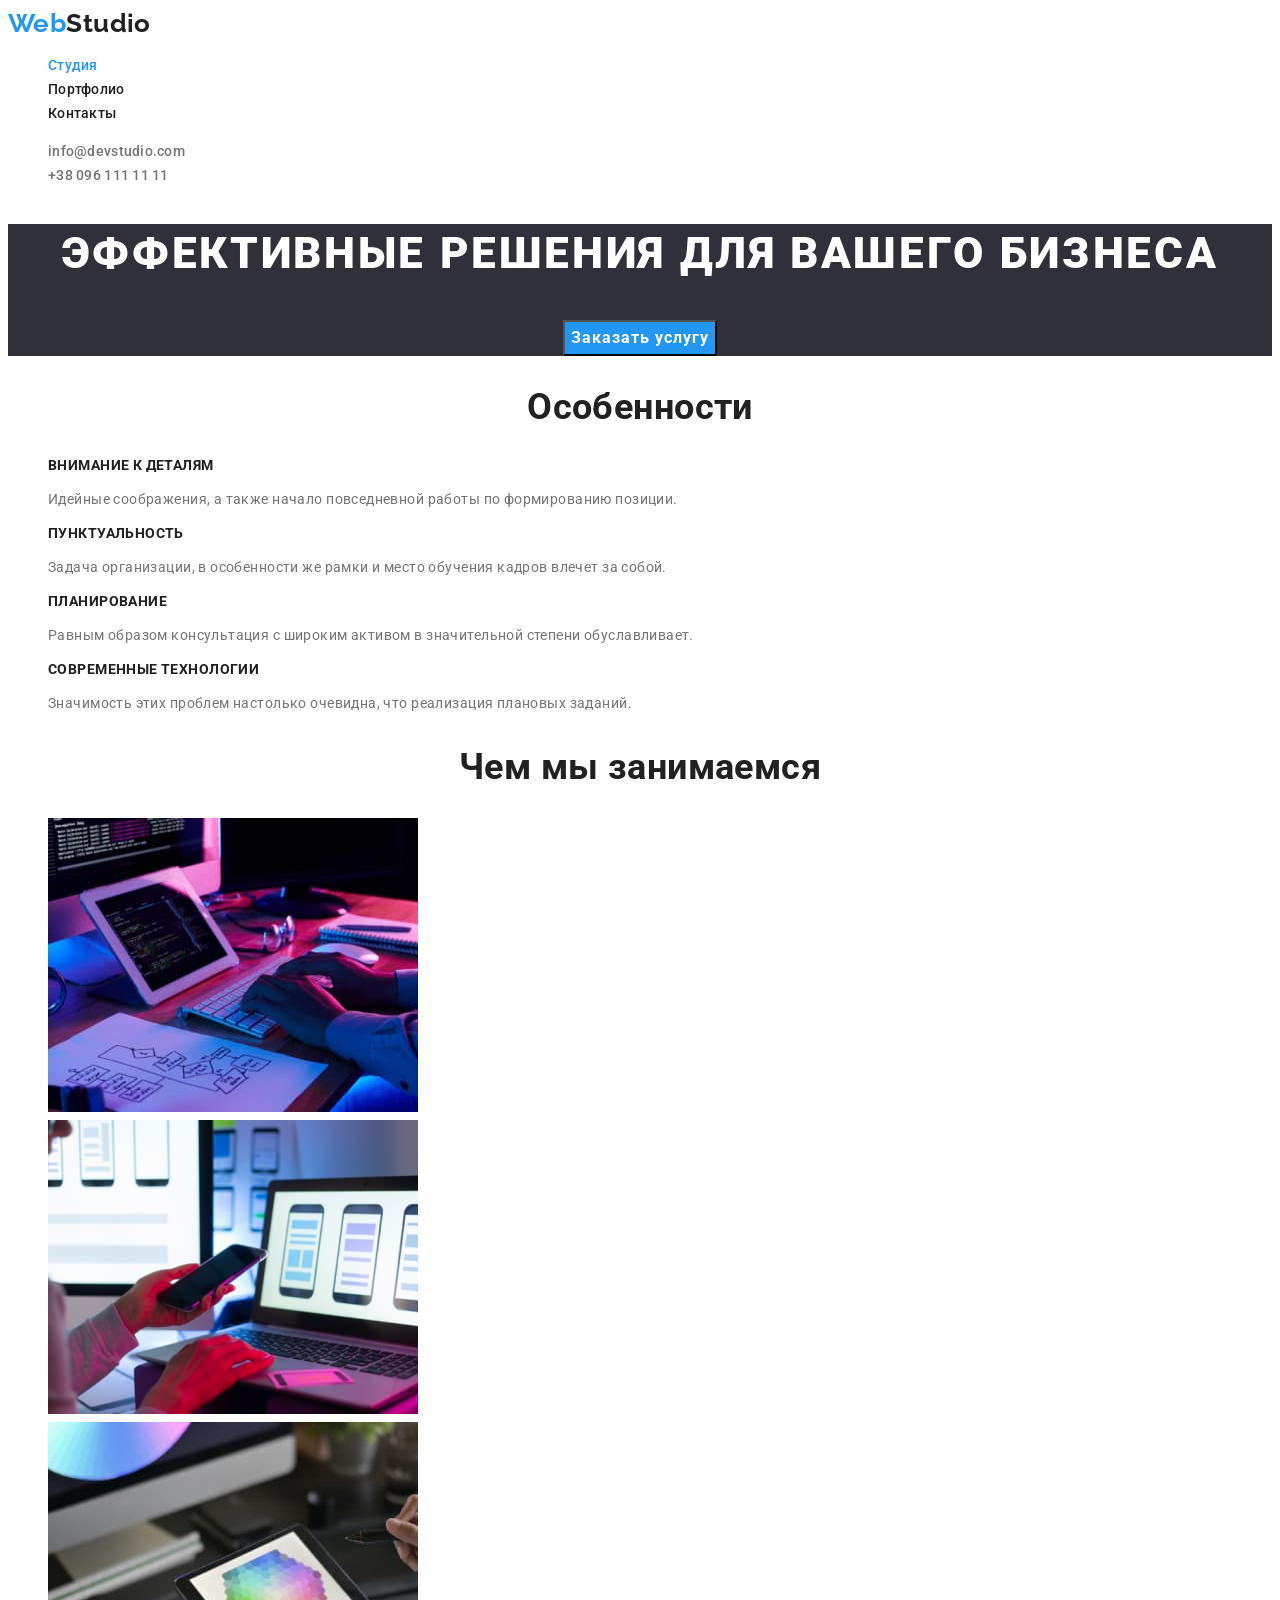
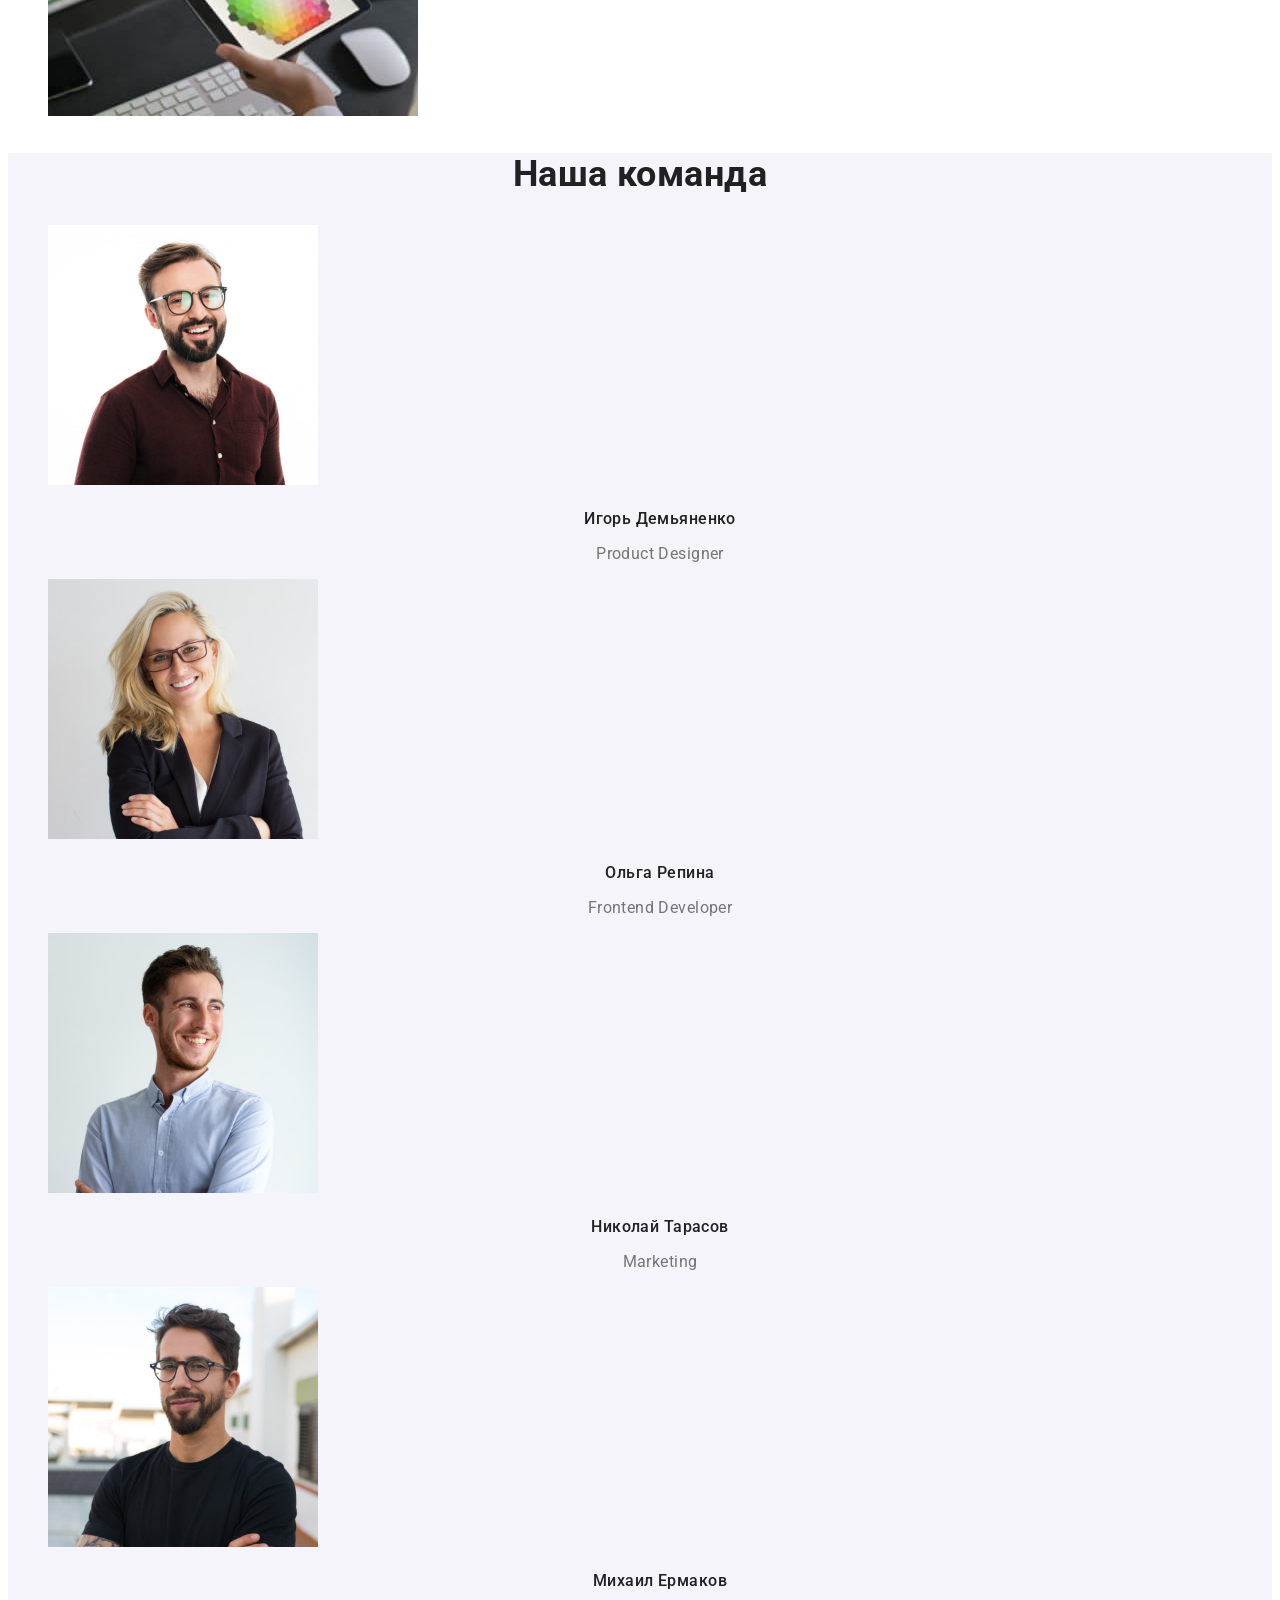
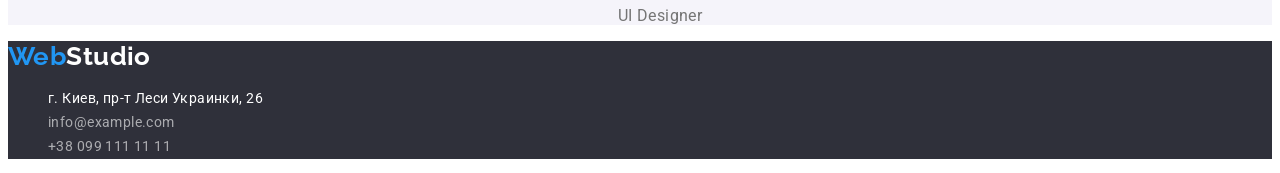
==== index.html @ 2ddfe3ec "Добавляет файлы из ДЗ2" ====
<!DOCTYPE html>
<html lang="ru">
  <head>
    <meta charset="UTF-8" />
    <meta http-equiv="X-UA-Compatible" content="IE=edge" />
    <meta name="viewport" content="width=device-width, initial-scale=1.0" />
    <title lang="en">WebStudio</title>
    <link rel="preconnect" href="https://fonts.googleapis.com" />
    <link rel="preconnect" href="https://fonts.gstatic.com" crossorigin />
    <link
      href="https://fonts.googleapis.com/css2?family=Raleway:wght@700&family=Roboto:wght@400;500;700;900&display=swap"
      rel="stylesheet"
    />
    <link rel="stylesheet" href="./css/styles.css" />
  </head>

  <body>
    <header>
      <nav class="nav">
        <a href="./index.html" lang="en" class="nav-logo link"
          ><span class="accent">Web</span>Studio</a
        >
        <ul class="list">
          <li><a href="./index.html" class="nav-link current link">Студия</a></li>
          <li><a href="./portfolio.html" class="nav-link link">Портфолио</a></li>
          <li><a href="" class="nav-link link">Контакты</a></li>
        </ul>
      </nav>
      <ul class="list">
        <li>
          <a href="mailto:info@devstudio.com" class="contact-link link">info@devstudio.com</a>
        </li>
        <li>
          <a href="tel:+380961111111" class="contact-link link">+38 096 111 11 11</a>
        </li>
      </ul>
    </header>

    <main>
      <!--Герой-->
      <section class="hero">
        <!--Здесь будет герой-->
        <h1 class="hero-title">Эффективные решения для вашего бизнеса</h1>
        <button type="button" class="hero-button">Заказать услугу</button>
      </section>

      <!--Особенности. Скрыть заголовок!!!-->
      <section>
        <h2 class="features-title" aria-label="Особенности">Особенности</h2>
        <ul class="list">
          <li>
            <h3 class="features-subtitle">Внимание к деталям</h3>
            <p class="features-text">
              Идейные соображения, а также начало повседневной работы по формированию позиции.
            </p>
          </li>
          <li>
            <h3 class="features-subtitle">Пунктуальность</h3>
            <p class="features-text">
              Задача организации, в особенности же рамки и место обучения кадров влечет за собой.
            </p>
          </li>
          <li>
            <h3 class="features-subtitle">Планирование</h3>
            <p class="features-text">
              Равным образом консультация с широким активом в значительной степени обуславливает.
            </p>
          </li>
          <li>
            <h3 class="features-subtitle">Современные технологии</h3>
            <p class="features-text">
              Значимость этих проблем настолько очевидна, что реализация плановых заданий.
            </p>
          </li>
        </ul>
      </section>

      <!--Чем мы занимаемся-->
      <section>
        <h2 class="profile-title">Чем мы занимаемся</h2>
        <ul class="list">
          <li>
            <a href="" class="link">
              <img
                src="./images/main-1.jpg"
                alt="человек программирует на компьютере десктопные приложения"
                width="370"
                height="294"
            /></a>
          </li>
          <li>
            <a href="" class="link">
              <img
                src="./images/main-2.jpg"
                alt="человек с мобильным телефоном в руках разрабатывает мобильное приложение на ноутбуке"
                width="370"
                height="294"
            /></a>
          </li>
          <li>
            <a href="" class="link">
              <img
                src="./images/main-3.jpg"
                alt="человек держит планшет в котором открыта палитра цветов для дизайна"
                width="370"
                height="294"
            /></a>
          </li>
        </ul>
      </section>

      <!--Наша команда-->
      <section class="team">
        <h2 class="team-title">Наша команда</h2>
        <ul class="list">
          <li class="team-item">
            <img src="./images/team-1.jpg" alt="портрет мужчины" width="270" height="260" />
            <h3 class="team-subtitle">Игорь Демьяненко</h3>
            <p class="team-text" lang="en">Product Designer</p>
          </li>
          <li>
            <img src="./images/team-2.jpg" alt="портрет женщины" width="270" height="260" />
            <h3 class="team-subtitle">Ольга Репина</h3>
            <p class="team-text" lang="en">Frontend Developer</p>
          </li>
          <li>
            <img src="./images/team-3.jpg" alt="портрет мужчины" width="270" height="260" />
            <h3 class="team-subtitle">Николай Тарасов</h3>
            <p class="team-text" lang="en">Marketing</p>
          </li>
          <li>
            <img src="./images/team-4.jpg" alt="портрет мужчины" width="270" height="260" />
            <h3 class="team-subtitle">Михаил Ермаков</h3>
            <p class="team-text" lang="en">UI Designer</p>
          </li>
        </ul>
      </section>
    </main>

    <footer class="footer">
      <a class="footer-logo link" href="./index.html" lang="en">
        <span class="accent">Web</span>Studio</a
      >
      <address class="link">
        <ul class="list">
          <li>
            <a
              class="footer-link link"
              href="https://goo.gl/maps/JsHpxsJ47qESHzWFA"
              target="_blank"
              rel="noopener noreferrer"
            >
              г. Киев, пр-т Леси Украинки, 26</a
            >
          </li>
          <li>
            <a class="footer-link alfa link" href="mailto:info@example.com">info@example.com</a>
          </li>
          <li>
            <a class="footer-link alfa link" href="tel:+380991111111">+38 099 111 11 11</a>
          </li>
        </ul>
      </address>
    </footer>
  </body>
</html>
---- css/styles.css ----
:root {
  /* Палитра цветов текста и фона */
  --primary-text-color: #757575;
  --title-text-color: #212121;
  --primary-white-color: #ffffff;
  --secondary-white-color: rgba(255, 255, 255, 0.6);
  --accent-color: #2196f3;
  --section-bg-color: #f5f4fa;
  --footer-bg-color: #2f303a;
}

/* Базовые установки стилей в body */

body {
  background-color: var(--primary-white-color);
  color: var(--primary-text-color);
  font-family: 'Roboto', sans-serif;
  font-weight: 400;
  font-size: 14px;
  line-height: 1.71;
  letter-spacing: 0.03em;
}

.list {
  list-style: none;
}

.link {
  text-decoration: none;
  font-style: normal;
}

/* Logo */
.nav-logo {
  color: var(--title-text-color);
  font-family: Raleway, sans-serif;
  font-weight: 700;
  font-size: 26px;
  line-height: 1.19;
}

/* Акцент, текущая страница */

.accent {
  color: var(--accent-color);
}

.nav-link.current {
  color: var(--accent-color);
}

/* Header */

.nav-link {
  color: var(--title-text-color);
  font-weight: 500;
  line-height: 1.14;
  letter-spacing: 0.02em;
}

.contact-link {
  color: var(--primary-text-color);
  font-weight: 500;
  line-height: 1.14;
  letter-spacing: 0.02em;
}

.nav-link:hover,
.nav-link:focus,
.contact-link:hover,
.contact-link:focus {
  color: var(--accent-color);
}

/* Секция Hero
  Временный цвет фона для удобства просмотра 
  белого заголовка: */

.hero {
  background-color: var(--footer-bg-color);
  text-align: center;
}

.hero-title {
  color: var(--primary-white-color);
  font-weight: 900;
  font-size: 44px;
  line-height: 1.36;
  letter-spacing: 0.06em;
  text-transform: uppercase;
}

.hero-button {
  color: var(--primary-white-color);
  background-color: var(--accent-color);
  font-family: inherit;
  font-weight: 700;
  font-size: 16px;
  line-height: 1.87;
  letter-spacing: 0.06em;
  cursor: pointer;
}

.hero-button:hover,
.hero-button:focus {
  background-color: #2981c7;
}

/* Заголовки секций main
  Заголовок особенностей и портфолио скрыть! */
.features-title,
.profile-title,
.team-title,
.portfolio-title {
  color: var(--title-text-color);
  font-weight: 700;
  font-size: 36px;
  line-height: 1.17;
  text-align: center;
}

/* Секция Особенности */
.features-subtitle {
  color: var(--title-text-color);
  font-weight: 700;
  font-size: 14px;
  line-height: 1.14;
  text-transform: uppercase;
}

/* Секция Команда */

.team {
  background-color: var(--section-bg-color);
}

.team-subtitle {
  color: var(--title-text-color);
  font-weight: 500;
  font-size: 16px;
  line-height: 1.19;
  text-align: center;
}

.team-text {
  font-size: 16px;
  line-height: 1.19;
  text-align: center;
}

/* Футер */

.footer {
  background-color: var(--footer-bg-color);
}

.footer-logo {
  color: var(--primary-white-color);
  font-family: Raleway, sans-serif;
  font-weight: 700;
  font-size: 26px;
  line-height: 1.19;
}

.footer-link {
  color: var(--primary-white-color);
}

.footer-link:hover,
.footer-link:focus {
  color: var(--secondary-white-color);
}

.footer-link.alfa {
  color: var(--secondary-white-color);
}

.footer-link.alfa:hover,
.footer-link.alfa:focus {
  color: var(--primary-white-color);
}

/* Портфолио. Скрыть заголовок!!! */

.filter-button {
  color: var(--title-text-color);
  font-family: inherit;
  font-weight: 500;
  font-size: 16px;
  line-height: 1.62;
  text-align: center;
  cursor: pointer;
}

.filter-button:hover,
.filter-button:focus {
  color: var(--primary-white-color);
  background-color: var(--accent-color);
}

.filter-button.filter-active {
  color: var(--primary-white-color);
  background-color: var(--accent-color);
}

.portfolio-subtitle {
  color: var(--title-text-color);
  font-weight: 700;
  font-size: 18px;
  line-height: 2;
  letter-spacing: 0.06em;
}

.filter-name {
  color: var(--primary-text-color);
  font-size: 16px;
  line-height: 1.87;
}
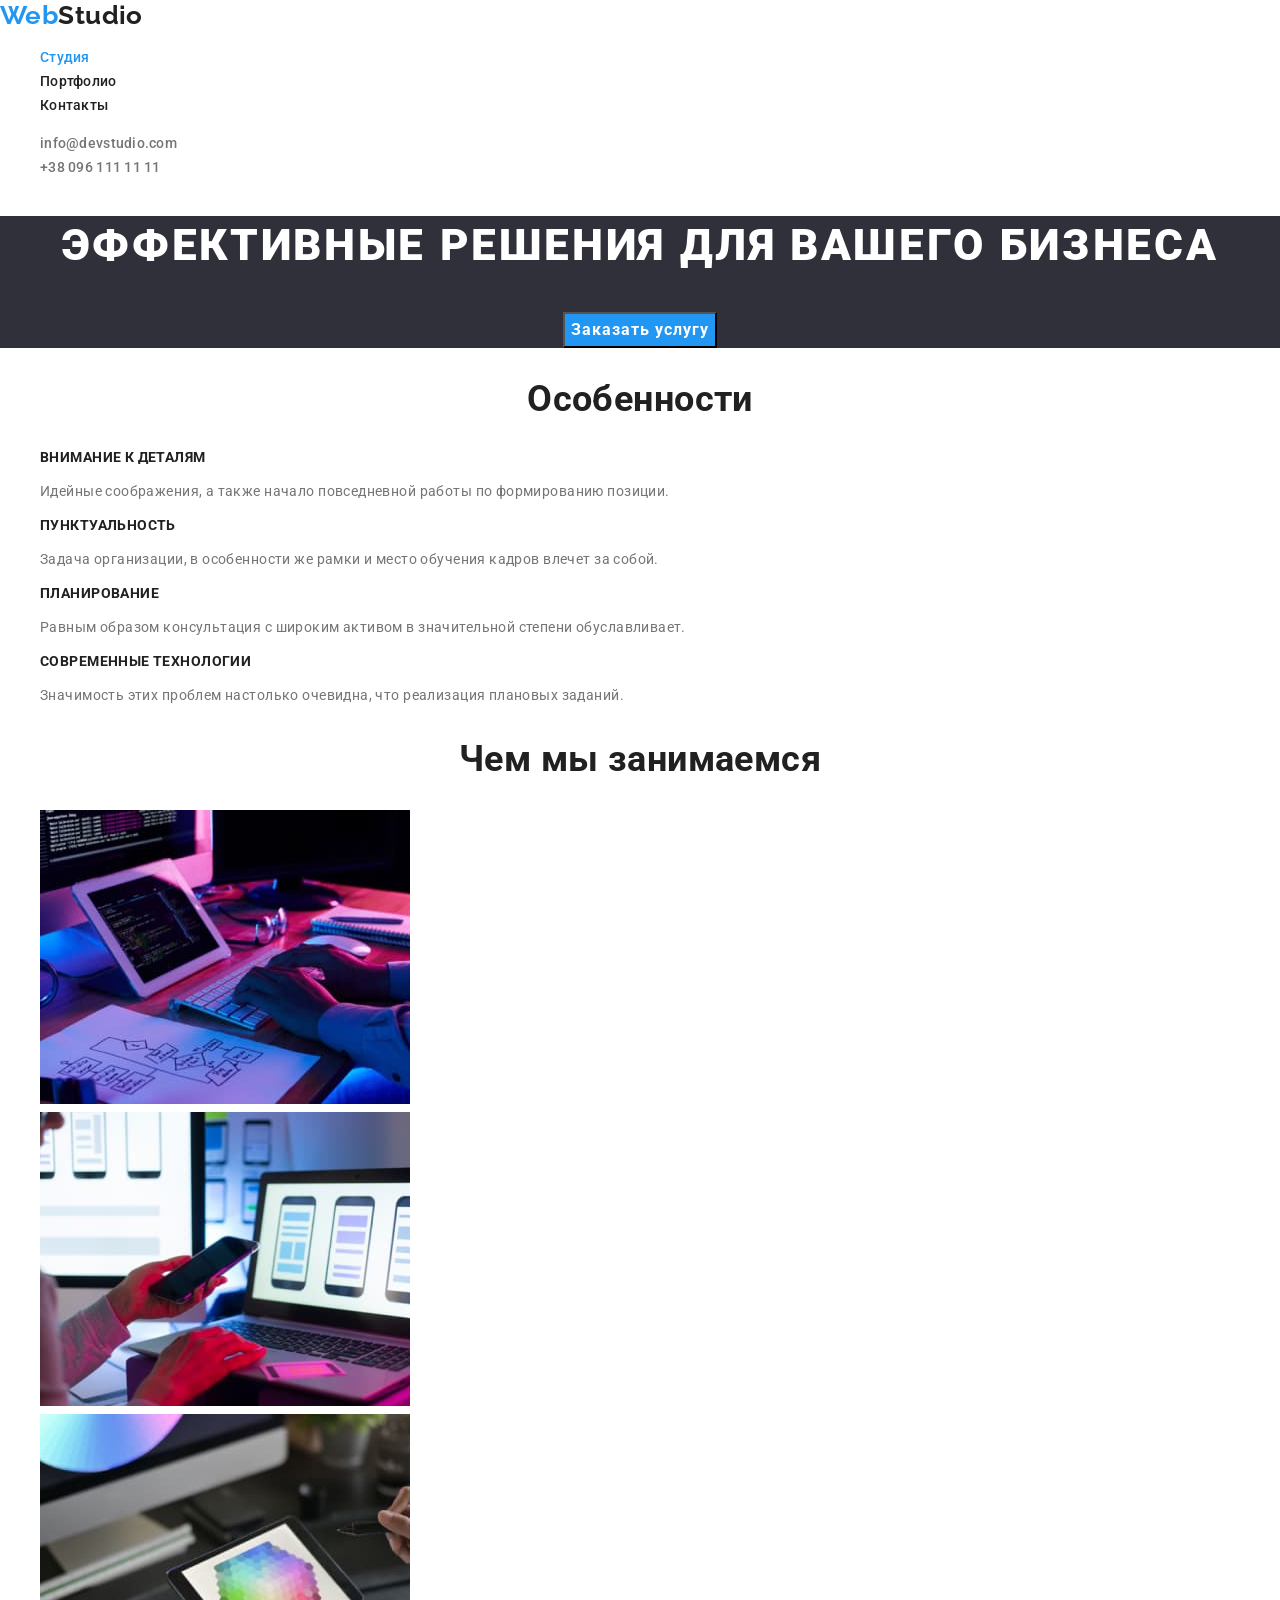
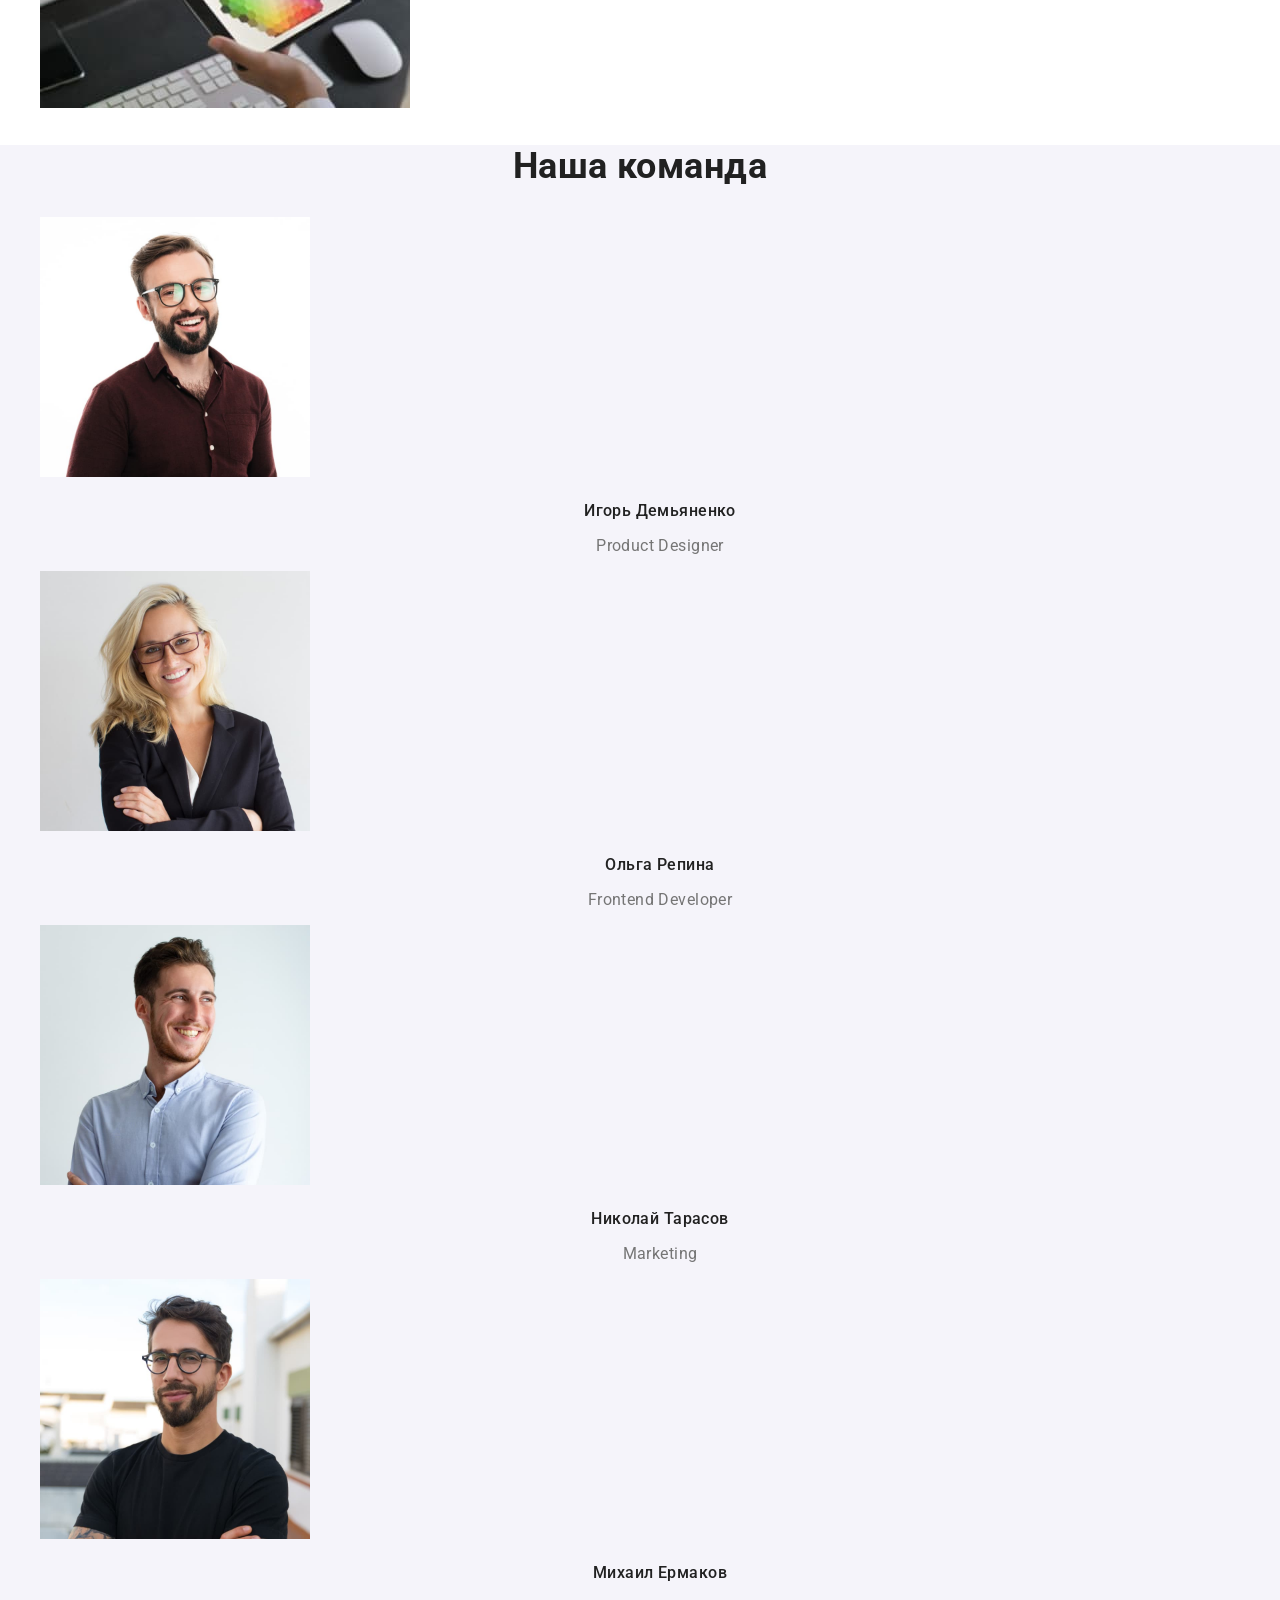
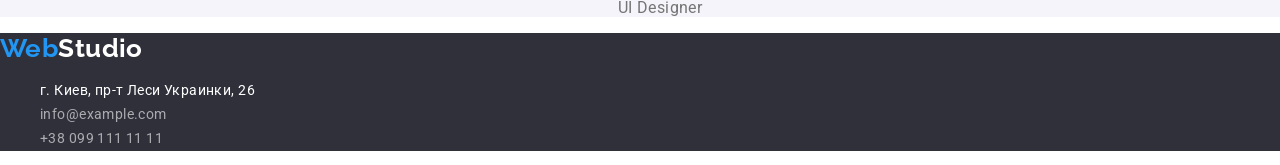
==== commit 7b95b429: "Подключает modern-normalize" ====
--- a/index.html
+++ b/index.html
@@ -5,12 +5,19 @@
     <meta http-equiv="X-UA-Compatible" content="IE=edge" />
     <meta name="viewport" content="width=device-width, initial-scale=1.0" />
     <title lang="en">WebStudio</title>
+    <!-- Google Fonts -->
     <link rel="preconnect" href="https://fonts.googleapis.com" />
     <link rel="preconnect" href="https://fonts.gstatic.com" crossorigin />
     <link
       href="https://fonts.googleapis.com/css2?family=Raleway:wght@700&family=Roboto:wght@400;500;700;900&display=swap"
       rel="stylesheet"
     />
+    <!-- modern-normalize -->
+    <link
+      rel="stylesheet"
+      href="https://cdnjs.cloudflare.com/ajax/libs/modern-normalize/1.0.0/modern-normalize.min.css"
+    />
+    <!-- Мои стили -->
     <link rel="stylesheet" href="./css/styles.css" />
   </head>
 
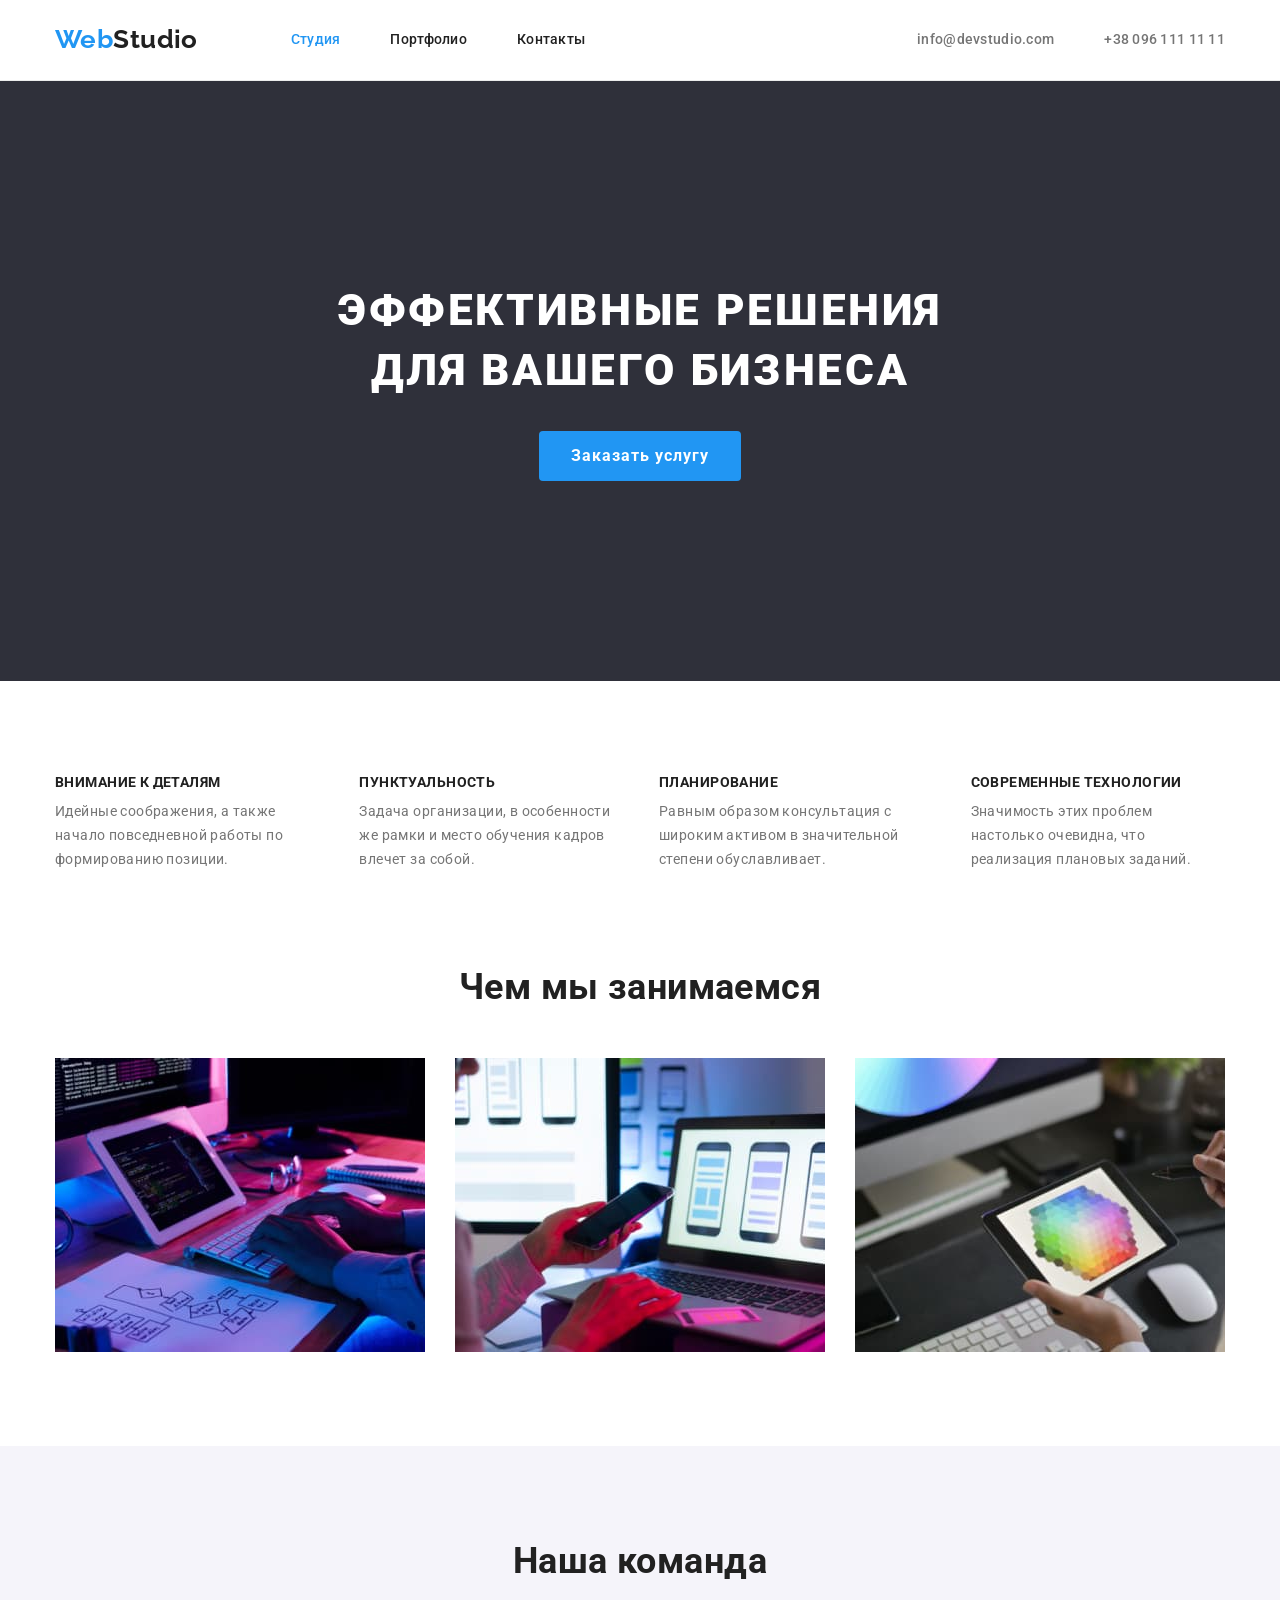
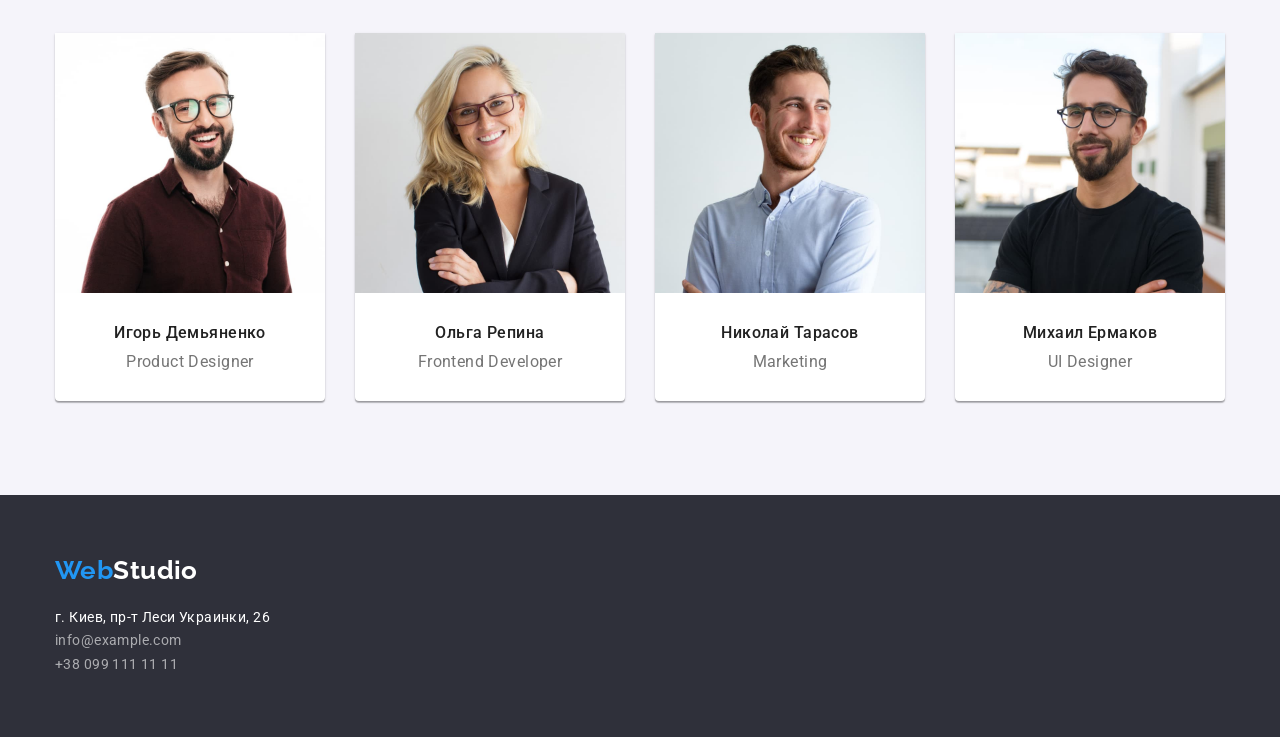
==== commit 6951634a: "Добавляет позиционирование Reset, флексы, позиционирование" ====
--- a/index.html
+++ b/index.html
@@ -22,152 +22,186 @@
   </head>
 
   <body>
-    <header>
-      <nav class="nav">
-        <a href="./index.html" lang="en" class="nav-logo link"
-          ><span class="accent">Web</span>Studio</a
-        >
-        <ul class="list">
-          <li><a href="./index.html" class="nav-link current link">Студия</a></li>
-          <li><a href="./portfolio.html" class="nav-link link">Портфолио</a></li>
-          <li><a href="" class="nav-link link">Контакты</a></li>
+    <header class="header">
+      <div class="container">
+        <nav class="nav page-nav">
+          <a href="./index.html" lang="en" class="nav-logo link"
+            ><span class="accent">Web</span>Studio</a
+          >
+          <ul class="list nav-list">
+            <li class="nav-item">
+              <a href="./index.html" class="nav-link current link">Студия</a>
+            </li>
+            <li class="nav-item"><a href="./portfolio.html" class="nav-link link">Портфолио</a></li>
+            <li class="nav-item"><a href="" class="nav-link link">Контакты</a></li>
+          </ul>
+        </nav>
+        <ul class="list contact-list">
+          <li class="contact-item">
+            <a href="mailto:info@devstudio.com" class="contact-link link">info@devstudio.com</a>
+          </li>
+          <li class="contact-item">
+            <a href="tel:+380961111111" class="contact-link link">+38 096 111 11 11</a>
+          </li>
         </ul>
-      </nav>
-      <ul class="list">
-        <li>
-          <a href="mailto:info@devstudio.com" class="contact-link link">info@devstudio.com</a>
-        </li>
-        <li>
-          <a href="tel:+380961111111" class="contact-link link">+38 096 111 11 11</a>
-        </li>
-      </ul>
+      </div>
     </header>
 
     <main>
       <!--Герой-->
-      <section class="hero">
+      <section class="section hero">
         <!--Здесь будет герой-->
-        <h1 class="hero-title">Эффективные решения для вашего бизнеса</h1>
-        <button type="button" class="hero-button">Заказать услугу</button>
-      </section>
-
-      <!--Особенности. Скрыть заголовок!!!-->
-      <section>
-        <h2 class="features-title" aria-label="Особенности">Особенности</h2>
-        <ul class="list">
-          <li>
-            <h3 class="features-subtitle">Внимание к деталям</h3>
-            <p class="features-text">
-              Идейные соображения, а также начало повседневной работы по формированию позиции.
-            </p>
-          </li>
-          <li>
-            <h3 class="features-subtitle">Пунктуальность</h3>
-            <p class="features-text">
-              Задача организации, в особенности же рамки и место обучения кадров влечет за собой.
-            </p>
-          </li>
-          <li>
-            <h3 class="features-subtitle">Планирование</h3>
-            <p class="features-text">
-              Равным образом консультация с широким активом в значительной степени обуславливает.
-            </p>
-          </li>
-          <li>
-            <h3 class="features-subtitle">Современные технологии</h3>
-            <p class="features-text">
-              Значимость этих проблем настолько очевидна, что реализация плановых заданий.
-            </p>
-          </li>
-        </ul>
+        <div class="container">
+          <h1 class="hero-title">Эффективные решения для вашего бизнеса</h1>
+          <button type="button" class="hero-button">Заказать услугу</button>
+        </div>
+      </section>
+
+      <!--Особенности-->
+      <section class="section">
+        <div class="container">
+          <h2 class="features-title visually-hidden" aria-label="Особенности">Особенности</h2>
+          <ul class="list features-list">
+            <li class="features-item">
+              <h3 class="features-subtitle">Внимание к деталям</h3>
+              <p class="features-text">
+                Идейные соображения, а также начало повседневной работы по формированию позиции.
+              </p>
+            </li>
+            <li class="features-item">
+              <h3 class="features-subtitle">Пунктуальность</h3>
+              <p class="features-text">
+                Задача организации, в особенности же рамки и место обучения кадров влечет за собой.
+              </p>
+            </li>
+            <li class="features-item">
+              <h3 class="features-subtitle">Планирование</h3>
+              <p class="features-text">
+                Равным образом консультация с широким активом в значительной степени обуславливает.
+              </p>
+            </li>
+            <li class="features-item">
+              <h3 class="features-subtitle">Современные технологии</h3>
+              <p class="features-text">
+                Значимость этих проблем настолько очевидна, что реализация плановых заданий.
+              </p>
+            </li>
+          </ul>
+        </div>
       </section>
 
       <!--Чем мы занимаемся-->
-      <section>
-        <h2 class="profile-title">Чем мы занимаемся</h2>
-        <ul class="list">
-          <li>
-            <a href="" class="link">
-              <img
-                src="./images/main-1.jpg"
-                alt="человек программирует на компьютере десктопные приложения"
-                width="370"
-                height="294"
-            /></a>
-          </li>
-          <li>
-            <a href="" class="link">
-              <img
-                src="./images/main-2.jpg"
-                alt="человек с мобильным телефоном в руках разрабатывает мобильное приложение на ноутбуке"
-                width="370"
-                height="294"
-            /></a>
-          </li>
-          <li>
-            <a href="" class="link">
-              <img
-                src="./images/main-3.jpg"
-                alt="человек держит планшет в котором открыта палитра цветов для дизайна"
-                width="370"
-                height="294"
-            /></a>
-          </li>
-        </ul>
+      <section class="section profile">
+        <div class="container">
+          <h2 class="profile-title">Чем мы занимаемся</h2>
+          <ul class="list profile-list">
+            <li class="profile-item">
+              <a href="" class="link">
+                <img
+                  src="./images/main-1.jpg"
+                  alt="человек программирует на компьютере десктопные приложения"
+                  width="370"
+                  height="294"
+              /></a>
+            </li>
+            <li class="profile-item">
+              <a href="" class="link">
+                <img
+                  src="./images/main-2.jpg"
+                  alt="человек с мобильным телефоном в руках разрабатывает мобильное приложение на ноутбуке"
+                  width="370"
+                  height="294"
+              /></a>
+            </li>
+            <li class="profile-item">
+              <a href="" class="link">
+                <img
+                  src="./images/main-3.jpg"
+                  alt="человек держит планшет в котором открыта палитра цветов для дизайна"
+                  width="370"
+                  height="294"
+              /></a>
+            </li>
+          </ul>
+        </div>
       </section>
 
       <!--Наша команда-->
-      <section class="team">
-        <h2 class="team-title">Наша команда</h2>
-        <ul class="list">
-          <li class="team-item">
-            <img src="./images/team-1.jpg" alt="портрет мужчины" width="270" height="260" />
-            <h3 class="team-subtitle">Игорь Демьяненко</h3>
-            <p class="team-text" lang="en">Product Designer</p>
-          </li>
-          <li>
-            <img src="./images/team-2.jpg" alt="портрет женщины" width="270" height="260" />
-            <h3 class="team-subtitle">Ольга Репина</h3>
-            <p class="team-text" lang="en">Frontend Developer</p>
-          </li>
-          <li>
-            <img src="./images/team-3.jpg" alt="портрет мужчины" width="270" height="260" />
-            <h3 class="team-subtitle">Николай Тарасов</h3>
-            <p class="team-text" lang="en">Marketing</p>
-          </li>
-          <li>
-            <img src="./images/team-4.jpg" alt="портрет мужчины" width="270" height="260" />
-            <h3 class="team-subtitle">Михаил Ермаков</h3>
-            <p class="team-text" lang="en">UI Designer</p>
-          </li>
-        </ul>
+      <section class="section team">
+        <div class="container">
+          <h2 class="team-title">Наша команда</h2>
+
+          <ul class="list team-list">
+            <li class="team-item">
+              <div class="team-thumb">
+                <img src="./images/team-1.jpg" alt="портрет мужчины" width="270" class="team-img" />
+              </div>
+              <div class="team-card">
+                <h3 class="team-subtitle">Игорь Демьяненко</h3>
+                <p class="team-text" lang="en">Product Designer</p>
+              </div>
+            </li>
+
+            <li class="team-item">
+              <div class="team-thumb">
+                <img src="./images/team-2.jpg" alt="портрет женщины" width="270" class="team-img" />
+              </div>
+              <div class="team-card">
+                <h3 class="team-subtitle">Ольга Репина</h3>
+                <p class="team-text" lang="en">Frontend Developer</p>
+              </div>
+            </li>
+
+            <li class="team-item">
+              <div class="team-thumb">
+                <img src="./images/team-3.jpg" alt="портрет мужчины" width="270" class="team-img" />
+              </div>
+              <div class="team-card">
+                <h3 class="team-subtitle">Николай Тарасов</h3>
+                <p class="team-text" lang="en">Marketing</p>
+              </div>
+            </li>
+
+            <li class="team-item">
+              <div class="team-thumb">
+                <img src="./images/team-4.jpg" alt="портрет мужчины" width="270" class="team-img" />
+              </div>
+              <div class="team-card">
+                <h3 class="team-subtitle">Михаил Ермаков</h3>
+                <p class="team-text" lang="en">UI Designer</p>
+              </div>
+            </li>
+          </ul>
+        </div>
       </section>
     </main>
 
     <footer class="footer">
-      <a class="footer-logo link" href="./index.html" lang="en">
-        <span class="accent">Web</span>Studio</a
-      >
-      <address class="link">
-        <ul class="list">
-          <li>
-            <a
-              class="footer-link link"
-              href="https://goo.gl/maps/JsHpxsJ47qESHzWFA"
-              target="_blank"
-              rel="noopener noreferrer"
-            >
-              г. Киев, пр-т Леси Украинки, 26</a
-            >
-          </li>
-          <li>
-            <a class="footer-link alfa link" href="mailto:info@example.com">info@example.com</a>
-          </li>
-          <li>
-            <a class="footer-link alfa link" href="tel:+380991111111">+38 099 111 11 11</a>
-          </li>
-        </ul>
-      </address>
+      <div class="container">
+        <a class="footer-logo link" href="./index.html" lang="en">
+          <span class="accent">Web</span>Studio</a
+        >
+        <address class="link">
+          <ul class="list footer-list">
+            <li>
+              <a
+                class="footer-link link"
+                href="https://goo.gl/maps/JsHpxsJ47qESHzWFA"
+                target="_blank"
+                rel="noopener noreferrer"
+              >
+                г. Киев, пр-т Леси Украинки, 26</a
+              >
+            </li>
+            <li>
+              <a class="footer-link alfa link" href="mailto:info@example.com">info@example.com</a>
+            </li>
+            <li>
+              <a class="footer-link alfa link" href="tel:+380991111111">+38 099 111 11 11</a>
+            </li>
+          </ul>
+        </address>
+      </div>
     </footer>
   </body>
 </html>
--- a/css/styles.css
+++ b/css/styles.css
@@ -7,9 +7,50 @@
   --accent-color: #2196f3;
   --section-bg-color: #f5f4fa;
   --footer-bg-color: #2f303a;
-}
-
-/* Базовые установки стилей в body */
+  --header-border-color: #ececec;
+  --hero-button-hover-color: #188ce8;
+  --card-list-gap: 15px;
+  --card-border: 1px solid #eeeeee;
+}
+
+/* ---------------- Style Reset ---------------- */
+
+p,
+h1,
+h2,
+h3,
+h4,
+h5,
+h6 {
+  margin: 0;
+}
+
+ul,
+ol {
+  margin: 0;
+  padding: 0;
+}
+
+button {
+  cursor: pointer;
+}
+
+img {
+  display: block;
+  max-width: 100%;
+  height: auto;
+}
+
+.list {
+  list-style: none;
+}
+
+.link {
+  text-decoration: none;
+  font-style: normal;
+}
+
+/* ------------------ Утилиты ------------------ */
 
 body {
   background-color: var(--primary-white-color);
@@ -21,17 +62,74 @@
   letter-spacing: 0.03em;
 }
 
-.list {
-  list-style: none;
-}
-
-.link {
-  text-decoration: none;
-  font-style: normal;
-}
-
-/* Logo */
+.visually-hidden {
+  position: absolute;
+  white-space: nowrap;
+  width: 1px;
+  height: 1px;
+  overflow: hidden;
+  border: 0;
+  padding: 0;
+  clip: rect(0 0 0 0);
+  clip-path: inset(50%);
+  margin: -1px;
+}
+
+/* Лучше задавать мин или макс ширину контейнеру? */
+
+.container {
+  width: 1200px;
+  padding-left: 15px;
+  padding-right: 15px;
+  margin-left: auto;
+  margin-right: auto;
+  /* outline: 1px solid tomato; */
+}
+
+.section {
+  padding: 94px 0;
+}
+
+/* --------- Акцент, текущая страница --------- */
+
+.accent {
+  color: var(--accent-color);
+}
+
+.nav-link.current {
+  color: var(--accent-color);
+}
+
+/* ------------------ Header ------------------ */
+
+.header {
+  border-bottom: 1px solid var(--header-border-color);
+}
+
+.header > .container,
+.page-nav {
+  display: flex;
+  align-items: center;
+}
+
+.nav-list {
+  display: flex;
+}
+
+.contact-list {
+  display: flex;
+  margin-left: auto;
+}
+
+.nav-item:not(:last-child),
+.contact-item:not(:last-child) {
+  margin-right: 50px;
+}
+
 .nav-logo {
+  padding-top: 24px;
+  padding-bottom: 25px;
+  margin-right: 93px;
   color: var(--title-text-color);
   font-family: Raleway, sans-serif;
   font-weight: 700;
@@ -39,19 +137,10 @@
   line-height: 1.19;
 }
 
-/* Акцент, текущая страница */
-
-.accent {
-  color: var(--accent-color);
-}
-
-.nav-link.current {
-  color: var(--accent-color);
-}
-
-/* Header */
-
 .nav-link {
+  display: block;
+  padding-top: 32px;
+  padding-bottom: 32px;
   color: var(--title-text-color);
   font-weight: 500;
   line-height: 1.14;
@@ -59,6 +148,8 @@
 }
 
 .contact-link {
+  padding-top: 32px;
+  padding-bottom: 32px;
   color: var(--primary-text-color);
   font-weight: 500;
   line-height: 1.14;
@@ -72,16 +163,21 @@
   color: var(--accent-color);
 }
 
-/* Секция Hero
-  Временный цвет фона для удобства просмотра 
-  белого заголовка: */
-
-.hero {
+/* ------------------ Секция Hero ------------------ */
+/* Временный цвет фона для удобства просмотра 
+   белого заголовка: */
+
+.section.hero {
   background-color: var(--footer-bg-color);
   text-align: center;
+  padding: 200px 0;
 }
 
 .hero-title {
+  width: 630px;
+  margin-left: auto;
+  margin-right: auto;
+  margin-bottom: 30px;
   color: var(--primary-white-color);
   font-weight: 900;
   font-size: 44px;
@@ -91,6 +187,7 @@
 }
 
 .hero-button {
+  padding: 10px 32px;
   color: var(--primary-white-color);
   background-color: var(--accent-color);
   font-family: inherit;
@@ -98,16 +195,17 @@
   font-size: 16px;
   line-height: 1.87;
   letter-spacing: 0.06em;
-  cursor: pointer;
+  border: none;
+  border-radius: 4px;
 }
 
 .hero-button:hover,
 .hero-button:focus {
-  background-color: #2981c7;
-}
-
-/* Заголовки секций main
-  Заголовок особенностей и портфолио скрыть! */
+  background-color: var(--hero-button-hover-color);
+  box-shadow: 0px 4px 4px 0px rgba(0, 0, 0, 0, 15);
+}
+
+/* --------------- Заголовки main ---------------- */
 .features-title,
 .profile-title,
 .team-title,
@@ -119,8 +217,37 @@
   text-align: center;
 }
 
-/* Секция Особенности */
+/* ---------------- Секция Features ---------------- */
+
+/* ----------- Первый вариант ------- */
+
+.features-list {
+  display: flex;
+  margin: -15px;
+}
+
+.features-item {
+  margin: 15px;
+}
+
+/* ----------- Второй вариант ------- */
+
+/* .features-list {
+  display: flex;
+} */
+
+/* если больше 4х эл-тов в списке: */
+/* .features-item:not(:nth-child(4n)) {
+  margin-right: 30px;
+} */
+
+/* если только 4 эл-та в списке: */
+/* .features-item:not(:last-child) {
+  margin-right: 30px;
+} */
+
 .features-subtitle {
+  margin-bottom: 10px;
   color: var(--title-text-color);
   font-weight: 700;
   font-size: 14px;
@@ -128,13 +255,54 @@
   text-transform: uppercase;
 }
 
-/* Секция Команда */
+/* ------------------ Секция Profile ------------------ */
+
+.profile {
+  padding-top: 0;
+}
+
+.profile-title {
+  margin-bottom: 50px;
+}
+
+.profile-list {
+  display: flex;
+}
+
+.profile-item:not(:last-child) {
+  margin-right: 30px;
+}
+
+/* ------------------ Секция Team ------------------ */
 
 .team {
   background-color: var(--section-bg-color);
 }
 
+.team-title {
+  margin-bottom: 50px;
+}
+
+.team-list {
+  display: flex;
+  margin: -15px;
+}
+
+.team-card {
+  padding: 30px 0;
+}
+
+.team-item {
+  margin: var(--card-list-gap);
+  flex-basis: calc(100% / 4 - 2 * var(--card-list-gap));
+  background-color: var(--primary-white-color);
+  box-shadow: 0px 1px 3px rgba(0, 0, 0, 0.12), 0px 1px 1px rgba(0, 0, 0, 0.14),
+    0px 2px 1px rgba(0, 0, 0, 0.2);
+  border-radius: 0px 0px 4px 4px;
+}
+
 .team-subtitle {
+  margin-bottom: 10px;
   color: var(--title-text-color);
   font-weight: 500;
   font-size: 16px;
@@ -148,13 +316,16 @@
   text-align: center;
 }
 
-/* Футер */
+/* ------------------ Footer ------------------ */
 
 .footer {
+  padding: 60px 0;
   background-color: var(--footer-bg-color);
 }
 
 .footer-logo {
+  display: inline-block;
+  padding-bottom: 20px;
   color: var(--primary-white-color);
   font-family: Raleway, sans-serif;
   font-weight: 700;
@@ -180,27 +351,60 @@
   color: var(--primary-white-color);
 }
 
-/* Портфолио. Скрыть заголовок!!! */
+/* ------------------ Страница Portfolio ------------------ */
+
+/* ------------------ Фильтра ------------------ */
+
+.filter-list {
+  display: flex;
+  margin-bottom: 50px;
+  /* Почему не получается установить автоматические margin-left u margin-right? */
+  margin-left: auto;
+  margin-right: auto;
+  justify-content: center;
+}
+
+.filter-item:not(:last-child) {
+  margin-right: 8px;
+}
 
 .filter-button {
+  padding: 6px 22px;
+  background-color: var(--section-bg-color);
   color: var(--title-text-color);
   font-family: inherit;
   font-weight: 500;
   font-size: 16px;
   line-height: 1.62;
   text-align: center;
-  cursor: pointer;
+  border: none;
+  border-radius: 4px;
 }
 
 .filter-button:hover,
 .filter-button:focus {
+  box-shadow: 0px 4px 4px rgba(0, 0, 0, 0.25);
   color: var(--primary-white-color);
   background-color: var(--accent-color);
 }
 
 .filter-button.filter-active {
+  box-shadow: 0px 4px 4px rgba(0, 0, 0, 0.25);
   color: var(--primary-white-color);
   background-color: var(--accent-color);
+}
+
+/* ------------------ Портфолио ------------------ */
+
+.portfolio-list {
+  display: flex;
+  flex-wrap: wrap;
+  margin: calc (-1 * var(--card-list-gap));
+}
+
+.portfolio-item {
+  margin: var(--card-list-gap);
+  flex-basis: calc(100% / 3 - 2 * var(--card-list-gap));
 }
 
 .portfolio-subtitle {
@@ -209,6 +413,12 @@
   font-size: 18px;
   line-height: 2;
   letter-spacing: 0.06em;
+}
+
+.portfolio-card {
+  padding: 20px 24px;
+  border: var(--card-border);
+  border-top: 0;
 }
 
 .filter-name {
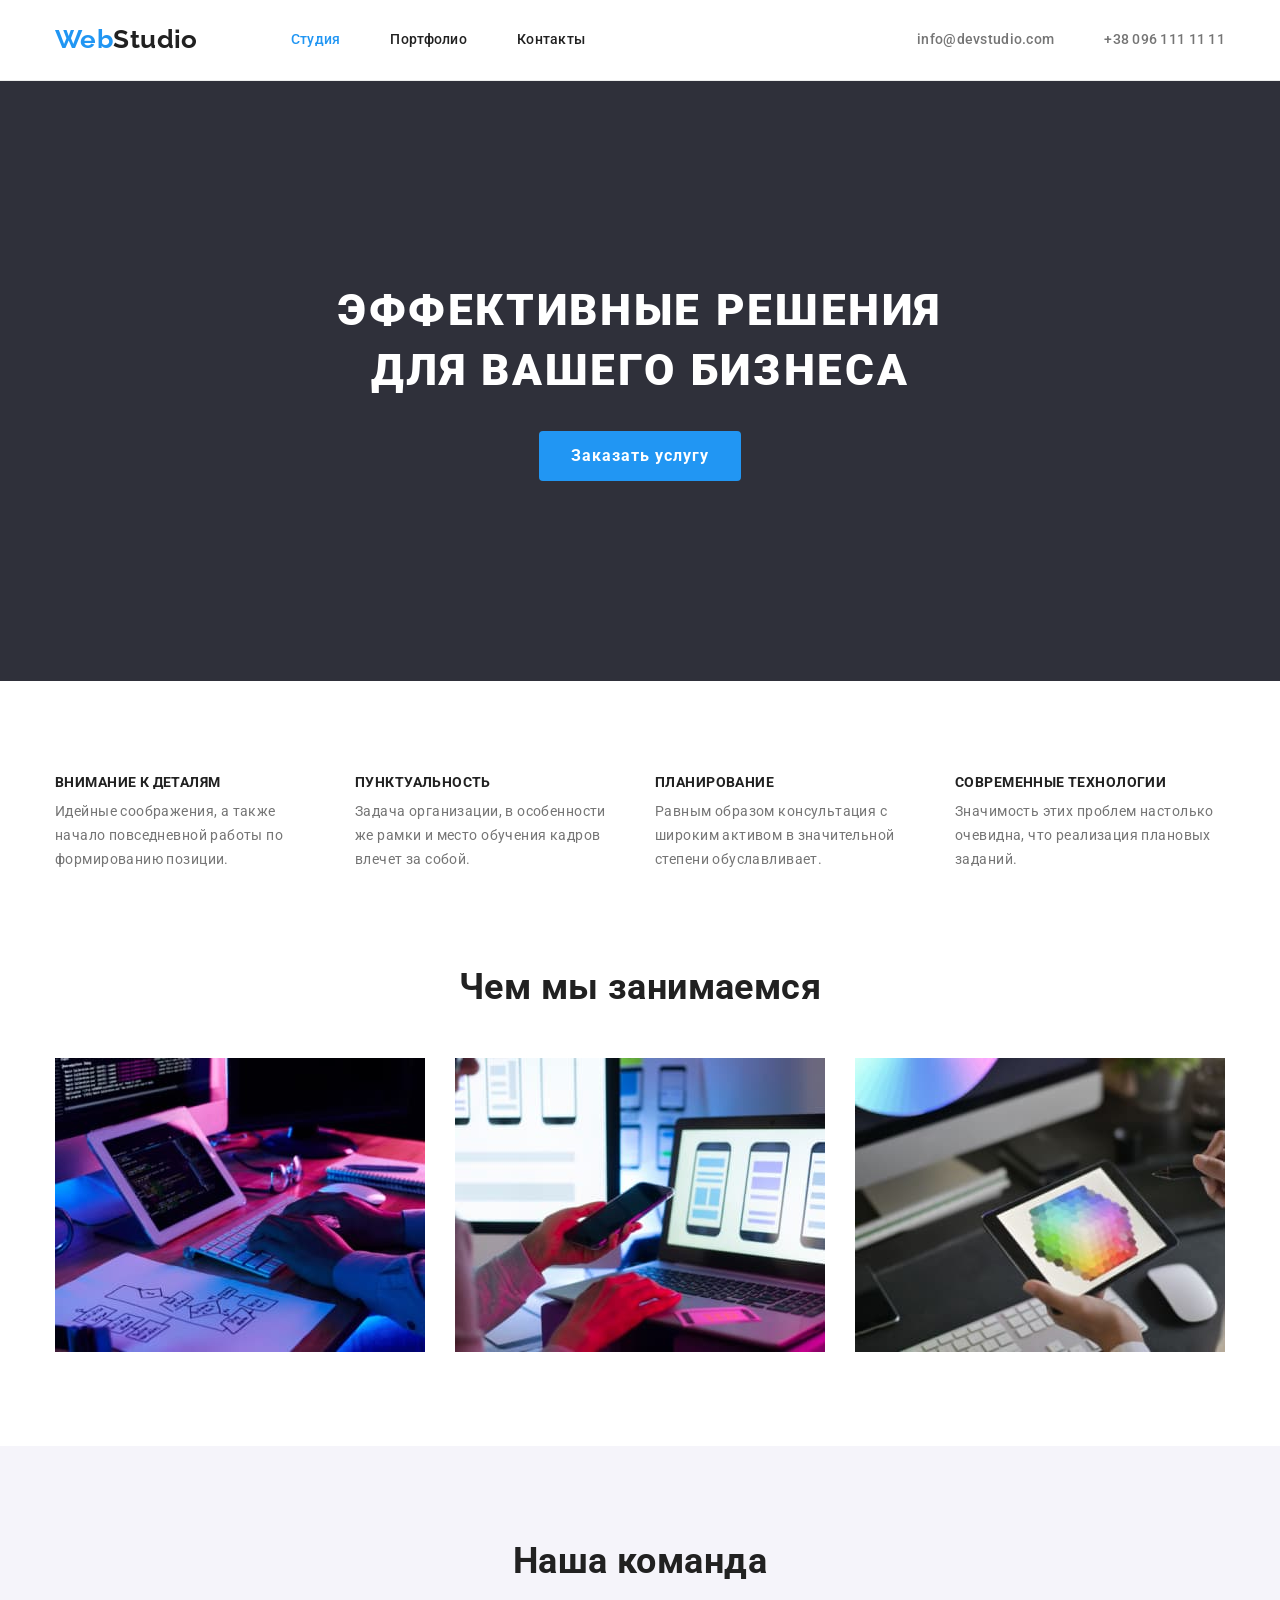
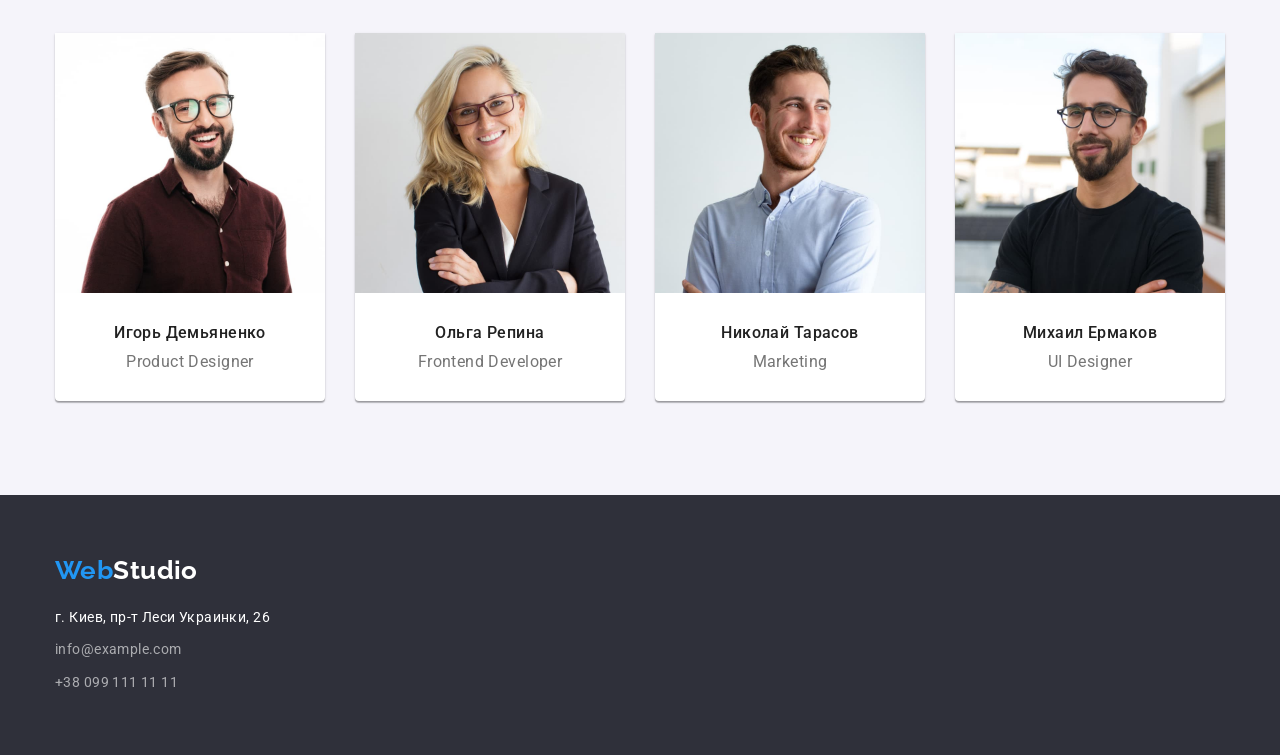
==== commit f55dad63: "Добавляет правки ментора" ====
--- a/index.html
+++ b/index.html
@@ -183,7 +183,7 @@
         >
         <address class="link">
           <ul class="list footer-list">
-            <li>
+            <li class="footer-item">
               <a
                 class="footer-link link"
                 href="https://goo.gl/maps/JsHpxsJ47qESHzWFA"
@@ -193,10 +193,10 @@
                 г. Киев, пр-т Леси Украинки, 26</a
               >
             </li>
-            <li>
+            <li class="footer-item">
               <a class="footer-link alfa link" href="mailto:info@example.com">info@example.com</a>
             </li>
-            <li>
+            <li class="footer-item">
               <a class="footer-link alfa link" href="tel:+380991111111">+38 099 111 11 11</a>
             </li>
           </ul>
--- a/css/styles.css
+++ b/css/styles.css
@@ -202,7 +202,7 @@
 .hero-button:hover,
 .hero-button:focus {
   background-color: var(--hero-button-hover-color);
-  box-shadow: 0px 4px 4px 0px rgba(0, 0, 0, 0, 15);
+  box-shadow: 0px 4px 4px 0px rgba(0, 0, 0, 0.15);
 }
 
 /* --------------- Заголовки main ---------------- */
@@ -228,6 +228,7 @@
 
 .features-item {
   margin: 15px;
+  width: calc((100% - 90px) / 4);
 }
 
 /* ----------- Второй вариант ------- */
@@ -285,16 +286,16 @@
 
 .team-list {
   display: flex;
-  margin: -15px;
+  margin: calc(-1 * var(--card-list-gap));
 }
 
 .team-card {
-  padding: 30px 0;
+  padding: calc(2 * var(--card-list-gap)) 0;
 }
 
 .team-item {
   margin: var(--card-list-gap);
-  flex-basis: calc(100% / 4 - 2 * var(--card-list-gap));
+  width: calc(100% - (6 * var(--card-list-gap) / 4));
   background-color: var(--primary-white-color);
   box-shadow: 0px 1px 3px rgba(0, 0, 0, 0.12), 0px 1px 1px rgba(0, 0, 0, 0.14),
     0px 2px 1px rgba(0, 0, 0, 0.2);
@@ -333,6 +334,10 @@
   line-height: 1.19;
 }
 
+.footer-item:not(:last-child) {
+  margin-bottom: 9px;
+}
+
 .footer-link {
   color: var(--primary-white-color);
 }
@@ -358,11 +363,13 @@
 .filter-list {
   display: flex;
   margin-bottom: 50px;
-  /* Почему не получается установить автоматические margin-left u margin-right? */
+  justify-content: center;
+}
+
+/* Почему здесь вместо justify-content не получается 
+установить автоматические margin-left u margin-right?
   margin-left: auto;
-  margin-right: auto;
-  justify-content: center;
-}
+  margin-right: auto; */
 
 .filter-item:not(:last-child) {
   margin-right: 8px;
@@ -376,6 +383,7 @@
   font-weight: 500;
   font-size: 16px;
   line-height: 1.62;
+  letter-spacing: 0.03em;
   text-align: center;
   border: none;
   border-radius: 4px;
@@ -399,12 +407,13 @@
 .portfolio-list {
   display: flex;
   flex-wrap: wrap;
-  margin: calc (-1 * var(--card-list-gap));
+  margin: calc(-1 * var(--card-list-gap));
 }
 
 .portfolio-item {
   margin: var(--card-list-gap);
   flex-basis: calc(100% / 3 - 2 * var(--card-list-gap));
+  /* или: flex-basis: calc((100% - 90px) / 3); */
 }
 
 .portfolio-subtitle {
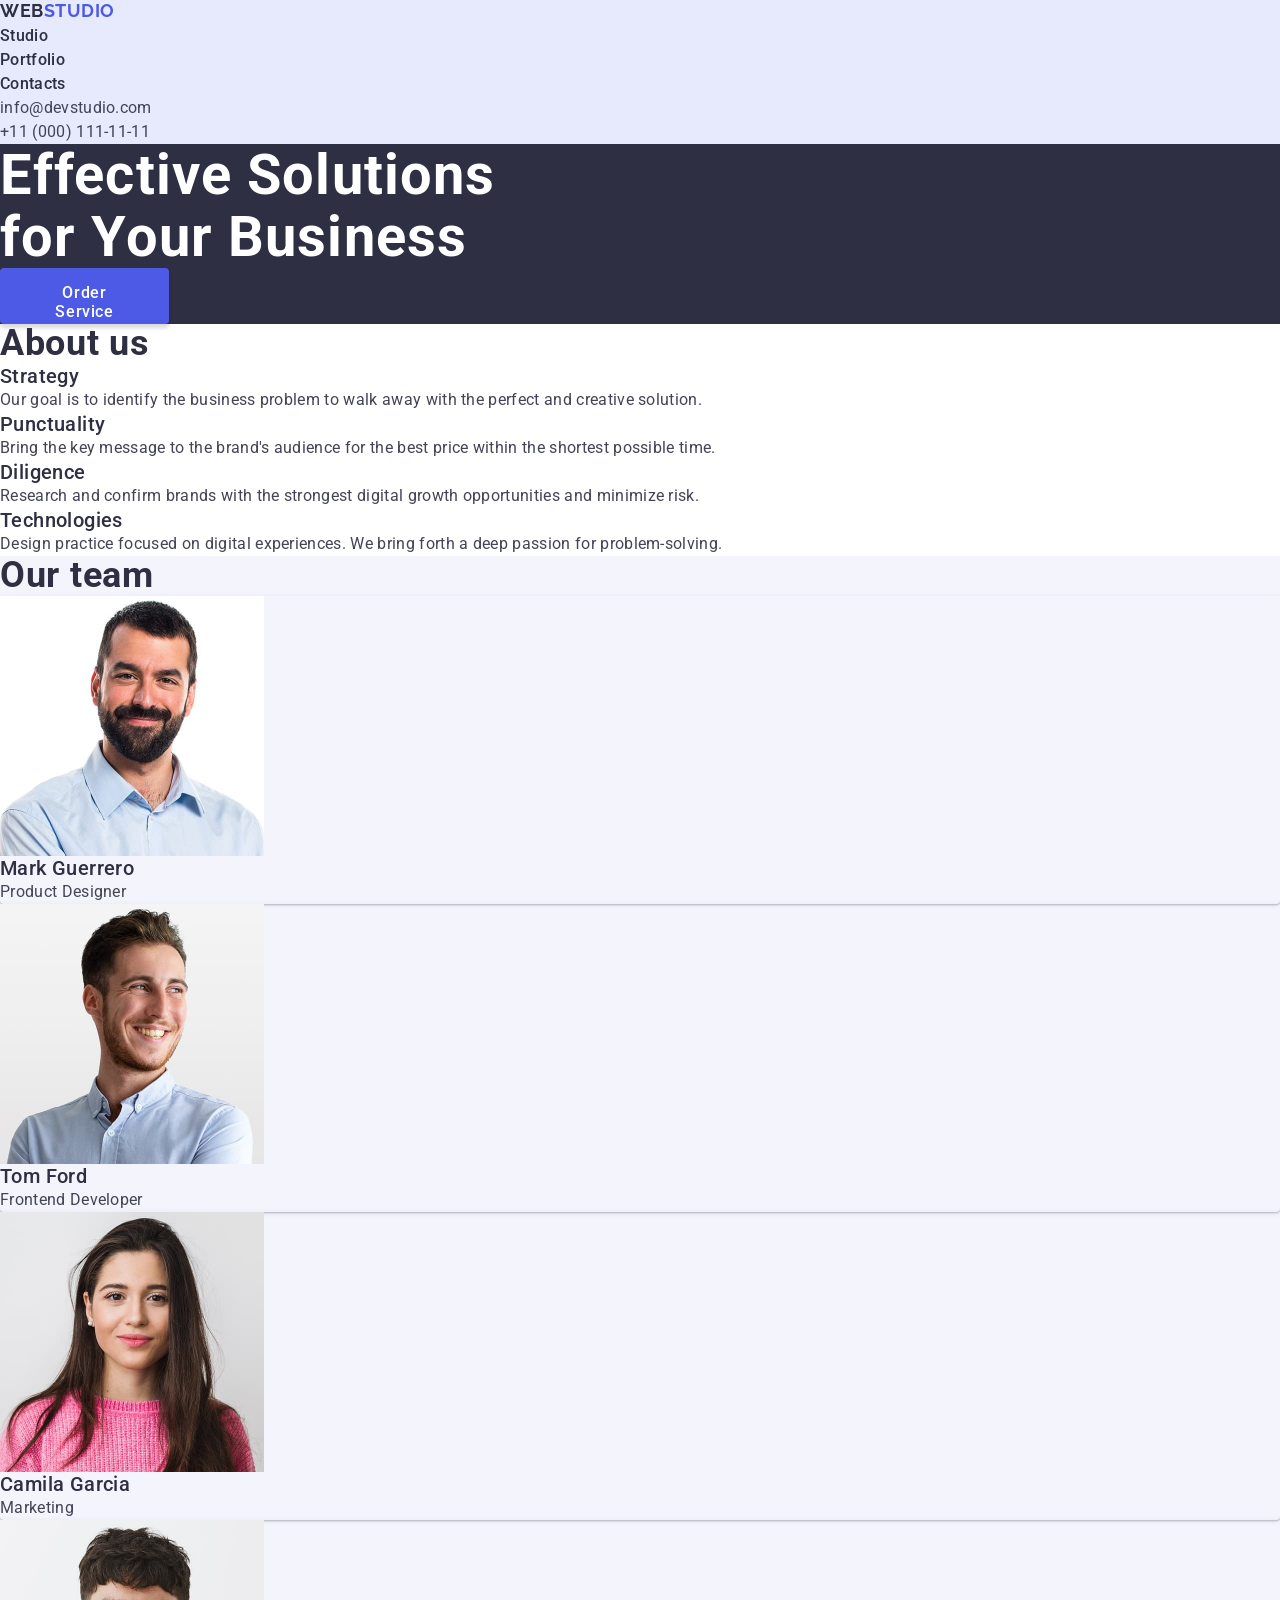
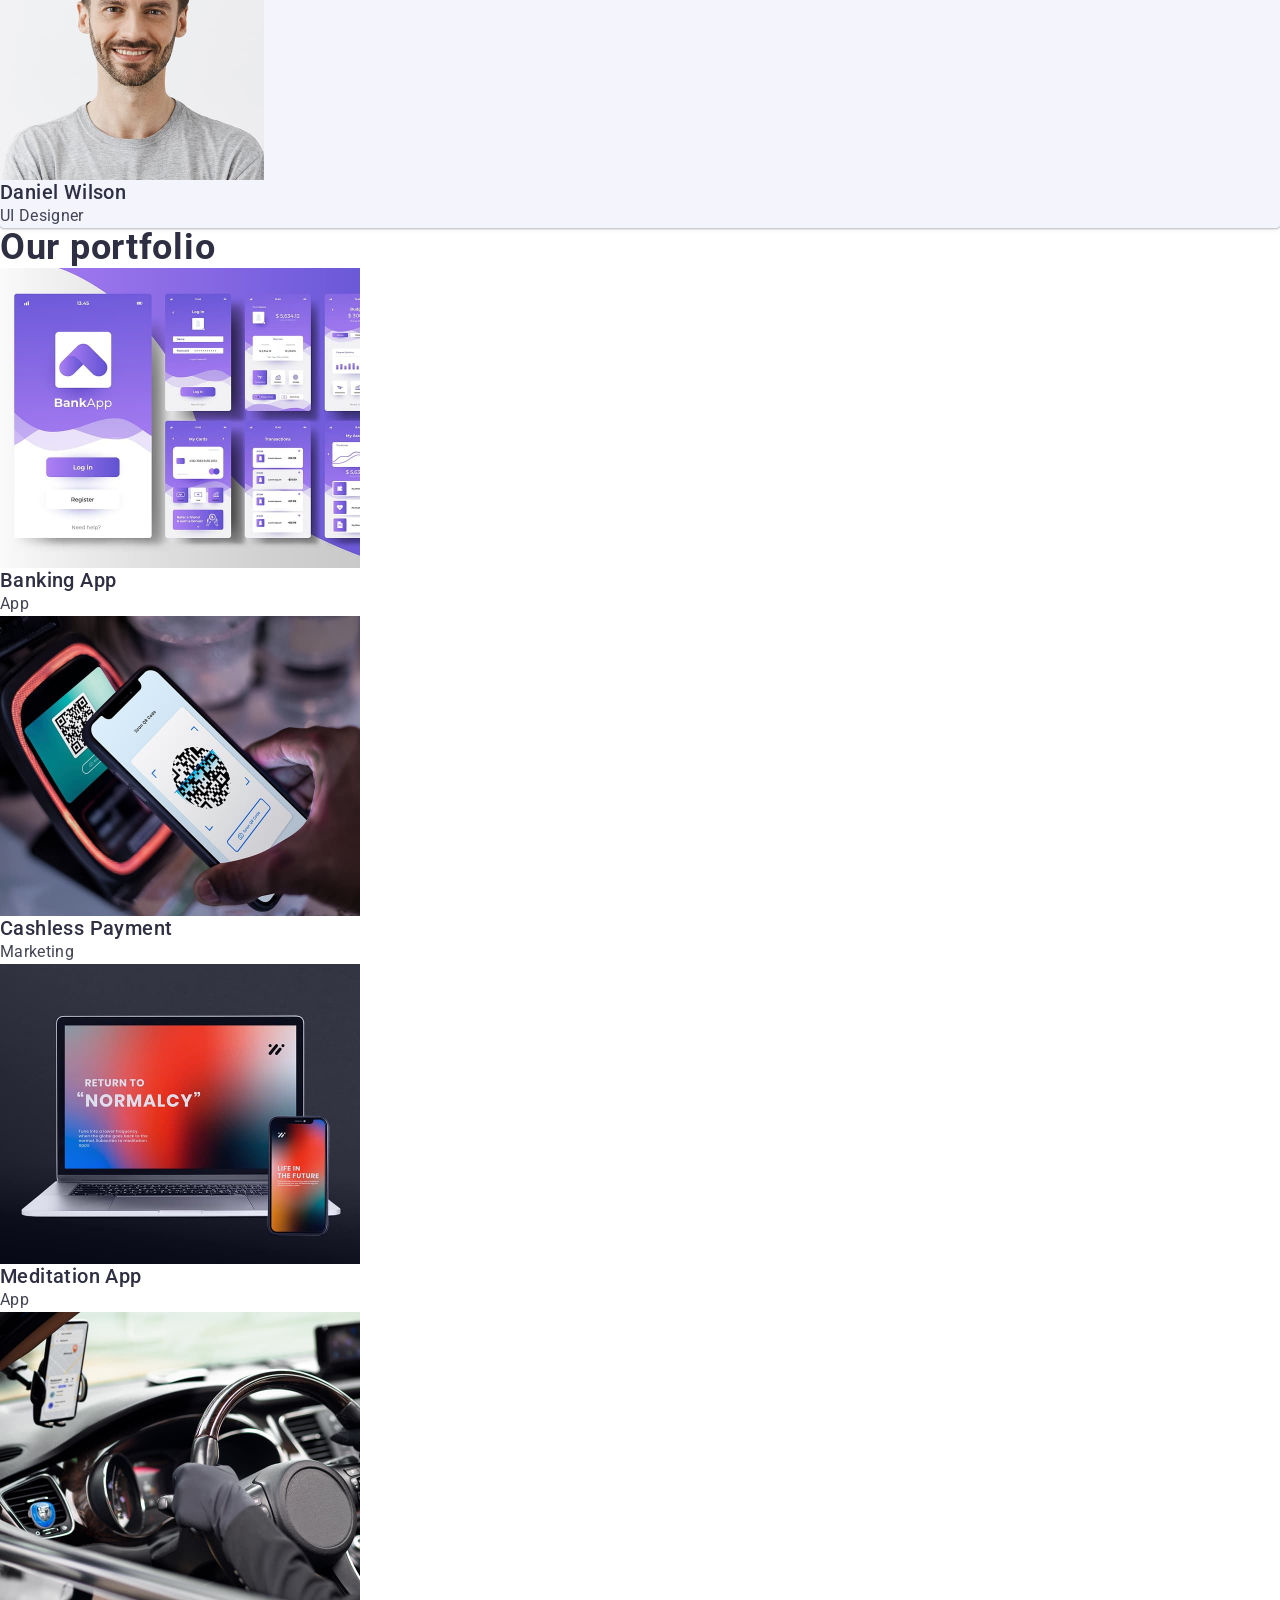
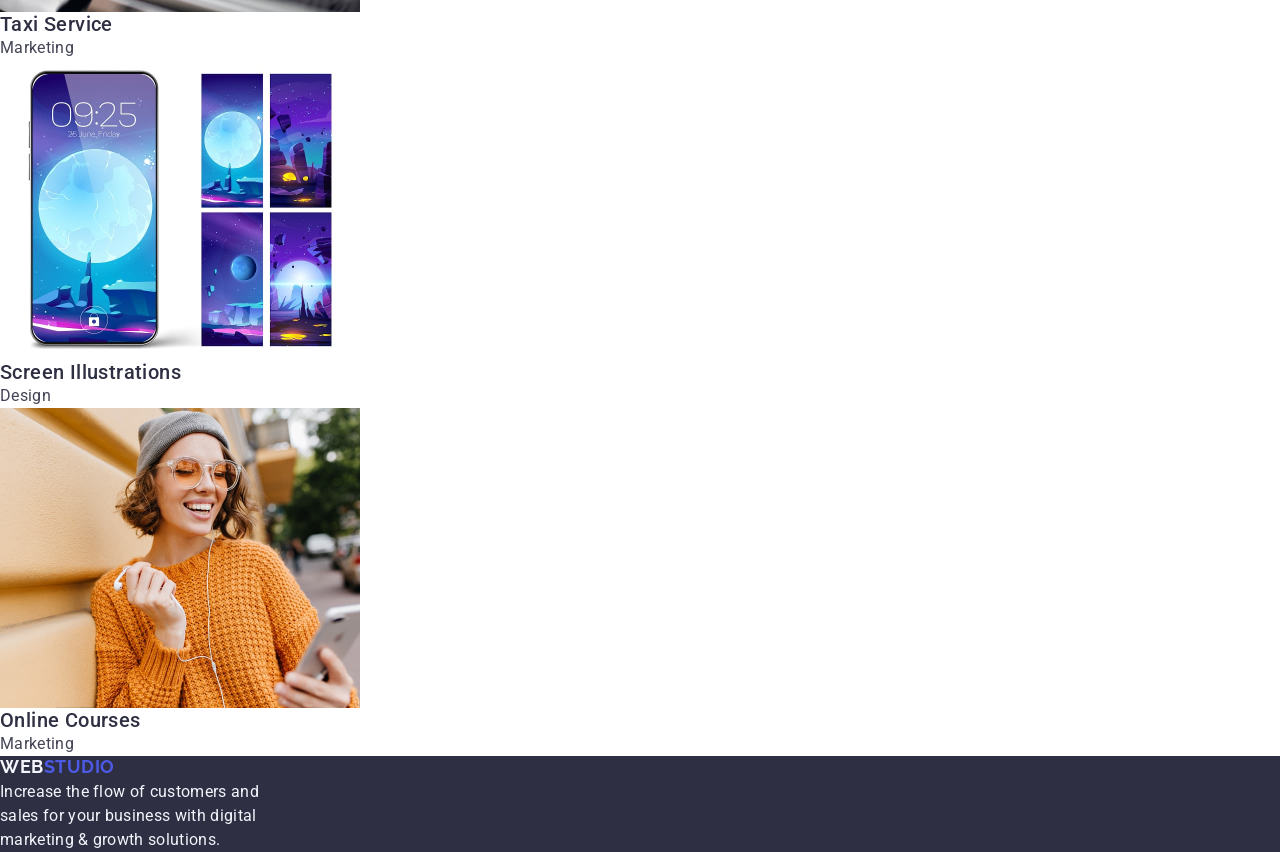
==== commit 62602b47: "add initial files from hw-02" ====
--- a/index.html
+++ b/index.html
@@ -1,207 +1,251 @@
-<!DOCTYPE html>
-<html lang="ru">
-  <head>
-    <meta charset="UTF-8" />
-    <meta http-equiv="X-UA-Compatible" content="IE=edge" />
-    <meta name="viewport" content="width=device-width, initial-scale=1.0" />
-    <title lang="en">WebStudio</title>
-    <!-- Google Fonts -->
-    <link rel="preconnect" href="https://fonts.googleapis.com" />
-    <link rel="preconnect" href="https://fonts.gstatic.com" crossorigin />
-    <link
-      href="https://fonts.googleapis.com/css2?family=Raleway:wght@700&family=Roboto:wght@400;500;700;900&display=swap"
-      rel="stylesheet"
-    />
-    <!-- modern-normalize -->
-    <link
-      rel="stylesheet"
-      href="https://cdnjs.cloudflare.com/ajax/libs/modern-normalize/1.0.0/modern-normalize.min.css"
-    />
-    <!-- Мои стили -->
-    <link rel="stylesheet" href="./css/styles.css" />
-  </head>
-
-  <body>
-    <header class="header">
-      <div class="container">
-        <nav class="nav page-nav">
-          <a href="./index.html" lang="en" class="nav-logo link"
-            ><span class="accent">Web</span>Studio</a
-          >
-          <ul class="list nav-list">
-            <li class="nav-item">
-              <a href="./index.html" class="nav-link current link">Студия</a>
-            </li>
-            <li class="nav-item"><a href="./portfolio.html" class="nav-link link">Портфолио</a></li>
-            <li class="nav-item"><a href="" class="nav-link link">Контакты</a></li>
-          </ul>
-        </nav>
-        <ul class="list contact-list">
-          <li class="contact-item">
-            <a href="mailto:info@devstudio.com" class="contact-link link">info@devstudio.com</a>
-          </li>
-          <li class="contact-item">
-            <a href="tel:+380961111111" class="contact-link link">+38 096 111 11 11</a>
-          </li>
-        </ul>
-      </div>
-    </header>
-
-    <main>
-      <!--Герой-->
-      <section class="section hero">
-        <!--Здесь будет герой-->
-        <div class="container">
-          <h1 class="hero-title">Эффективные решения для вашего бизнеса</h1>
-          <button type="button" class="hero-button">Заказать услугу</button>
-        </div>
-      </section>
-
-      <!--Особенности-->
-      <section class="section">
-        <div class="container">
-          <h2 class="features-title visually-hidden" aria-label="Особенности">Особенности</h2>
-          <ul class="list features-list">
-            <li class="features-item">
-              <h3 class="features-subtitle">Внимание к деталям</h3>
-              <p class="features-text">
-                Идейные соображения, а также начало повседневной работы по формированию позиции.
-              </p>
-            </li>
-            <li class="features-item">
-              <h3 class="features-subtitle">Пунктуальность</h3>
-              <p class="features-text">
-                Задача организации, в особенности же рамки и место обучения кадров влечет за собой.
-              </p>
-            </li>
-            <li class="features-item">
-              <h3 class="features-subtitle">Планирование</h3>
-              <p class="features-text">
-                Равным образом консультация с широким активом в значительной степени обуславливает.
-              </p>
-            </li>
-            <li class="features-item">
-              <h3 class="features-subtitle">Современные технологии</h3>
-              <p class="features-text">
-                Значимость этих проблем настолько очевидна, что реализация плановых заданий.
-              </p>
-            </li>
-          </ul>
-        </div>
-      </section>
-
-      <!--Чем мы занимаемся-->
-      <section class="section profile">
-        <div class="container">
-          <h2 class="profile-title">Чем мы занимаемся</h2>
-          <ul class="list profile-list">
-            <li class="profile-item">
-              <a href="" class="link">
-                <img
-                  src="./images/main-1.jpg"
-                  alt="человек программирует на компьютере десктопные приложения"
-                  width="370"
-                  height="294"
-              /></a>
-            </li>
-            <li class="profile-item">
-              <a href="" class="link">
-                <img
-                  src="./images/main-2.jpg"
-                  alt="человек с мобильным телефоном в руках разрабатывает мобильное приложение на ноутбуке"
-                  width="370"
-                  height="294"
-              /></a>
-            </li>
-            <li class="profile-item">
-              <a href="" class="link">
-                <img
-                  src="./images/main-3.jpg"
-                  alt="человек держит планшет в котором открыта палитра цветов для дизайна"
-                  width="370"
-                  height="294"
-              /></a>
-            </li>
-          </ul>
-        </div>
-      </section>
-
-      <!--Наша команда-->
-      <section class="section team">
-        <div class="container">
-          <h2 class="team-title">Наша команда</h2>
-
-          <ul class="list team-list">
-            <li class="team-item">
-              <div class="team-thumb">
-                <img src="./images/team-1.jpg" alt="портрет мужчины" width="270" class="team-img" />
-              </div>
-              <div class="team-card">
-                <h3 class="team-subtitle">Игорь Демьяненко</h3>
-                <p class="team-text" lang="en">Product Designer</p>
-              </div>
-            </li>
-
-            <li class="team-item">
-              <div class="team-thumb">
-                <img src="./images/team-2.jpg" alt="портрет женщины" width="270" class="team-img" />
-              </div>
-              <div class="team-card">
-                <h3 class="team-subtitle">Ольга Репина</h3>
-                <p class="team-text" lang="en">Frontend Developer</p>
-              </div>
-            </li>
-
-            <li class="team-item">
-              <div class="team-thumb">
-                <img src="./images/team-3.jpg" alt="портрет мужчины" width="270" class="team-img" />
-              </div>
-              <div class="team-card">
-                <h3 class="team-subtitle">Николай Тарасов</h3>
-                <p class="team-text" lang="en">Marketing</p>
-              </div>
-            </li>
-
-            <li class="team-item">
-              <div class="team-thumb">
-                <img src="./images/team-4.jpg" alt="портрет мужчины" width="270" class="team-img" />
-              </div>
-              <div class="team-card">
-                <h3 class="team-subtitle">Михаил Ермаков</h3>
-                <p class="team-text" lang="en">UI Designer</p>
-              </div>
-            </li>
-          </ul>
-        </div>
-      </section>
-    </main>
-
-    <footer class="footer">
-      <div class="container">
-        <a class="footer-logo link" href="./index.html" lang="en">
-          <span class="accent">Web</span>Studio</a
-        >
-        <address class="link">
-          <ul class="list footer-list">
-            <li class="footer-item">
-              <a
-                class="footer-link link"
-                href="https://goo.gl/maps/JsHpxsJ47qESHzWFA"
-                target="_blank"
-                rel="noopener noreferrer"
-              >
-                г. Киев, пр-т Леси Украинки, 26</a
-              >
-            </li>
-            <li class="footer-item">
-              <a class="footer-link alfa link" href="mailto:info@example.com">info@example.com</a>
-            </li>
-            <li class="footer-item">
-              <a class="footer-link alfa link" href="tel:+380991111111">+38 099 111 11 11</a>
-            </li>
-          </ul>
-        </address>
-      </div>
-    </footer>
-  </body>
+<!doctype html>
+<html lang="en">
+    <head>
+        <meta charset="UTF-8" />
+        <meta name="viewport" content="width=device-width, initial-scale=1.0" />
+        <meta
+            name="description"
+            content="Design and developement of web-sites and apps"
+        />
+        <meta name="keywords" content="design developement web-site app" />
+        <title>WebStudio</title>
+        <link rel="preconnect" href="https://fonts.googleapis.com" />
+        <link rel="preconnect" href="https://fonts.gstatic.com" crossorigin />
+        <link
+            href="https://fonts.googleapis.com/css2?family=Raleway:wght@700&family=Roboto:wght@400;500;700&display=swap"
+            rel="stylesheet"
+        />
+        <link
+            rel="stylesheet"
+            href="https://cdnjs.cloudflare.com/ajax/libs/modern-normalize/3.0.1/modern-normalize.min.css"
+        />
+        <link rel="stylesheet" href="./css/reset.css" />
+        <link rel="stylesheet" href="./css/variables.css" />
+        <link rel="stylesheet" href="./css/styles.css" />
+    </head>
+    <body>
+        <header class="header">
+            <!-- Navigation -->
+            <nav class="nav">
+                <!-- Logo -->
+                <a class="link logo" href="./index.html"
+                    >Web<span class="highlight">Studio</span></a
+                >
+                <!-- Navigation -->
+                <ul class="list">
+                    <li class="nav-list-item">
+                        <a class="link" href="./index.html">Studio</a>
+                    </li>
+                    <li class="nav-list-item">
+                        <a class="link" href="">Portfolio</a>
+                    </li>
+                    <li class="nav-list-item">
+                        <a class="link" href="">Contacts</a>
+                    </li>
+                </ul>
+            </nav>
+
+            <!-- Contacts -->
+            <address class="address">
+                <ul class="list">
+                    <li>
+                        <a
+                            class="link address-link"
+                            href="mailto:info@devstudio.com"
+                            >info@devstudio.com</a
+                        >
+                    </li>
+                    <li>
+                        <a class="link address-link" href="tel:+110001111111"
+                            >+11 (000) 111-11-11</a
+                        >
+                    </li>
+                </ul>
+            </address>
+        </header>
+
+        <main>
+            <!-- Hero Section -->
+            <section class="hero">
+                <h1 class="hero-title">
+                    Effective Solutions <br />
+                    for Your Business
+                </h1>
+                <button class="button" type="button">Order Service</button>
+            </section>
+
+            <!-- About Us Section -->
+            <section class="about">
+                <!-- No header2 - add visually-hidden and aria-label="about us" -->
+                <h2 class="title">About us</h2>
+                <ul class="list">
+                    <li class="list-item">
+                        <h3 class="subtitle">Strategy</h3>
+                        <p class="text">
+                            Our goal is to identify the business problem to walk
+                            away with the perfect and creative solution.
+                        </p>
+                    </li>
+                    <li class="list-item">
+                        <h3 class="subtitle">Punctuality</h3>
+                        <p class="text">
+                            Bring the key message to the brand's audience for
+                            the best price within the shortest possible time.
+                        </p>
+                    </li>
+                    <li class="list-item">
+                        <h3 class="subtitle">Diligence</h3>
+                        <p class="text">
+                            Research and confirm brands with the strongest
+                            digital growth opportunities and minimize risk.
+                        </p>
+                    </li>
+                    <li class="list-item">
+                        <h3 class="subtitle">Technologies</h3>
+                        <p class="text">
+                            Design practice focused on digital experiences. We
+                            bring forth a deep passion for problem-solving.
+                        </p>
+                    </li>
+                </ul>
+            </section>
+
+            <!-- Our Team Section -->
+            <section class="team">
+                <h2 class="title">Our team</h2>
+                <ul class="list">
+                    <li class="list-item">
+                        <img
+                            src="./images/image-1.jpg"
+                            alt="Mark Guerrero Product Designer WebStudio"
+                            aria-hidden="true"
+                            width="264"
+                            height="260"
+                        />
+                        <h3 class="subtitle">Mark Guerrero</h3>
+                        <p class="text">Product Designer</p>
+                    </li>
+                    <li class="list-item">
+                        <img
+                            src="./images/image-2.jpg"
+                            alt="Tom Ford Frontend Developer WebStudio"
+                            aria-hidden="true"
+                            width="264"
+                            height="260"
+                        />
+                        <h3 class="subtitle">Tom Ford</h3>
+                        <p class="text">Frontend Developer</p>
+                    </li>
+                    <li class="list-item">
+                        <img
+                            src="./images/image-3.jpg"
+                            alt="Camila Garcia Marketing WebStudio"
+                            aria-hidden="true"
+                            width="264"
+                            height="260"
+                        />
+                        <h3 class="subtitle">Camila Garcia</h3>
+                        <p class="text">Marketing</p>
+                    </li>
+                    <li class="list-item">
+                        <img
+                            src="./images/image-4.jpg"
+                            alt="Daniel Wilson UI Designer WebStudio"
+                            aria-hidden="true"
+                            width="264"
+                            height="260"
+                        />
+
+                        <h3 class="subtitle">Daniel Wilson</h3>
+                        <p class="text">UI Designer</p>
+                    </li>
+                </ul>
+            </section>
+
+            <!-- Portfolio -->
+            <section class="portfolio">
+                <h2 class="title">Our portfolio</h2>
+                <ul class="list">
+                    <li class="list-item">
+                        <img
+                            src="./images/image-5.jpg"
+                            alt="Banking app interface design with dashboard and transaction screens"
+                            width="360"
+                            height="300"
+                        />
+
+                        <h3 class="subtitle">Banking App</h3>
+                        <p class="text">App</p>
+                    </li>
+                    <li class="list-item">
+                        <img
+                            src="./images/image-6.jpg"
+                            alt="Paying via QR code scan at a contactless payment terminal"
+                            width="360"
+                            height="300"
+                        />
+
+                        <h3 class="subtitle">Cashless Payment</h3>
+                        <p class="text">Marketing</p>
+                    </li>
+                    <li class="list-item">
+                        <img
+                            src="./images/image-7.jpg"
+                            alt="Responsive web design mockup on laptop and smartphone"
+                            width="360"
+                            height="300"
+                        />
+
+                        <h3 class="subtitle">Meditation App</h3>
+                        <p class="text">App</p>
+                    </li>
+                    <li class="list-item">
+                        <img
+                            src="./images/image-8.jpg"
+                            alt="Smartphone with car navigation app mounted on a dashboard"
+                            width="360"
+                            height="300"
+                        />
+                        <h3 class="subtitle">Taxi Service</h3>
+                        <p class="text">Marketing</p>
+                    </li>
+                    <li class="list-item">
+                        <img
+                            src="./images/image-9.jpg"
+                            alt="Mobile app UI kit with celestial animated wallpapers"
+                            width="360"
+                            height="300"
+                        />
+
+                        <h3 class="subtitle">Screen Illustrations</h3>
+                        <p class="text">Design</p>
+                    </li>
+                    <li class="list-item">
+                        <img
+                            src="./images/image-10.jpg"
+                            alt="Smiling woman in casual wear listening to music on her smartphone"
+                            width="360"
+                            height="300"
+                        />
+
+                        <h3 class="subtitle">Online Courses</h3>
+                        <p class="text">Marketing</p>
+                    </li>
+                </ul>
+            </section>
+        </main>
+
+        <footer class="footer">
+            <!-- Logo -->
+            <a class="link logo" href="./index.html"
+                >Web<span class="highlight">Studio</span></a
+            >
+            <!-- Advantage -->
+            <p class="footer-text">
+                Increase the flow of customers and<br />
+                sales for your business with digital<br />
+                marketing & growth solutions.
+            </p>
+        </footer>
+    </body>
 </html>
--- a/css/styles.css
+++ b/css/styles.css
@@ -1,437 +1,235 @@
+/* RESET */
+
+* {
+    box-sizing: border-box;
+}
+
+/* Задаємо властивості боді */
+body {
+    font-family: var(--font-family-body);
+    font-size: 16px;
+    font-weight: var(--font-weight-regular);
+    line-height: var(--line-height-body);
+    letter-spacing: 0.02em;
+    color: var(--body-text-color);
+    background-color: var(--white-background-color);
+}
+
+/* Скидаємо відступи заголовків */
+h1, h2, h3, h4, h5, h6, p {
+    margin: 0;
+    padding: 0;
+}
+
+/* Нормалізуємо властивості для картинок */
+img {
+  display: block;    /* Прибираємо нижній відступ */
+  max-width: 100%;   /* Щоб великі картинки не вилазили за межі екрана */
+  height: auto;      /* Зберігаємо пропорції */
+}
+
+/* Прибираємо підкреслення та наслідуємо колір у всіх посилань */
+.link {
+    text-decoration: none;
+    color: inherit;
+}
+
+/* Прибираємо маркери та відступи у списків */
+.list {
+    list-style: none;
+    margin: 0;
+    padding: 0;
+}
+
+/* Нормалізуємо кнопки */
+.button {
+  cursor: pointer;          /* Змінюємо курсор при наведенні */
+  border: none;             /* Прибираємо рамку */
+  background-color: transparent; /* Робимо фон прозорим */
+  padding: 0;               /* Прибираємо внутрішні відступи */
+}
+
+/* Прибираємо дефолтний курсив у address */
+.address {
+    font-style: normal;
+}
+
+/* Variables */
+
 :root {
-  /* Палитра цветов текста и фона */
-  --primary-text-color: #757575;
-  --title-text-color: #212121;
-  --primary-white-color: #ffffff;
-  --secondary-white-color: rgba(255, 255, 255, 0.6);
-  --accent-color: #2196f3;
-  --section-bg-color: #f5f4fa;
-  --footer-bg-color: #2f303a;
-  --header-border-color: #ececec;
-  --hero-button-hover-color: #188ce8;
-  --card-list-gap: 15px;
-  --card-border: 1px solid #eeeeee;
-}
-
-/* ---------------- Style Reset ---------------- */
-
-p,
-h1,
-h2,
-h3,
-h4,
-h5,
-h6 {
-  margin: 0;
-}
-
-ul,
-ol {
-  margin: 0;
-  padding: 0;
-}
-
-button {
-  cursor: pointer;
-}
-
-img {
-  display: block;
-  max-width: 100%;
-  height: auto;
-}
-
-.list {
-  list-style: none;
-}
-
-.link {
-  text-decoration: none;
-  font-style: normal;
-}
-
-/* ------------------ Утилиты ------------------ */
-
-body {
-  background-color: var(--primary-white-color);
-  color: var(--primary-text-color);
-  font-family: 'Roboto', sans-serif;
-  font-weight: 400;
-  font-size: 14px;
-  line-height: 1.71;
-  letter-spacing: 0.03em;
-}
+    --primary-brand-color: #4D5AE5;   /* IRIS */
+    --pressed-state-color: #404BBF;   /* OCEAN */
+    --dark-color: #2E2F42;    /* NAVY BLUE */
+    --success-color: #31D0AA;   /* GREEN */
+    --body-text-color: #434455;   /* SLATE */
+    --helper-text-color: #8E8F99;   /* LIGHT SLATE */
+    --accent-color: #E7E9FC;    /* CORNFLOWER */
+    --light-mode-color: #F4F4FD;    /* CLOUD */
+    --modal-overlay-color: #2E2F42;   /* NAVY BLUE MODAL */
+    --hero-background-color: #2E2F42;   /* GREY */
+    --white-background-color: #FFFFFF;    /* WHITE */
+    --modal-background-color: #FCFCFC;    /* DAIRY */
+
+    --font-family-body: "Roboto", sans-serif;
+    --font-family-logo: "Raleway", sans-serif;
+
+    --font-weight-regular: 400;
+    --font-weight-medium: 500; 
+    --font-weight-bold: 700;
+
+    --line-height-title: 1.07143;
+    --line-height-body: 1.5;
+    --line-height-small: 1.16667;
+    --line-height-title: 1.11;
+    --line-height-subtitle: 1.2;
+
+    --letter-spacing-basic: 0.02em;
+    --letter-spacing-second: 0.04em;
+    --letter-spacing-logo: 0.03em;
+
+    --button-shadow: 0 4px 4px 0 rgba(0, 0, 0, 0.15);
+    --card-shadow: 0 2px 1px 0 rgba(46, 47, 66, 0.08), 0 1px 1px 0 rgba(46, 47, 66, 0.16), 0 1px 6px 0 rgba(46, 47, 66, 0.08);
+
+    --border-radius: 0 0 4px 4px;
+}
+
+/* Header */
+
+.header {
+    background-color: var(--accent-color);
+}
+
+.logo {
+    font-family: var(--font-family-logo);
+    font-weight: var(--font-weight-bold);
+    font-size: 18px;
+    line-height: var(--line-height-small);
+    letter-spacing: var(--letter-spacing-logo);
+    text-transform: uppercase;
+}
+
+.header .logo {
+    color: var(--dark-color);
+}
+
+.logo .highlight {
+    color: var(--primary-brand-color);
+}
+
+.nav-list-item .link {
+    font-weight: var(--font-weight-medium);
+    color: var(--dark-color);
+}
+
+.nav-list-item .link:hover,
+.nav-list-item .link:active {
+    color: var(--pressed-state-color);
+}
+
+.address-link:hover,
+.address-link:active {
+    color: var(--pressed-state-color);
+}
+
+/* Hero */
+
+.hero {
+    background-color: var(--dark-color);
+}
+.hero-title {
+    font-weight: var(--font-weight-bold);
+    font-size: 56px;
+    line-height: var(--line-height-title);
+    letter-spacing: var(--letter-spacing-basic);
+    color: var(--white-background-color);
+}
+
+.button {
+    border-radius: 4px;
+    padding: 16px 32px;
+    width: 169px;
+    height: 56px;
+    font-weight: var(--font-weight-medium);
+    letter-spacing: var(--letter-spacing-second);
+    color: var(--white-background-color);
+    box-shadow: var(--button-shadow);
+    background-color: var(--primary-brand-color);
+}
+
+.button:hover,
+.button:active {
+    box-shadow: var(--button-shadow);
+    background: var(--pressed-state-color);
+}
+
+/* About Us */
 
 .visually-hidden {
-  position: absolute;
-  white-space: nowrap;
-  width: 1px;
-  height: 1px;
-  overflow: hidden;
-  border: 0;
-  padding: 0;
-  clip: rect(0 0 0 0);
-  clip-path: inset(50%);
-  margin: -1px;
-}
-
-/* Лучше задавать мин или макс ширину контейнеру? */
-
-.container {
-  width: 1200px;
-  padding-left: 15px;
-  padding-right: 15px;
-  margin-left: auto;
-  margin-right: auto;
-  /* outline: 1px solid tomato; */
-}
-
-.section {
-  padding: 94px 0;
-}
-
-/* --------- Акцент, текущая страница --------- */
-
-.accent {
-  color: var(--accent-color);
-}
-
-.nav-link.current {
-  color: var(--accent-color);
-}
-
-/* ------------------ Header ------------------ */
-
-.header {
-  border-bottom: 1px solid var(--header-border-color);
-}
-
-.header > .container,
-.page-nav {
-  display: flex;
-  align-items: center;
-}
-
-.nav-list {
-  display: flex;
-}
-
-.contact-list {
-  display: flex;
-  margin-left: auto;
-}
-
-.nav-item:not(:last-child),
-.contact-item:not(:last-child) {
-  margin-right: 50px;
-}
-
-.nav-logo {
-  padding-top: 24px;
-  padding-bottom: 25px;
-  margin-right: 93px;
-  color: var(--title-text-color);
-  font-family: Raleway, sans-serif;
-  font-weight: 700;
-  font-size: 26px;
-  line-height: 1.19;
-}
-
-.nav-link {
-  display: block;
-  padding-top: 32px;
-  padding-bottom: 32px;
-  color: var(--title-text-color);
-  font-weight: 500;
-  line-height: 1.14;
-  letter-spacing: 0.02em;
-}
-
-.contact-link {
-  padding-top: 32px;
-  padding-bottom: 32px;
-  color: var(--primary-text-color);
-  font-weight: 500;
-  line-height: 1.14;
-  letter-spacing: 0.02em;
-}
-
-.nav-link:hover,
-.nav-link:focus,
-.contact-link:hover,
-.contact-link:focus {
-  color: var(--accent-color);
-}
-
-/* ------------------ Секция Hero ------------------ */
-/* Временный цвет фона для удобства просмотра 
-   белого заголовка: */
-
-.section.hero {
-  background-color: var(--footer-bg-color);
-  text-align: center;
-  padding: 200px 0;
-}
-
-.hero-title {
-  width: 630px;
-  margin-left: auto;
-  margin-right: auto;
-  margin-bottom: 30px;
-  color: var(--primary-white-color);
-  font-weight: 900;
-  font-size: 44px;
-  line-height: 1.36;
-  letter-spacing: 0.06em;
-  text-transform: uppercase;
-}
-
-.hero-button {
-  padding: 10px 32px;
-  color: var(--primary-white-color);
-  background-color: var(--accent-color);
-  font-family: inherit;
-  font-weight: 700;
-  font-size: 16px;
-  line-height: 1.87;
-  letter-spacing: 0.06em;
-  border: none;
-  border-radius: 4px;
-}
-
-.hero-button:hover,
-.hero-button:focus {
-  background-color: var(--hero-button-hover-color);
-  box-shadow: 0px 4px 4px 0px rgba(0, 0, 0, 0.15);
-}
-
-/* --------------- Заголовки main ---------------- */
-.features-title,
-.profile-title,
-.team-title,
-.portfolio-title {
-  color: var(--title-text-color);
-  font-weight: 700;
-  font-size: 36px;
-  line-height: 1.17;
-  text-align: center;
-}
-
-/* ---------------- Секция Features ---------------- */
-
-/* ----------- Первый вариант ------- */
-
-.features-list {
-  display: flex;
-  margin: -15px;
-}
-
-.features-item {
-  margin: 15px;
-  width: calc((100% - 90px) / 4);
-}
-
-/* ----------- Второй вариант ------- */
-
-/* .features-list {
-  display: flex;
-} */
-
-/* если больше 4х эл-тов в списке: */
-/* .features-item:not(:nth-child(4n)) {
-  margin-right: 30px;
-} */
-
-/* если только 4 эл-та в списке: */
-/* .features-item:not(:last-child) {
-  margin-right: 30px;
-} */
-
-.features-subtitle {
-  margin-bottom: 10px;
-  color: var(--title-text-color);
-  font-weight: 700;
-  font-size: 14px;
-  line-height: 1.14;
-  text-transform: uppercase;
-}
-
-/* ------------------ Секция Profile ------------------ */
-
-.profile {
-  padding-top: 0;
-}
-
-.profile-title {
-  margin-bottom: 50px;
-}
-
-.profile-list {
-  display: flex;
-}
-
-.profile-item:not(:last-child) {
-  margin-right: 30px;
-}
-
-/* ------------------ Секция Team ------------------ */
+    position: absolute;
+    width: 1px;
+    height: 1px;
+    margin: -1px;
+    border: 0;
+    padding: 0;
+    
+    white-space: nowrap;
+    clip-path: inset(100%);
+    clip: rect(0 0 0 0);
+    overflow: hidden;
+}
+
+/* Sections */
 
 .team {
-  background-color: var(--section-bg-color);
-}
-
-.team-title {
-  margin-bottom: 50px;
-}
-
-.team-list {
-  display: flex;
-  margin: calc(-1 * var(--card-list-gap));
-}
-
-.team-card {
-  padding: calc(2 * var(--card-list-gap)) 0;
-}
-
-.team-item {
-  margin: var(--card-list-gap);
-  width: calc(100% - (6 * var(--card-list-gap) / 4));
-  background-color: var(--primary-white-color);
-  box-shadow: 0px 1px 3px rgba(0, 0, 0, 0.12), 0px 1px 1px rgba(0, 0, 0, 0.14),
-    0px 2px 1px rgba(0, 0, 0, 0.2);
-  border-radius: 0px 0px 4px 4px;
-}
-
-.team-subtitle {
-  margin-bottom: 10px;
-  color: var(--title-text-color);
-  font-weight: 500;
-  font-size: 16px;
-  line-height: 1.19;
-  text-align: center;
-}
-
-.team-text {
-  font-size: 16px;
-  line-height: 1.19;
-  text-align: center;
-}
-
-/* ------------------ Footer ------------------ */
+    background-color: var(--light-mode-color);
+}
+
+.team .list-item {
+    border-radius: 0 0 4px 4px;
+    box-shadow: var(--card-shadow);
+}
+
+.team .container{
+    background-color: var(--white-background-color);
+}
+
+.portfolio .container {
+    border-bottom: 1px solid var(--accent-color);
+    border-left: 1px solid var(--accent-color);
+    border-right: 1px solid var(--accent-color);
+}
+
+.portfolio .list-item:hover,
+.portfolio .list-item:focus {
+    box-shadow: var(--card-shadow);
+}
+
+.title {
+    font-weight: var(--font-weight-bold);
+    font-size: 36px;
+    line-height: var(--line-height-title);
+    letter-spacing: var(--letter-spacing-basic);
+    color: var(--dark-color);
+}
+
+.subtitle {
+    font-weight: var(--font-weight-medium);
+    font-size: 20px;
+    line-height: var(--line-height-subtitle);
+    letter-spacing: var(--letter-spacing-basic);
+    color: var(--dark-color);
+}
+
+/* Footer */
 
 .footer {
-  padding: 60px 0;
-  background-color: var(--footer-bg-color);
-}
-
-.footer-logo {
-  display: inline-block;
-  padding-bottom: 20px;
-  color: var(--primary-white-color);
-  font-family: Raleway, sans-serif;
-  font-weight: 700;
-  font-size: 26px;
-  line-height: 1.19;
-}
-
-.footer-item:not(:last-child) {
-  margin-bottom: 9px;
-}
-
-.footer-link {
-  color: var(--primary-white-color);
-}
-
-.footer-link:hover,
-.footer-link:focus {
-  color: var(--secondary-white-color);
-}
-
-.footer-link.alfa {
-  color: var(--secondary-white-color);
-}
-
-.footer-link.alfa:hover,
-.footer-link.alfa:focus {
-  color: var(--primary-white-color);
-}
-
-/* ------------------ Страница Portfolio ------------------ */
-
-/* ------------------ Фильтра ------------------ */
-
-.filter-list {
-  display: flex;
-  margin-bottom: 50px;
-  justify-content: center;
-}
-
-/* Почему здесь вместо justify-content не получается 
-установить автоматические margin-left u margin-right?
-  margin-left: auto;
-  margin-right: auto; */
-
-.filter-item:not(:last-child) {
-  margin-right: 8px;
-}
-
-.filter-button {
-  padding: 6px 22px;
-  background-color: var(--section-bg-color);
-  color: var(--title-text-color);
-  font-family: inherit;
-  font-weight: 500;
-  font-size: 16px;
-  line-height: 1.62;
-  letter-spacing: 0.03em;
-  text-align: center;
-  border: none;
-  border-radius: 4px;
-}
-
-.filter-button:hover,
-.filter-button:focus {
-  box-shadow: 0px 4px 4px rgba(0, 0, 0, 0.25);
-  color: var(--primary-white-color);
-  background-color: var(--accent-color);
-}
-
-.filter-button.filter-active {
-  box-shadow: 0px 4px 4px rgba(0, 0, 0, 0.25);
-  color: var(--primary-white-color);
-  background-color: var(--accent-color);
-}
-
-/* ------------------ Портфолио ------------------ */
-
-.portfolio-list {
-  display: flex;
-  flex-wrap: wrap;
-  margin: calc(-1 * var(--card-list-gap));
-}
-
-.portfolio-item {
-  margin: var(--card-list-gap);
-  flex-basis: calc(100% / 3 - 2 * var(--card-list-gap));
-  /* или: flex-basis: calc((100% - 90px) / 3); */
-}
-
-.portfolio-subtitle {
-  color: var(--title-text-color);
-  font-weight: 700;
-  font-size: 18px;
-  line-height: 2;
-  letter-spacing: 0.06em;
-}
-
-.portfolio-card {
-  padding: 20px 24px;
-  border: var(--card-border);
-  border-top: 0;
-}
-
-.filter-name {
-  color: var(--primary-text-color);
-  font-size: 16px;
-  line-height: 1.87;
-}
+    background-color: var(--dark-color);
+}
+
+.footer .logo {
+    color: var(--light-mode-color);
+}
+
+.footer-text {
+    color: var(--light-mode-color);
+}
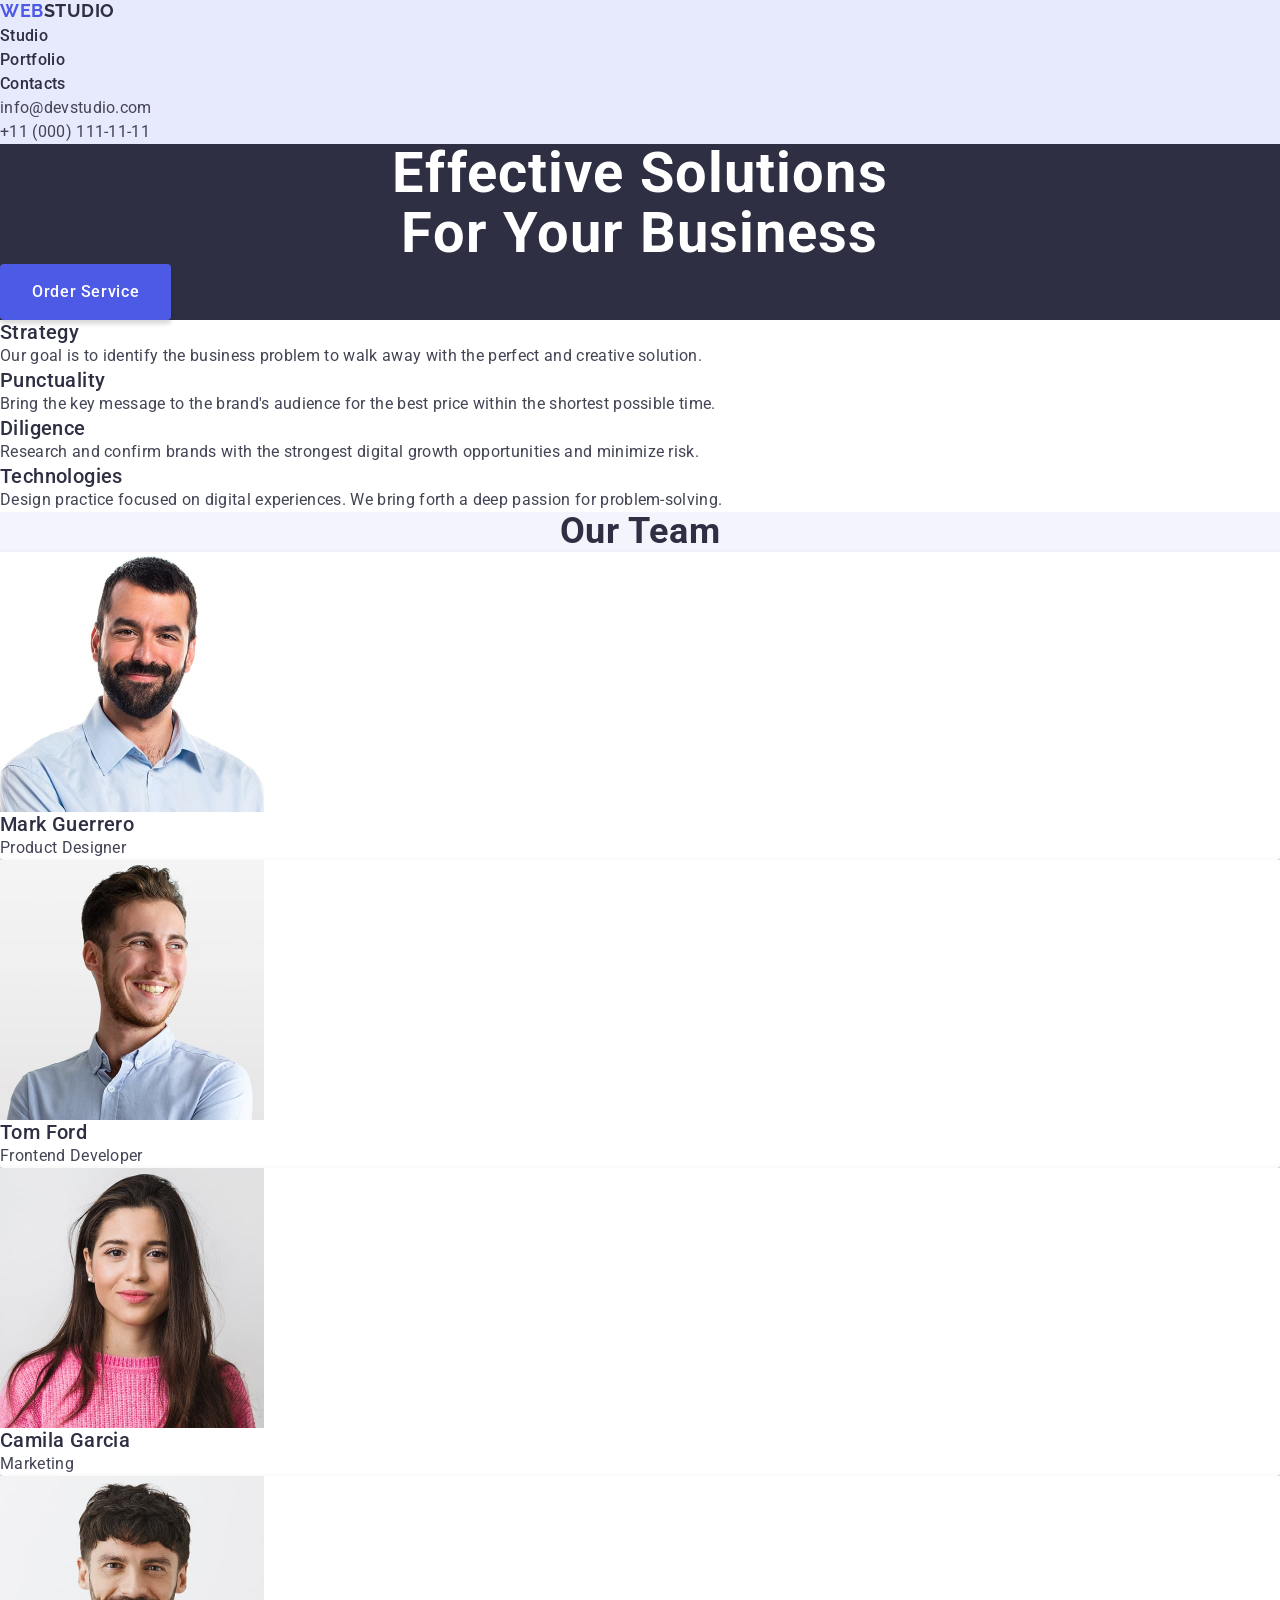
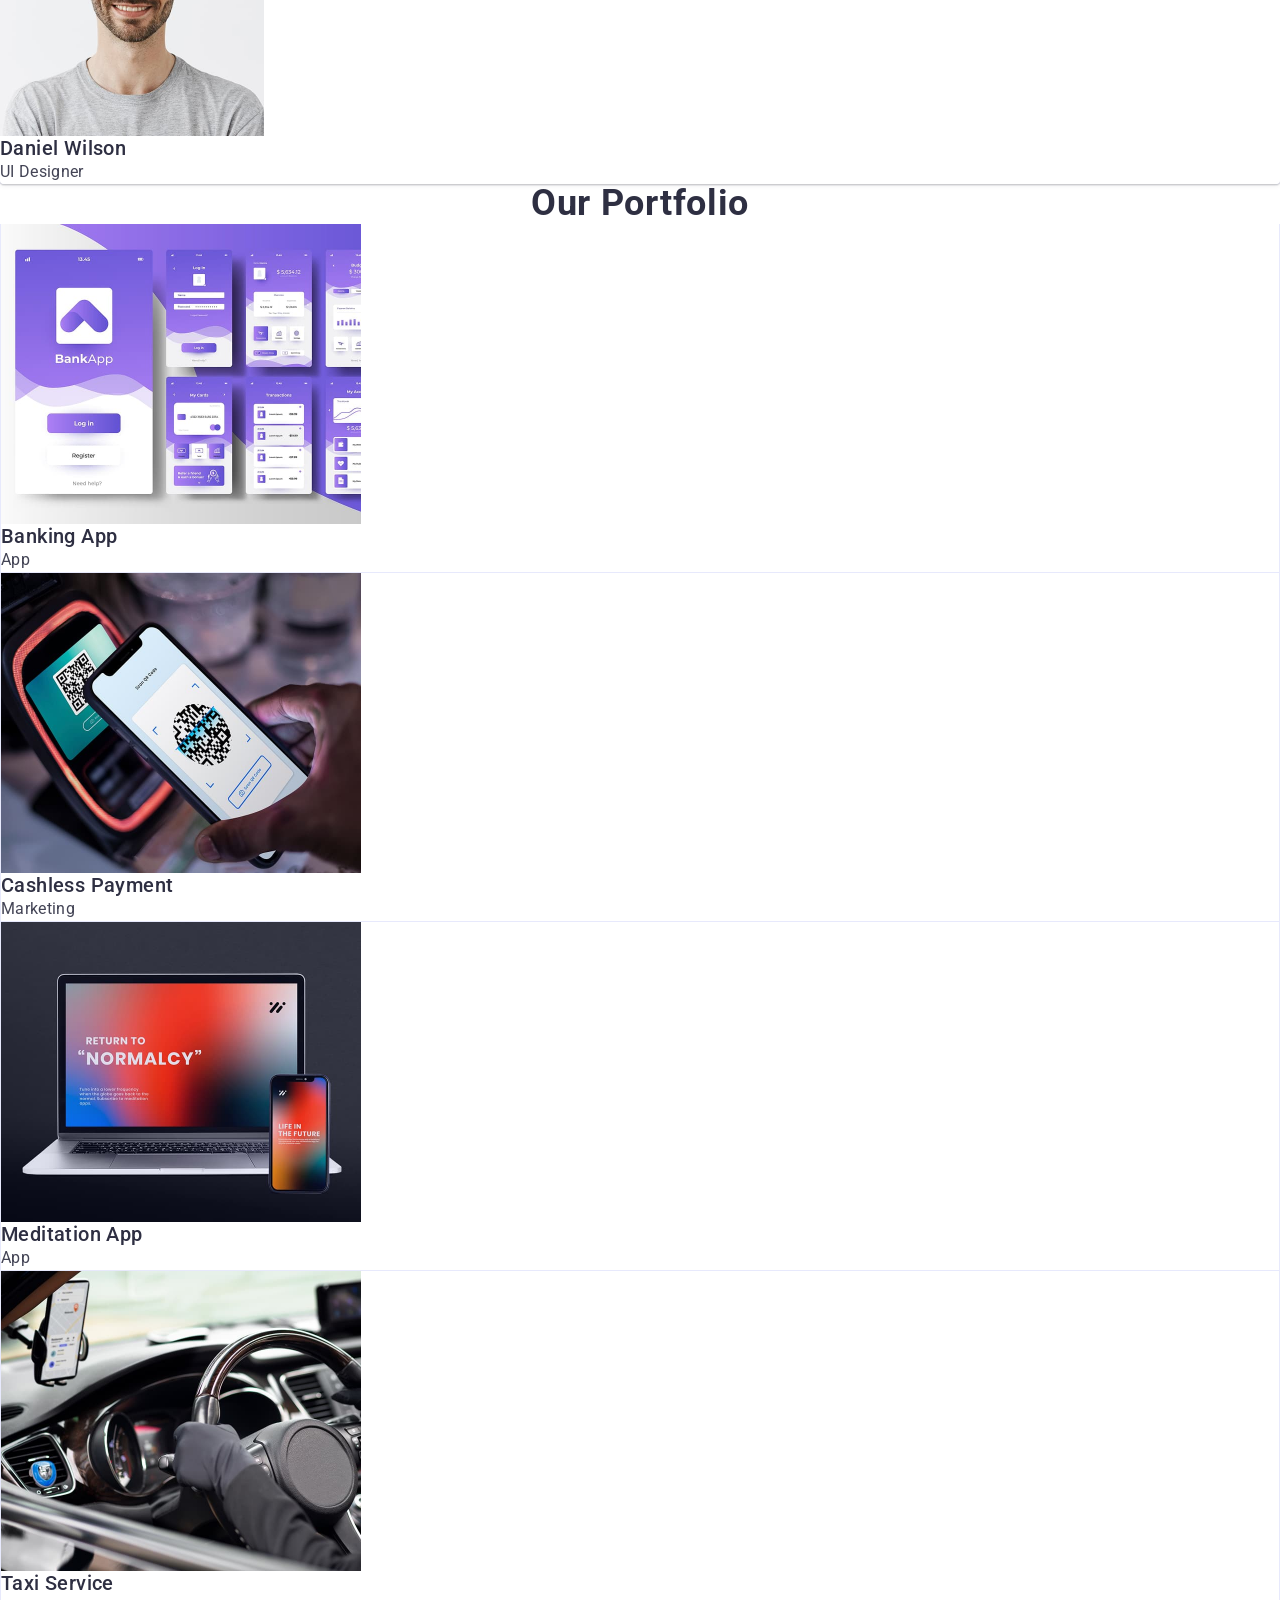
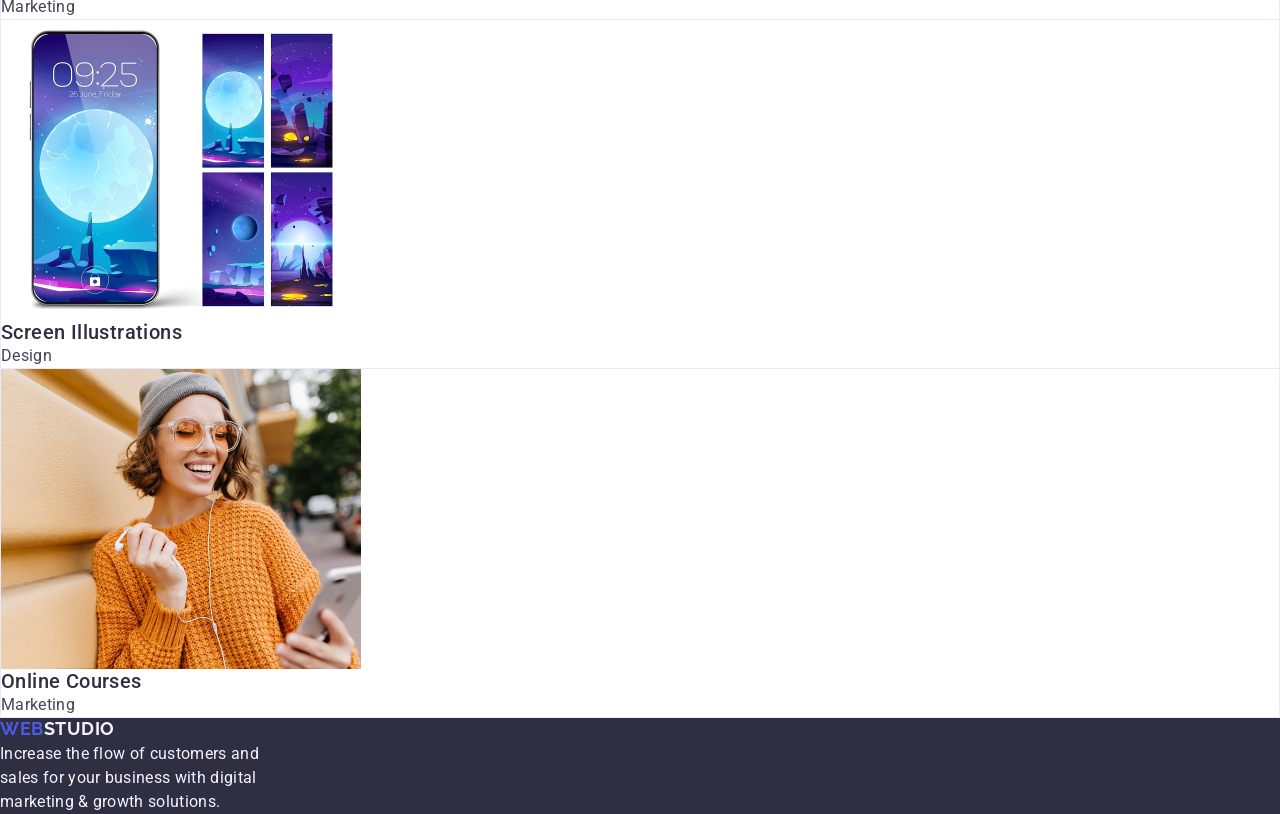
==== commit ca8714d3: "refactor classes" ====
--- a/index.html
+++ b/index.html
@@ -19,8 +19,6 @@
             rel="stylesheet"
             href="https://cdnjs.cloudflare.com/ajax/libs/modern-normalize/3.0.1/modern-normalize.min.css"
         />
-        <link rel="stylesheet" href="./css/reset.css" />
-        <link rel="stylesheet" href="./css/variables.css" />
         <link rel="stylesheet" href="./css/styles.css" />
     </head>
     <body>
@@ -28,35 +26,33 @@
             <!-- Navigation -->
             <nav class="nav">
                 <!-- Logo -->
-                <a class="link logo" href="./index.html"
-                    >Web<span class="highlight">Studio</span></a
+                <a class="logo" href="./index.html"
+                    >Web<span class="header-logo-accent">Studio</span></a
                 >
                 <!-- Navigation -->
                 <ul class="list">
                     <li class="nav-list-item">
-                        <a class="link" href="./index.html">Studio</a>
+                        <a class="nav-link" href="./index.html">Studio</a>
                     </li>
                     <li class="nav-list-item">
-                        <a class="link" href="">Portfolio</a>
+                        <a class="nav-link" href="">Portfolio</a>
                     </li>
                     <li class="nav-list-item">
-                        <a class="link" href="">Contacts</a>
+                        <a class="nav-link" href="">Contacts</a>
                     </li>
                 </ul>
             </nav>
 
             <!-- Contacts -->
             <address class="address">
-                <ul class="list">
-                    <li>
-                        <a
-                            class="link address-link"
-                            href="mailto:info@devstudio.com"
+                <ul class="address-list">
+                    <li class="address-list-item">
+                        <a class="address-link" href="mailto:info@devstudio.com"
                             >info@devstudio.com</a
                         >
                     </li>
-                    <li>
-                        <a class="link address-link" href="tel:+110001111111"
+                    <li class="address-list-item">
+                        <a class="address-link" href="tel:+110001111111"
                             >+11 (000) 111-11-11</a
                         >
                     </li>
@@ -68,39 +64,39 @@
             <!-- Hero Section -->
             <section class="hero">
                 <h1 class="hero-title">
-                    Effective Solutions <br />
-                    for Your Business
+                    Effective solutions <br />
+                    for your business
                 </h1>
-                <button class="button" type="button">Order Service</button>
-            </section>
-
-            <!-- About Us Section -->
-            <section class="about">
-                <!-- No header2 - add visually-hidden and aria-label="about us" -->
-                <h2 class="title">About us</h2>
-                <ul class="list">
-                    <li class="list-item">
+                <button class="hero-button" type="button">Order service</button>
+            </section>
+
+            <!-- Features Section -->
+            <section class="features">
+                <!-- No header2 -->
+                <h2 class="visually-hidden aria-label="features">Features</h2>
+                <ul class="features-list">
+                    <li class="features-list-item">
                         <h3 class="subtitle">Strategy</h3>
                         <p class="text">
                             Our goal is to identify the business problem to walk
                             away with the perfect and creative solution.
                         </p>
                     </li>
-                    <li class="list-item">
+                    <li class="features-list-item">
                         <h3 class="subtitle">Punctuality</h3>
                         <p class="text">
                             Bring the key message to the brand's audience for
                             the best price within the shortest possible time.
                         </p>
                     </li>
-                    <li class="list-item">
+                    <li class="features-list-item">
                         <h3 class="subtitle">Diligence</h3>
                         <p class="text">
                             Research and confirm brands with the strongest
                             digital growth opportunities and minimize risk.
                         </p>
                     </li>
-                    <li class="list-item">
+                    <li class="features-list-item">
                         <h3 class="subtitle">Technologies</h3>
                         <p class="text">
                             Design practice focused on digital experiences. We
@@ -113,51 +109,58 @@
             <!-- Our Team Section -->
             <section class="team">
                 <h2 class="title">Our team</h2>
-                <ul class="list">
-                    <li class="list-item">
-                        <img
-                            src="./images/image-1.jpg"
-                            alt="Mark Guerrero Product Designer WebStudio"
-                            aria-hidden="true"
-                            width="264"
-                            height="260"
-                        />
-                        <h3 class="subtitle">Mark Guerrero</h3>
-                        <p class="text">Product Designer</p>
-                    </li>
-                    <li class="list-item">
-                        <img
-                            src="./images/image-2.jpg"
-                            alt="Tom Ford Frontend Developer WebStudio"
-                            aria-hidden="true"
-                            width="264"
-                            height="260"
-                        />
-                        <h3 class="subtitle">Tom Ford</h3>
-                        <p class="text">Frontend Developer</p>
-                    </li>
-                    <li class="list-item">
-                        <img
-                            src="./images/image-3.jpg"
-                            alt="Camila Garcia Marketing WebStudio"
-                            aria-hidden="true"
-                            width="264"
-                            height="260"
-                        />
-                        <h3 class="subtitle">Camila Garcia</h3>
-                        <p class="text">Marketing</p>
-                    </li>
-                    <li class="list-item">
-                        <img
-                            src="./images/image-4.jpg"
-                            alt="Daniel Wilson UI Designer WebStudio"
-                            aria-hidden="true"
-                            width="264"
-                            height="260"
-                        />
-
-                        <h3 class="subtitle">Daniel Wilson</h3>
-                        <p class="text">UI Designer</p>
+                <ul class="team-list">
+                    <li class="team-list-item">
+                        <div class="team-card">
+                            <img
+                                src="./images/image-1.jpg"
+                                alt="Mark Guerrero Product Designer WebStudio"
+                                aria-hidden="true"
+                                width="264"
+                                height="260"
+                            />
+                            <h3 class="subtitle">Mark Guerrero</h3>
+                            <p class="text">Product Designer</p>
+                        </div>
+                    </li>
+                    <li class="team-list-item">
+                        <div class="team-card">
+                            <img
+                                src="./images/image-2.jpg"
+                                alt="Tom Ford Frontend Developer WebStudio"
+                                aria-hidden="true"
+                                width="264"
+                                height="260"
+                            />
+                            <h3 class="subtitle">Tom Ford</h3>
+                            <p class="text">Frontend Developer</p>
+                        </div>
+                    </li>
+                    <li class="team-list-item">
+                        <div class="team-card">
+                            <img
+                                src="./images/image-3.jpg"
+                                alt="Camila Garcia Marketing WebStudio"
+                                aria-hidden="true"
+                                width="264"
+                                height="260"
+                            />
+                            <h3 class="subtitle">Camila Garcia</h3>
+                            <p class="text">Marketing</p>
+                        </div>
+                    </li>
+                    <li class="team-list-item">
+                        <div class="team-card">
+                            <img
+                                src="./images/image-4.jpg"
+                                alt="Daniel Wilson UI Designer WebStudio"
+                                aria-hidden="true"
+                                width="264"
+                                height="260"
+                            />
+                            <h3 class="subtitle">Daniel Wilson</h3>
+                            <p class="text">UI Designer</p>
+                        </div>
                     </li>
                 </ul>
             </section>
@@ -166,70 +169,77 @@
             <section class="portfolio">
                 <h2 class="title">Our portfolio</h2>
                 <ul class="list">
-                    <li class="list-item">
-                        <img
-                            src="./images/image-5.jpg"
-                            alt="Banking app interface design with dashboard and transaction screens"
-                            width="360"
-                            height="300"
-                        />
-
-                        <h3 class="subtitle">Banking App</h3>
-                        <p class="text">App</p>
-                    </li>
-                    <li class="list-item">
-                        <img
-                            src="./images/image-6.jpg"
-                            alt="Paying via QR code scan at a contactless payment terminal"
-                            width="360"
-                            height="300"
-                        />
-
-                        <h3 class="subtitle">Cashless Payment</h3>
-                        <p class="text">Marketing</p>
-                    </li>
-                    <li class="list-item">
-                        <img
-                            src="./images/image-7.jpg"
-                            alt="Responsive web design mockup on laptop and smartphone"
-                            width="360"
-                            height="300"
-                        />
-
-                        <h3 class="subtitle">Meditation App</h3>
-                        <p class="text">App</p>
-                    </li>
-                    <li class="list-item">
-                        <img
-                            src="./images/image-8.jpg"
-                            alt="Smartphone with car navigation app mounted on a dashboard"
-                            width="360"
-                            height="300"
-                        />
-                        <h3 class="subtitle">Taxi Service</h3>
-                        <p class="text">Marketing</p>
-                    </li>
-                    <li class="list-item">
-                        <img
-                            src="./images/image-9.jpg"
-                            alt="Mobile app UI kit with celestial animated wallpapers"
-                            width="360"
-                            height="300"
-                        />
-
-                        <h3 class="subtitle">Screen Illustrations</h3>
-                        <p class="text">Design</p>
-                    </li>
-                    <li class="list-item">
-                        <img
-                            src="./images/image-10.jpg"
-                            alt="Smiling woman in casual wear listening to music on her smartphone"
-                            width="360"
-                            height="300"
-                        />
-
-                        <h3 class="subtitle">Online Courses</h3>
-                        <p class="text">Marketing</p>
+                    <li class="portfolio-list-item">
+                        <div class="portfolio-card">
+                            <img
+                                src="./images/image-5.jpg"
+                                alt="Banking app interface design with dashboard and transaction screens"
+                                width="360"
+                                height="300"
+                            />
+                            <h3 class="subtitle">Banking app</h3>
+                            <p class="text">App</p>
+                        </div>
+                    </li>
+                    <li class="portfolio-list-item">
+                        <div class="portfolio-card">
+                            <img
+                                src="./images/image-6.jpg"
+                                alt="Paying via QR code scan at a contactless payment terminal"
+                                width="360"
+                                height="300"
+                            />
+                            <h3 class="subtitle">Cashless payment</h3>
+                            <p class="text">Marketing</p>
+                        </div>
+                    </li>
+                    <li class="portfolio-list-item">
+                        <div class="portfolio-card">
+                            <img
+                                src="./images/image-7.jpg"
+                                alt="Responsive web design mockup on laptop and smartphone"
+                                width="360"
+                                height="300"
+                            />
+                            <h3 class="subtitle">Meditation app</h3>
+                            <p class="text">App</p>
+                        </div>
+                    </li>
+                    <li class="portfolio-list-item">
+                        <div class="portfolio-card">
+                            <img
+                                src="./images/image-8.jpg"
+                                alt="Smartphone with car navigation app mounted on a dashboard"
+                                width="360"
+                                height="300"
+                            />
+                            <h3 class="subtitle">Taxi service</h3>
+                            <p class="text">Marketing</p>
+                        </div>
+                    </li>
+                    <li class="portfolio-list-item">
+                        <div class="portfolio-card">
+                            <img
+                                src="./images/image-9.jpg"
+                                alt="Mobile app UI kit with celestial animated wallpapers"
+                                width="360"
+                                height="300"
+                            />
+                            <h3 class="subtitle">Screen illustrations</h3>
+                            <p class="text">Design</p>
+                        </div>
+                    </li>
+                    <li class="portfolio-list-item">
+                        <div class="portfolio-card">
+                            <img
+                                src="./images/image-10.jpg"
+                                alt="Smiling woman in casual wear listening to music on her smartphone"
+                                width="360"
+                                height="300"
+                            />
+                            <h3 class="subtitle">Online courses</h3>
+                            <p class="text">Marketing</p>
+                        </div>
                     </li>
                 </ul>
             </section>
@@ -237,8 +247,8 @@
 
         <footer class="footer">
             <!-- Logo -->
-            <a class="link logo" href="./index.html"
-                >Web<span class="highlight">Studio</span></a
+            <a class="logo" href="./index.html"
+                >Web<span class="footer-logo-accent">Studio</span></a
             >
             <!-- Advantage -->
             <p class="footer-text">
--- a/css/styles.css
+++ b/css/styles.css
@@ -1,59 +1,3 @@
-/* RESET */
-
-* {
-    box-sizing: border-box;
-}
-
-/* Задаємо властивості боді */
-body {
-    font-family: var(--font-family-body);
-    font-size: 16px;
-    font-weight: var(--font-weight-regular);
-    line-height: var(--line-height-body);
-    letter-spacing: 0.02em;
-    color: var(--body-text-color);
-    background-color: var(--white-background-color);
-}
-
-/* Скидаємо відступи заголовків */
-h1, h2, h3, h4, h5, h6, p {
-    margin: 0;
-    padding: 0;
-}
-
-/* Нормалізуємо властивості для картинок */
-img {
-  display: block;    /* Прибираємо нижній відступ */
-  max-width: 100%;   /* Щоб великі картинки не вилазили за межі екрана */
-  height: auto;      /* Зберігаємо пропорції */
-}
-
-/* Прибираємо підкреслення та наслідуємо колір у всіх посилань */
-.link {
-    text-decoration: none;
-    color: inherit;
-}
-
-/* Прибираємо маркери та відступи у списків */
-.list {
-    list-style: none;
-    margin: 0;
-    padding: 0;
-}
-
-/* Нормалізуємо кнопки */
-.button {
-  cursor: pointer;          /* Змінюємо курсор при наведенні */
-  border: none;             /* Прибираємо рамку */
-  background-color: transparent; /* Робимо фон прозорим */
-  padding: 0;               /* Прибираємо внутрішні відступи */
-}
-
-/* Прибираємо дефолтний курсив у address */
-.address {
-    font-style: normal;
-}
-
 /* Variables */
 
 :root {
@@ -77,11 +21,11 @@
     --font-weight-medium: 500; 
     --font-weight-bold: 700;
 
-    --line-height-title: 1.07143;
+    --line-height-hero-title: 1.07;
+    --line-height-title: 1.11;
+    --line-height-logo: 1.17;
+    --line-height-subtitle: 1.2;
     --line-height-body: 1.5;
-    --line-height-small: 1.16667;
-    --line-height-title: 1.11;
-    --line-height-subtitle: 1.2;
 
     --letter-spacing-basic: 0.02em;
     --letter-spacing-second: 0.04em;
@@ -91,6 +35,65 @@
     --card-shadow: 0 2px 1px 0 rgba(46, 47, 66, 0.08), 0 1px 1px 0 rgba(46, 47, 66, 0.16), 0 1px 6px 0 rgba(46, 47, 66, 0.08);
 
     --border-radius: 0 0 4px 4px;
+    --hero-button-border-radius: 4px;
+}
+
+/* RESET */
+
+*,
+*:hover,
+*:focus {
+    box-sizing: border-box;
+}
+
+/* Задаємо властивості боді */
+body {
+    font-family: var(--font-family-body);
+    font-size: 16px;
+    font-weight: var(--font-weight-regular);
+    line-height: var(--line-height-body);
+    letter-spacing: 0.02em;
+    color: var(--body-text-color);
+    background-color: var(--white-background-color);
+}
+
+/* Скидаємо відступи заголовків */
+h1, h2, h3, h4, h5, h6, p {
+    margin: 0;
+    padding: 0;
+}
+
+/* Нормалізуємо властивості для картинок */
+img {
+    display: block;    /* Прибираємо нижній відступ */
+    max-width: 100%;   /* Щоб великі картинки не вилазили за межі екрана */
+    height: auto;      /* Зберігаємо пропорції */
+}
+
+/* Прибираємо підкреслення та наслідуємо колір у всіх посилань */
+a {
+    text-decoration: none;
+    color: inherit;
+}
+
+/* Прибираємо маркери та відступи у списків */
+ul, ol {
+    list-style: none;
+    margin: 0;
+    padding: 0;
+}
+
+/* Нормалізуємо кнопки */
+button {
+    cursor: pointer;          /* Змінюємо курсор при наведенні */
+    border: none;             /* Прибираємо рамку */
+    background-color: transparent; /* Робимо фон прозорим */
+    padding: 0;               /* Прибираємо внутрішні відступи */
+}
+
+/* Прибираємо дефолтний курсив у address */
+address {
+    font-style: normal;
 }
 
 /* Header */
@@ -103,31 +106,28 @@
     font-family: var(--font-family-logo);
     font-weight: var(--font-weight-bold);
     font-size: 18px;
-    line-height: var(--line-height-small);
+    line-height: var(--line-height-logo);
     letter-spacing: var(--letter-spacing-logo);
     text-transform: uppercase;
-}
-
-.header .logo {
-    color: var(--dark-color);
-}
-
-.logo .highlight {
     color: var(--primary-brand-color);
 }
 
-.nav-list-item .link {
+.header-logo-accent {
+    color: var(--dark-color);
+}
+
+.nav-link {
     font-weight: var(--font-weight-medium);
     color: var(--dark-color);
 }
 
-.nav-list-item .link:hover,
-.nav-list-item .link:active {
+.nav-link:hover,
+.nav-link:focus {
     color: var(--pressed-state-color);
 }
 
 .address-link:hover,
-.address-link:active {
+.address-link:focus {
     color: var(--pressed-state-color);
 }
 
@@ -137,32 +137,58 @@
     background-color: var(--dark-color);
 }
 .hero-title {
+    font-size: 56px;
     font-weight: var(--font-weight-bold);
-    font-size: 56px;
-    line-height: var(--line-height-title);
+    line-height: var(--line-height-hero-title);
     letter-spacing: var(--letter-spacing-basic);
+    text-transform: capitalize;
+    text-align: center;
     color: var(--white-background-color);
 }
 
-.button {
-    border-radius: 4px;
+.hero-button {
+    display: inline-block;
     padding: 16px 32px;
-    width: 169px;
-    height: 56px;
+    align-items: center;
+    justify-content: center;
+    border-radius: var(--hero-button-border-radius);
     font-weight: var(--font-weight-medium);
+    line-height: var(--line-height-body);
     letter-spacing: var(--letter-spacing-second);
+    text-transform: capitalize;
     color: var(--white-background-color);
     box-shadow: var(--button-shadow);
     background-color: var(--primary-brand-color);
 }
 
-.button:hover,
-.button:active {
+.hero-button:hover,
+.hero-button:focus {
     box-shadow: var(--button-shadow);
     background: var(--pressed-state-color);
 }
 
-/* About Us */
+/* Sections */
+
+.title {
+    font-weight: var(--font-weight-bold);
+    font-size: 36px;
+    line-height: var(--line-height-title);
+    letter-spacing: var(--letter-spacing-basic);
+    text-align: center;
+    text-transform: capitalize;
+    color: var(--dark-color);
+}
+
+.subtitle {
+    font-weight: var(--font-weight-medium);
+    font-size: 20px;
+    line-height: var(--line-height-subtitle);
+    letter-spacing: var(--letter-spacing-basic);
+    text-transform: capitalize;
+    color: var(--dark-color);
+}
+
+/* Features */
 
 .visually-hidden {
     position: absolute;
@@ -178,46 +204,32 @@
     overflow: hidden;
 }
 
-/* Sections */
+/* Team */
 
 .team {
     background-color: var(--light-mode-color);
 }
 
-.team .list-item {
-    border-radius: 0 0 4px 4px;
+.team-list-item {
+    border-radius: var(--border-radius);
     box-shadow: var(--card-shadow);
-}
-
-.team .container{
+    overflow: hidden;
+}
+
+.team-card{
     background-color: var(--white-background-color);
 }
 
-.portfolio .container {
+.portfolio-card {
     border-bottom: 1px solid var(--accent-color);
     border-left: 1px solid var(--accent-color);
     border-right: 1px solid var(--accent-color);
 }
 
-.portfolio .list-item:hover,
-.portfolio .list-item:focus {
+.portfolio-list-item:hover,
+.portfolio-list-item:focus {
     box-shadow: var(--card-shadow);
-}
-
-.title {
-    font-weight: var(--font-weight-bold);
-    font-size: 36px;
-    line-height: var(--line-height-title);
-    letter-spacing: var(--letter-spacing-basic);
-    color: var(--dark-color);
-}
-
-.subtitle {
-    font-weight: var(--font-weight-medium);
-    font-size: 20px;
-    line-height: var(--line-height-subtitle);
-    letter-spacing: var(--letter-spacing-basic);
-    color: var(--dark-color);
+    overflow: hidden;
 }
 
 /* Footer */
@@ -226,7 +238,7 @@
     background-color: var(--dark-color);
 }
 
-.footer .logo {
+.footer-logo-accent {
     color: var(--light-mode-color);
 }
 
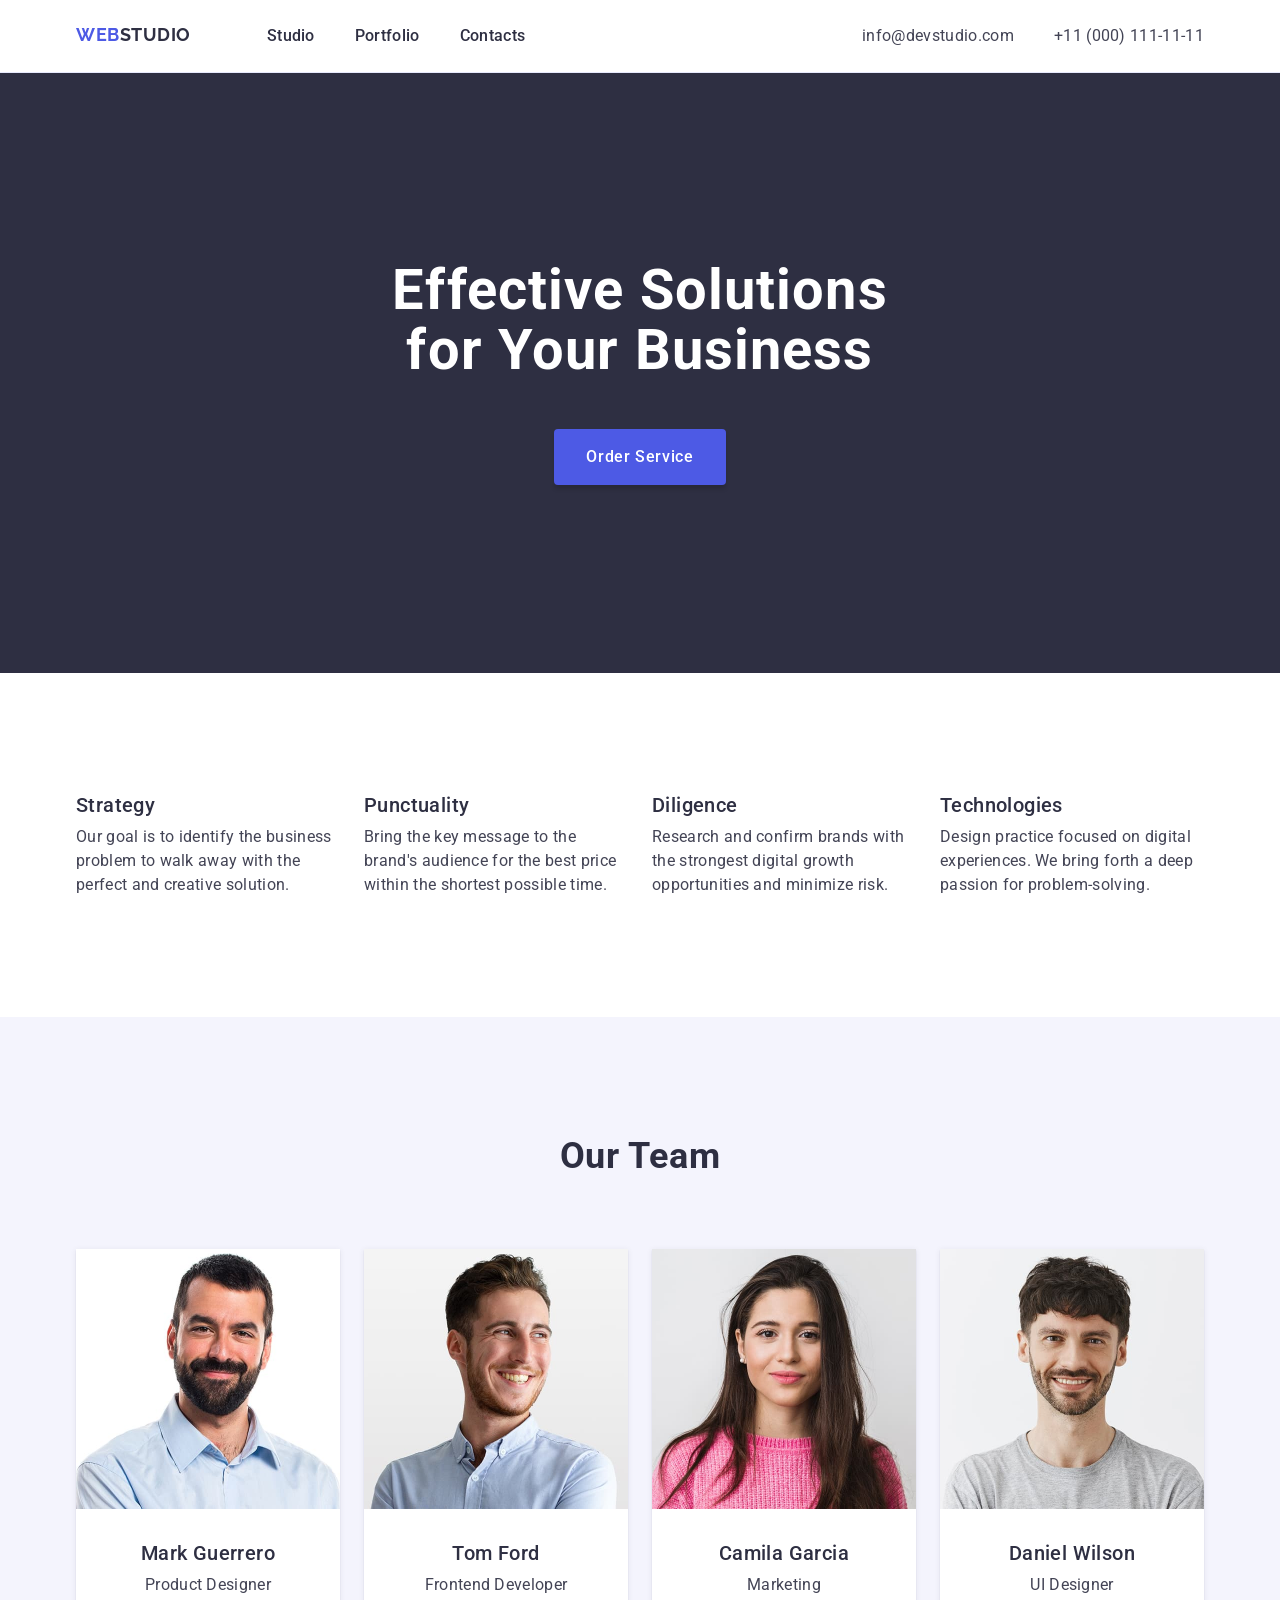
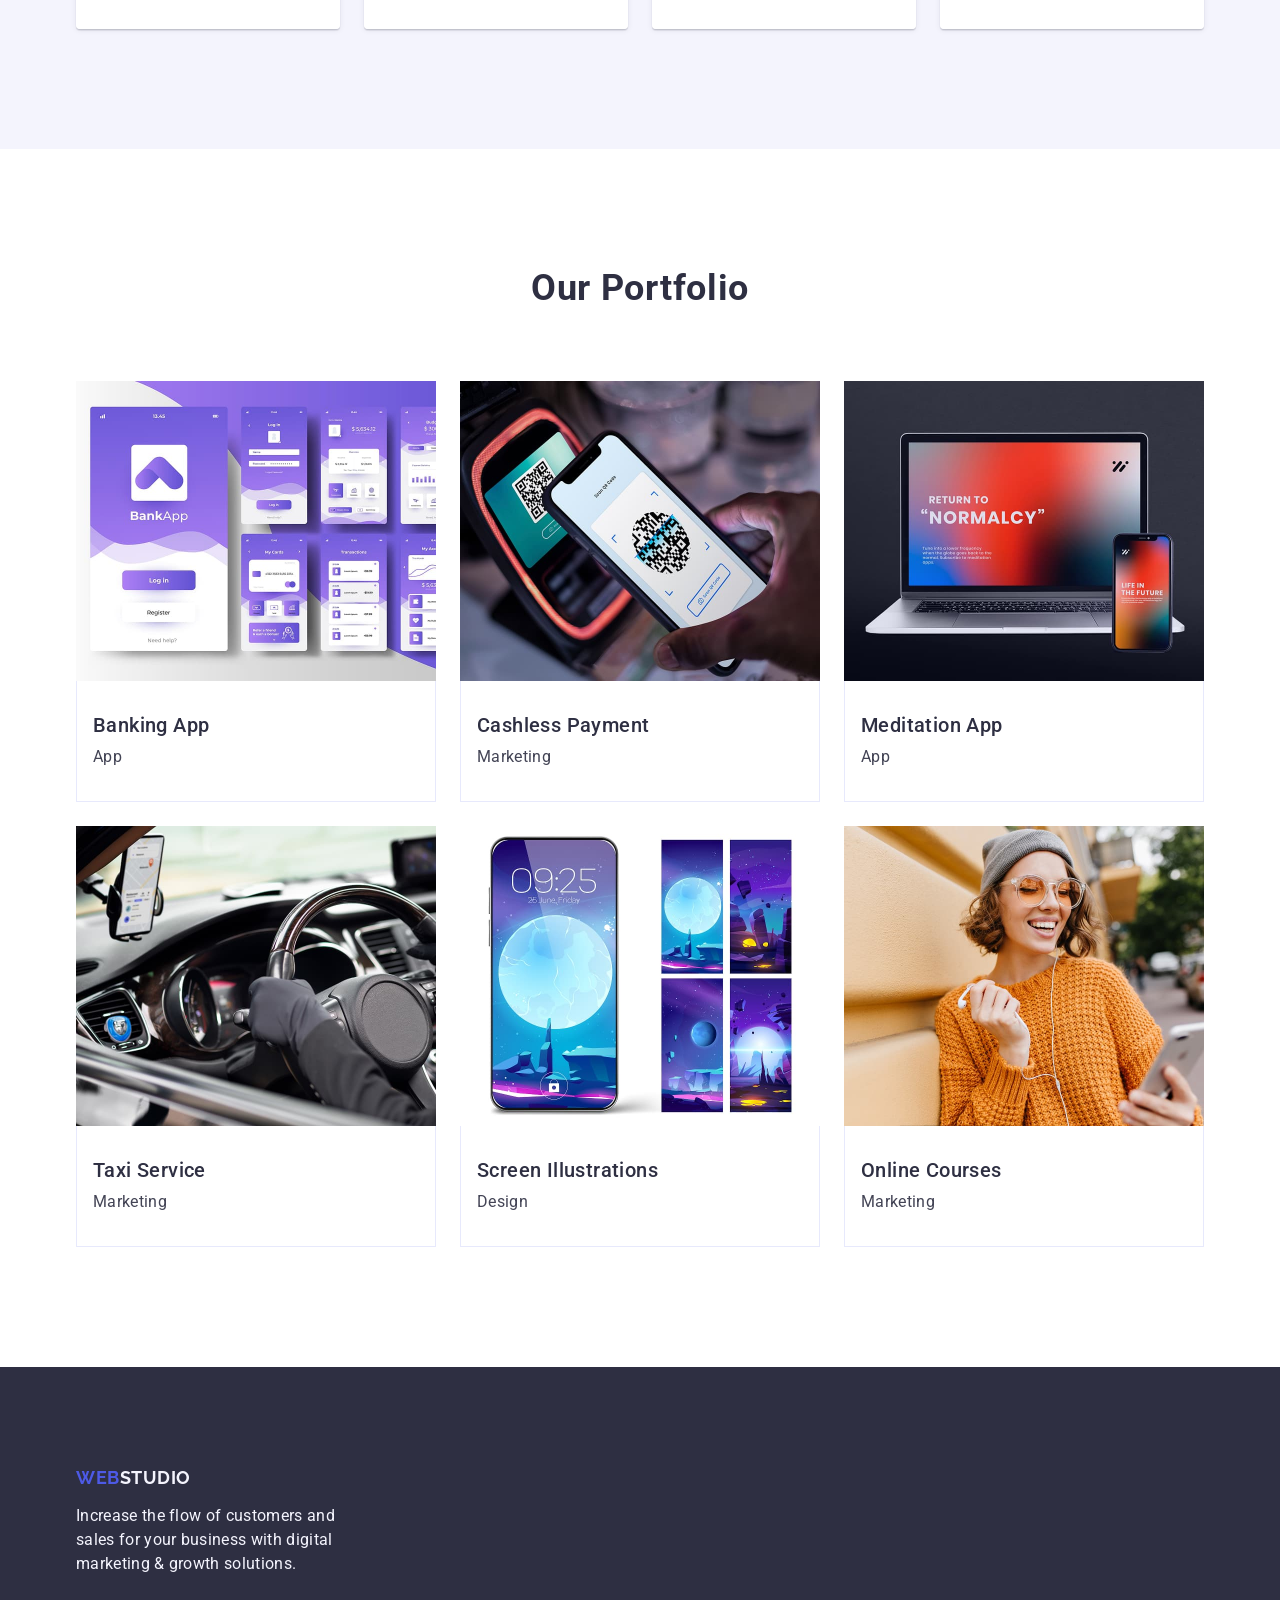
==== commit 8137ceb8: "add geometry and flex" ====
--- a/index.html
+++ b/index.html
@@ -22,240 +22,292 @@
         <link rel="stylesheet" href="./css/styles.css" />
     </head>
     <body>
-        <header class="header">
-            <!-- Navigation -->
-            <nav class="nav">
-                <!-- Logo -->
-                <a class="logo" href="./index.html"
-                    >Web<span class="header-logo-accent">Studio</span></a
-                >
-                <!-- Navigation -->
-                <ul class="list">
-                    <li class="nav-list-item">
-                        <a class="nav-link" href="./index.html">Studio</a>
-                    </li>
-                    <li class="nav-list-item">
-                        <a class="nav-link" href="">Portfolio</a>
-                    </li>
-                    <li class="nav-list-item">
-                        <a class="nav-link" href="">Contacts</a>
-                    </li>
-                </ul>
-            </nav>
-
-            <!-- Contacts -->
-            <address class="address">
-                <ul class="address-list">
-                    <li class="address-list-item">
-                        <a class="address-link" href="mailto:info@devstudio.com"
-                            >info@devstudio.com</a
+        <div class="page-container">
+            <header class="header">
+                <div class="container">
+                    <!-- Navigation -->
+                    <nav class="nav">
+                        <!-- Logo -->
+                        <a class="logo-link" href="./index.html"
+                            >Web<span class="header-logo-accent"
+                                >Studio</span
+                            ></a
                         >
-                    </li>
-                    <li class="address-list-item">
-                        <a class="address-link" href="tel:+110001111111"
-                            >+11 (000) 111-11-11</a
-                        >
-                    </li>
-                </ul>
-            </address>
-        </header>
-
-        <main>
-            <!-- Hero Section -->
-            <section class="hero">
-                <h1 class="hero-title">
-                    Effective solutions <br />
-                    for your business
-                </h1>
-                <button class="hero-button" type="button">Order service</button>
-            </section>
-
-            <!-- Features Section -->
-            <section class="features">
-                <!-- No header2 -->
-                <h2 class="visually-hidden aria-label="features">Features</h2>
-                <ul class="features-list">
-                    <li class="features-list-item">
-                        <h3 class="subtitle">Strategy</h3>
-                        <p class="text">
-                            Our goal is to identify the business problem to walk
-                            away with the perfect and creative solution.
-                        </p>
-                    </li>
-                    <li class="features-list-item">
-                        <h3 class="subtitle">Punctuality</h3>
-                        <p class="text">
-                            Bring the key message to the brand's audience for
-                            the best price within the shortest possible time.
-                        </p>
-                    </li>
-                    <li class="features-list-item">
-                        <h3 class="subtitle">Diligence</h3>
-                        <p class="text">
-                            Research and confirm brands with the strongest
-                            digital growth opportunities and minimize risk.
-                        </p>
-                    </li>
-                    <li class="features-list-item">
-                        <h3 class="subtitle">Technologies</h3>
-                        <p class="text">
-                            Design practice focused on digital experiences. We
-                            bring forth a deep passion for problem-solving.
-                        </p>
-                    </li>
-                </ul>
-            </section>
-
-            <!-- Our Team Section -->
-            <section class="team">
-                <h2 class="title">Our team</h2>
-                <ul class="team-list">
-                    <li class="team-list-item">
-                        <div class="team-card">
-                            <img
-                                src="./images/image-1.jpg"
-                                alt="Mark Guerrero Product Designer WebStudio"
-                                aria-hidden="true"
-                                width="264"
-                                height="260"
-                            />
-                            <h3 class="subtitle">Mark Guerrero</h3>
-                            <p class="text">Product Designer</p>
-                        </div>
-                    </li>
-                    <li class="team-list-item">
-                        <div class="team-card">
-                            <img
-                                src="./images/image-2.jpg"
-                                alt="Tom Ford Frontend Developer WebStudio"
-                                aria-hidden="true"
-                                width="264"
-                                height="260"
-                            />
-                            <h3 class="subtitle">Tom Ford</h3>
-                            <p class="text">Frontend Developer</p>
-                        </div>
-                    </li>
-                    <li class="team-list-item">
-                        <div class="team-card">
-                            <img
-                                src="./images/image-3.jpg"
-                                alt="Camila Garcia Marketing WebStudio"
-                                aria-hidden="true"
-                                width="264"
-                                height="260"
-                            />
-                            <h3 class="subtitle">Camila Garcia</h3>
-                            <p class="text">Marketing</p>
-                        </div>
-                    </li>
-                    <li class="team-list-item">
-                        <div class="team-card">
-                            <img
-                                src="./images/image-4.jpg"
-                                alt="Daniel Wilson UI Designer WebStudio"
-                                aria-hidden="true"
-                                width="264"
-                                height="260"
-                            />
-                            <h3 class="subtitle">Daniel Wilson</h3>
-                            <p class="text">UI Designer</p>
-                        </div>
-                    </li>
-                </ul>
-            </section>
-
-            <!-- Portfolio -->
-            <section class="portfolio">
-                <h2 class="title">Our portfolio</h2>
-                <ul class="list">
-                    <li class="portfolio-list-item">
-                        <div class="portfolio-card">
-                            <img
-                                src="./images/image-5.jpg"
-                                alt="Banking app interface design with dashboard and transaction screens"
-                                width="360"
-                                height="300"
-                            />
-                            <h3 class="subtitle">Banking app</h3>
-                            <p class="text">App</p>
-                        </div>
-                    </li>
-                    <li class="portfolio-list-item">
-                        <div class="portfolio-card">
-                            <img
-                                src="./images/image-6.jpg"
-                                alt="Paying via QR code scan at a contactless payment terminal"
-                                width="360"
-                                height="300"
-                            />
-                            <h3 class="subtitle">Cashless payment</h3>
-                            <p class="text">Marketing</p>
-                        </div>
-                    </li>
-                    <li class="portfolio-list-item">
-                        <div class="portfolio-card">
-                            <img
-                                src="./images/image-7.jpg"
-                                alt="Responsive web design mockup on laptop and smartphone"
-                                width="360"
-                                height="300"
-                            />
-                            <h3 class="subtitle">Meditation app</h3>
-                            <p class="text">App</p>
-                        </div>
-                    </li>
-                    <li class="portfolio-list-item">
-                        <div class="portfolio-card">
-                            <img
-                                src="./images/image-8.jpg"
-                                alt="Smartphone with car navigation app mounted on a dashboard"
-                                width="360"
-                                height="300"
-                            />
-                            <h3 class="subtitle">Taxi service</h3>
-                            <p class="text">Marketing</p>
-                        </div>
-                    </li>
-                    <li class="portfolio-list-item">
-                        <div class="portfolio-card">
-                            <img
-                                src="./images/image-9.jpg"
-                                alt="Mobile app UI kit with celestial animated wallpapers"
-                                width="360"
-                                height="300"
-                            />
-                            <h3 class="subtitle">Screen illustrations</h3>
-                            <p class="text">Design</p>
-                        </div>
-                    </li>
-                    <li class="portfolio-list-item">
-                        <div class="portfolio-card">
-                            <img
-                                src="./images/image-10.jpg"
-                                alt="Smiling woman in casual wear listening to music on her smartphone"
-                                width="360"
-                                height="300"
-                            />
-                            <h3 class="subtitle">Online courses</h3>
-                            <p class="text">Marketing</p>
-                        </div>
-                    </li>
-                </ul>
-            </section>
-        </main>
-
-        <footer class="footer">
-            <!-- Logo -->
-            <a class="logo" href="./index.html"
-                >Web<span class="footer-logo-accent">Studio</span></a
-            >
-            <!-- Advantage -->
-            <p class="footer-text">
-                Increase the flow of customers and<br />
-                sales for your business with digital<br />
-                marketing & growth solutions.
-            </p>
-        </footer>
+                        <!-- Navigation -->
+                        <ul class="nav-list">
+                            <li class="nav-list-item">
+                                <a class="nav-link" href="./index.html"
+                                    >Studio</a
+                                >
+                            </li>
+                            <li class="nav-list-item">
+                                <a class="nav-link" href="">Portfolio</a>
+                            </li>
+                            <li class="nav-list-item">
+                                <a class="nav-link" href="">Contacts</a>
+                            </li>
+                        </ul>
+                    </nav>
+
+                    <!-- Contacts -->
+                    <address class="address">
+                        <ul class="address-list">
+                            <li class="address-list-item">
+                                <a
+                                    class="address-link"
+                                    href="mailto:info@devstudio.com"
+                                    >info@devstudio.com</a
+                                >
+                            </li>
+                            <li class="address-list-item">
+                                <a class="address-link" href="tel:+110001111111"
+                                    >+11 (000) 111-11-11</a
+                                >
+                            </li>
+                        </ul>
+                    </address>
+                </div>
+            </header>
+
+            <main>
+                <!-- Hero Section -->
+                <section class="hero">
+                    <div class="container">
+                        <h1 class="hero-title">
+                            Effective Solutions <br />
+                            for Your Business
+                        </h1>
+                        <button class="hero-button" type="button">
+                            Order service
+                        </button>
+                    </div>
+                </section>
+
+                <!-- Features Section -->
+                <section class="section features">
+                    <div class="container">
+                        <!-- No header2 -->
+                        <h2 class="visually-hidden" aria-label="features">
+                            Features
+                        </h2>
+                        <ul class="features-list">
+                            <li class="features-list-item">
+                                <h3 class="subtitle">Strategy</h3>
+                                <p class="text">
+                                    Our goal is to identify the business problem
+                                    to walk away with the perfect and creative
+                                    solution.
+                                </p>
+                            </li>
+                            <li class="features-list-item">
+                                <h3 class="subtitle">Punctuality</h3>
+                                <p class="text">
+                                    Bring the key message to the brand's
+                                    audience for the best price within the
+                                    shortest possible time.
+                                </p>
+                            </li>
+                            <li class="features-list-item">
+                                <h3 class="subtitle">Diligence</h3>
+                                <p class="text">
+                                    Research and confirm brands with the
+                                    strongest digital growth opportunities and
+                                    minimize risk.
+                                </p>
+                            </li>
+                            <li class="features-list-item">
+                                <h3 class="subtitle">Technologies</h3>
+                                <p class="text">
+                                    Design practice focused on digital
+                                    experiences. We bring forth a deep passion
+                                    for problem-solving.
+                                </p>
+                            </li>
+                        </ul>
+                    </div>
+                </section>
+
+                <!-- Our Team Section -->
+                <section class="section team">
+                    <div class="container">
+                        <h2 class="title">Our team</h2>
+                        <ul class="team-list">
+                            <li class="team-list-item">
+                                <div class="team-card">
+                                    <img
+                                        src="./images/image-1.jpg"
+                                        alt="Mark Guerrero Product Designer WebStudio"
+                                        aria-hidden="true"
+                                        width="264"
+                                        height="260"
+                                    />
+                                    <div class="team-card-text-content">
+                                        <h3 class="subtitle">Mark Guerrero</h3>
+                                        <p class="text">Product Designer</p>
+                                    </div>
+                                </div>
+                            </li>
+                            <li class="team-list-item">
+                                <div class="team-card">
+                                    <img
+                                        src="./images/image-2.jpg"
+                                        alt="Tom Ford Frontend Developer WebStudio"
+                                        aria-hidden="true"
+                                        width="264"
+                                        height="260"
+                                    />
+                                    <div class="team-card-text-content">
+                                        <h3 class="subtitle">Tom Ford</h3>
+                                        <p class="text">Frontend Developer</p>
+                                    </div>
+                                </div>
+                            </li>
+                            <li class="team-list-item">
+                                <div class="team-card">
+                                    <img
+                                        src="./images/image-3.jpg"
+                                        alt="Camila Garcia Marketing WebStudio"
+                                        aria-hidden="true"
+                                        width="264"
+                                        height="260"
+                                    />
+                                    <div class="team-card-text-content">
+                                        <h3 class="subtitle">Camila Garcia</h3>
+                                        <p class="text">Marketing</p>
+                                    </div>
+                                </div>
+                            </li>
+                            <li class="team-list-item">
+                                <div class="team-card">
+                                    <img
+                                        src="./images/image-4.jpg"
+                                        alt="Daniel Wilson UI Designer WebStudio"
+                                        aria-hidden="true"
+                                        width="264"
+                                        height="260"
+                                    />
+                                    <div class="team-card-text-content">
+                                        <h3 class="subtitle">Daniel Wilson</h3>
+                                        <p class="text">UI Designer</p>
+                                    </div>
+                                </div>
+                            </li>
+                        </ul>
+                    </div>
+                </section>
+
+                <!-- Portfolio -->
+                <section class="section portfolio">
+                    <div class="container">
+                        <h2 class="title">Our portfolio</h2>
+                        <ul class="portfolio-list">
+                            <li class="portfolio-list-item">
+                                <div class="portfolio-card">
+                                    <img
+                                        src="./images/image-5.jpg"
+                                        alt="Banking app interface design with dashboard and transaction screens"
+                                        width="360"
+                                        height="300"
+                                    />
+                                    <div class="portfolio-card-text-content">
+                                        <h3 class="subtitle">Banking app</h3>
+                                        <p class="text">App</p>
+                                    </div>
+                                </div>
+                            </li>
+                            <li class="portfolio-list-item">
+                                <div class="portfolio-card">
+                                    <img
+                                        src="./images/image-6.jpg"
+                                        alt="Paying via QR code scan at a contactless payment terminal"
+                                        width="360"
+                                        height="300"
+                                    />
+                                    <div class="portfolio-card-text-content">
+                                        <h3 class="subtitle">
+                                            Cashless payment
+                                        </h3>
+                                        <p class="text">Marketing</p>
+                                    </div>
+                                </div>
+                            </li>
+                            <li class="portfolio-list-item">
+                                <div class="portfolio-card">
+                                    <img
+                                        src="./images/image-7.jpg"
+                                        alt="Responsive web design mockup on laptop and smartphone"
+                                        width="360"
+                                        height="300"
+                                    />
+                                    <div class="portfolio-card-text-content">
+                                        <h3 class="subtitle">Meditation app</h3>
+                                        <p class="text">App</p>
+                                    </div>
+                                </div>
+                            </li>
+                            <li class="portfolio-list-item">
+                                <div class="portfolio-card">
+                                    <img
+                                        src="./images/image-8.jpg"
+                                        alt="Smartphone with car navigation app mounted on a dashboard"
+                                        width="360"
+                                        height="300"
+                                    />
+                                    <div class="portfolio-card-text-content">
+                                        <h3 class="subtitle">Taxi service</h3>
+                                        <p class="text">Marketing</p>
+                                    </div>
+                                </div>
+                            </li>
+                            <li class="portfolio-list-item">
+                                <div class="portfolio-card">
+                                    <img
+                                        src="./images/image-9.jpg"
+                                        alt="Mobile app UI kit with celestial animated wallpapers"
+                                        width="360"
+                                        height="300"
+                                    />
+                                    <div class="portfolio-card-text-content">
+                                        <h3 class="subtitle">
+                                            Screen illustrations
+                                        </h3>
+                                        <p class="text">Design</p>
+                                    </div>
+                                </div>
+                            </li>
+                            <li class="portfolio-list-item">
+                                <div class="portfolio-card">
+                                    <img
+                                        src="./images/image-10.jpg"
+                                        alt="Smiling woman in casual wear listening to music on her smartphone"
+                                        width="360"
+                                        height="300"
+                                    />
+                                    <div class="portfolio-card-text-content">
+                                        <h3 class="subtitle">Online courses</h3>
+                                        <p class="text">Marketing</p>
+                                    </div>
+                                </div>
+                            </li>
+                        </ul>
+                    </div>
+                </section>
+            </main>
+
+            <footer class="footer">
+                <div class="container">
+                    <!-- Logo -->
+                    <a class="logo-link" href="./index.html"
+                        >Web<span class="footer-logo-accent">Studio</span></a
+                    >
+                    <!-- Advantage -->
+                    <p class="footer-text">
+                        Increase the flow of customers and<br />
+                        sales for your business with digital<br />
+                        marketing & growth solutions.
+                    </p>
+                </div>
+            </footer>
+        </div>
     </body>
 </html>
--- a/css/styles.css
+++ b/css/styles.css
@@ -1,4 +1,4 @@
-/* Variables */
+/* Variables #region */
 
 :root {
     --primary-brand-color: #4D5AE5;   /* IRIS */
@@ -37,16 +37,47 @@
     --border-radius: 0 0 4px 4px;
     --hero-button-border-radius: 4px;
 }
-
-/* RESET */
-
-*,
-*:hover,
-*:focus {
-    box-sizing: border-box;
-}
-
-/* Задаємо властивості боді */
+/* #endregion */
+
+/* Reset #region */
+
+h1, h2, h3, h4, h5, h6, p { /* Скидаємо відступи заголовків */
+    margin: 0;
+    padding: 0;
+}
+
+img {                  /* Нормалізуємо властивості для картинок */
+    display: block;    /* Прибираємо нижній відступ */
+    max-width: 100%;   /* Щоб великі картинки не вилазили за межі екрана */
+    height: auto;      /* Зберігаємо пропорції */
+}
+
+a {             /* Прибираємо підкреслення та наслідуємо колір у всіх посилань */
+    text-decoration: none;
+    color: inherit;
+}
+
+ul, ol {        /* Прибираємо маркери та відступи у списків */
+    margin-top: 0;
+    margin-bottom: 0;
+    padding-left: 0;
+    list-style: none;
+}
+
+button {                      /* Нормалізуємо кнопки */
+    cursor: pointer;          /* Змінюємо курсор при наведенні */
+    border: none;             /* Прибираємо рамку */
+    background-color: transparent; /* Робимо фон прозорим */
+    padding: 0;               /* Прибираємо внутрішні відступи */
+}
+
+address {       /* Прибираємо дефолтний курсив у address */
+    font-style: normal;
+}
+/* #endregion */
+
+/* Body #region */
+
 body {
     font-family: var(--font-family-body);
     font-size: 16px;
@@ -57,52 +88,50 @@
     background-color: var(--white-background-color);
 }
 
-/* Скидаємо відступи заголовків */
-h1, h2, h3, h4, h5, h6, p {
-    margin: 0;
-    padding: 0;
-}
-
-/* Нормалізуємо властивості для картинок */
-img {
-    display: block;    /* Прибираємо нижній відступ */
-    max-width: 100%;   /* Щоб великі картинки не вилазили за межі екрана */
-    height: auto;      /* Зберігаємо пропорції */
-}
-
-/* Прибираємо підкреслення та наслідуємо колір у всіх посилань */
-a {
-    text-decoration: none;
-    color: inherit;
-}
-
-/* Прибираємо маркери та відступи у списків */
-ul, ol {
-    list-style: none;
-    margin: 0;
-    padding: 0;
-}
-
-/* Нормалізуємо кнопки */
-button {
-    cursor: pointer;          /* Змінюємо курсор при наведенні */
-    border: none;             /* Прибираємо рамку */
-    background-color: transparent; /* Робимо фон прозорим */
-    padding: 0;               /* Прибираємо внутрішні відступи */
-}
-
-/* Прибираємо дефолтний курсив у address */
-address {
-    font-style: normal;
-}
-
-/* Header */
+.page-container {   /* Крок 1. Притискаємо футер вниз */
+    min-height: 100vh;
+    display: flex;
+    flex-direction: column;
+}
+
+main {              /* Крок 2. Притискаємо футер вниз */
+    flex-grow: 1;
+}
+
+.container { 
+    max-width: 1158px;
+    padding: 0 15px;
+    margin: 0 auto;  
+}
+
+/* Header #region */
 
 .header {
-    background-color: var(--accent-color);
-}
-
-.logo {
+    border-bottom: 1px solid var(--accent-color);
+    background-color: var(--white-background-color);
+}
+
+.header .container {
+    display: flex;
+    justify-content: space-between;
+}
+
+.nav,
+.nav-list,
+.address-list {
+    display: flex;
+}
+
+.nav-list {
+    margin-left: 76px;
+}
+
+.nav-list-item:not(:first-child),
+.address-list-item:not(:first-child) {
+    margin-left: 40px;
+}
+
+.logo-link {
     font-family: var(--font-family-logo);
     font-weight: var(--font-weight-bold);
     font-size: 18px;
@@ -112,6 +141,14 @@
     color: var(--primary-brand-color);
 }
 
+.header .logo-link,
+.nav-link,
+.address-link {
+    display: inline-block;
+    padding-top: 24px;
+    padding-bottom: 24px;
+}
+
 .header-logo-accent {
     color: var(--dark-color);
 }
@@ -122,35 +159,34 @@
 }
 
 .nav-link:hover,
-.nav-link:focus {
-    color: var(--pressed-state-color);
-}
-
+.nav-link:focus,
 .address-link:hover,
 .address-link:focus {
     color: var(--pressed-state-color);
 }
-
-/* Hero */
+/* #endregion */
+
+/* Hero #region */
 
 .hero {
+    padding-top: 188px;
+    padding-bottom: 188px;
     background-color: var(--dark-color);
 }
 .hero-title {
+    margin-bottom: 48px;
     font-size: 56px;
     font-weight: var(--font-weight-bold);
     line-height: var(--line-height-hero-title);
     letter-spacing: var(--letter-spacing-basic);
-    text-transform: capitalize;
     text-align: center;
     color: var(--white-background-color);
 }
 
 .hero-button {
-    display: inline-block;
+    display: block;
+    margin: 0 auto;
     padding: 16px 32px;
-    align-items: center;
-    justify-content: center;
     border-radius: var(--hero-button-border-radius);
     font-weight: var(--font-weight-medium);
     line-height: var(--line-height-body);
@@ -164,12 +200,19 @@
 .hero-button:hover,
 .hero-button:focus {
     box-shadow: var(--button-shadow);
-    background: var(--pressed-state-color);
-}
-
-/* Sections */
+    background-color: var(--pressed-state-color);
+}
+/* #endregion */
+
+/* Sections #region */
+
+.section {
+    padding-top: 120px;
+    padding-bottom: 120px;
+}
 
 .title {
+    margin-bottom: 72px;
     font-weight: var(--font-weight-bold);
     font-size: 36px;
     line-height: var(--line-height-title);
@@ -180,6 +223,7 @@
 }
 
 .subtitle {
+    margin-bottom: 8px;
     font-weight: var(--font-weight-medium);
     font-size: 20px;
     line-height: var(--line-height-subtitle);
@@ -188,7 +232,16 @@
     color: var(--dark-color);
 }
 
-/* Features */
+.features-list,
+.team-list,
+.portfolio-list {
+    display: flex;
+    flex-wrap: wrap;
+    gap: 24px;
+}
+/* #endregion */
+
+/* Features #region */
 
 .visually-hidden {
     position: absolute;
@@ -204,13 +257,20 @@
     overflow: hidden;
 }
 
-/* Team */
+.features-list-item {
+    flex-basis: calc((100% - (24px*3)) / 4);
+}
+
+/* #endregion */
+
+/* Team #region */
 
 .team {
     background-color: var(--light-mode-color);
 }
 
 .team-list-item {
+    flex-basis: calc((100% - (24px*3)) / 4);
     border-radius: var(--border-radius);
     box-shadow: var(--card-shadow);
     overflow: hidden;
@@ -220,22 +280,46 @@
     background-color: var(--white-background-color);
 }
 
-.portfolio-card {
-    border-bottom: 1px solid var(--accent-color);
-    border-left: 1px solid var(--accent-color);
-    border-right: 1px solid var(--accent-color);
+.team-card-text-content {
+    padding: 32px 16px;
+    text-align: center;
+}
+/* #endregion */
+
+/* Portfolio #region */
+
+.portfolio-list {
+    flex-wrap: wrap;
+}
+
+.portfolio-list-item {
+    flex-basis: calc((100% - (24px*2)) / 3);
 }
 
 .portfolio-list-item:hover,
 .portfolio-list-item:focus {
     box-shadow: var(--card-shadow);
-    overflow: hidden;
-}
-
-/* Footer */
+}
+
+.portfolio-card-text-content {
+    padding: 32px 16px;
+    border-left: 1px solid var(--accent-color);
+    border-right: 1px solid var(--accent-color);
+    border-bottom: 1px solid var(--accent-color);
+}
+/* #endregion */
+
+/* Footer #region */
 
 .footer {
+    padding-top: 100px;
+    padding-bottom: 100px;
     background-color: var(--dark-color);
+}
+
+.footer .logo-link {
+    display: inline-block;
+    margin-bottom: 16px;
 }
 
 .footer-logo-accent {
@@ -244,4 +328,19 @@
 
 .footer-text {
     color: var(--light-mode-color);
-}+}
+
+/* #endregion */
+
+/* помістити картинку в обгортку */
+
+/* .thumb {
+    height: 400px;
+    width: 300px;
+}
+
+.thumb img {
+    height: 100%;
+    width: 100%;
+	object-fit: cover;
+} */
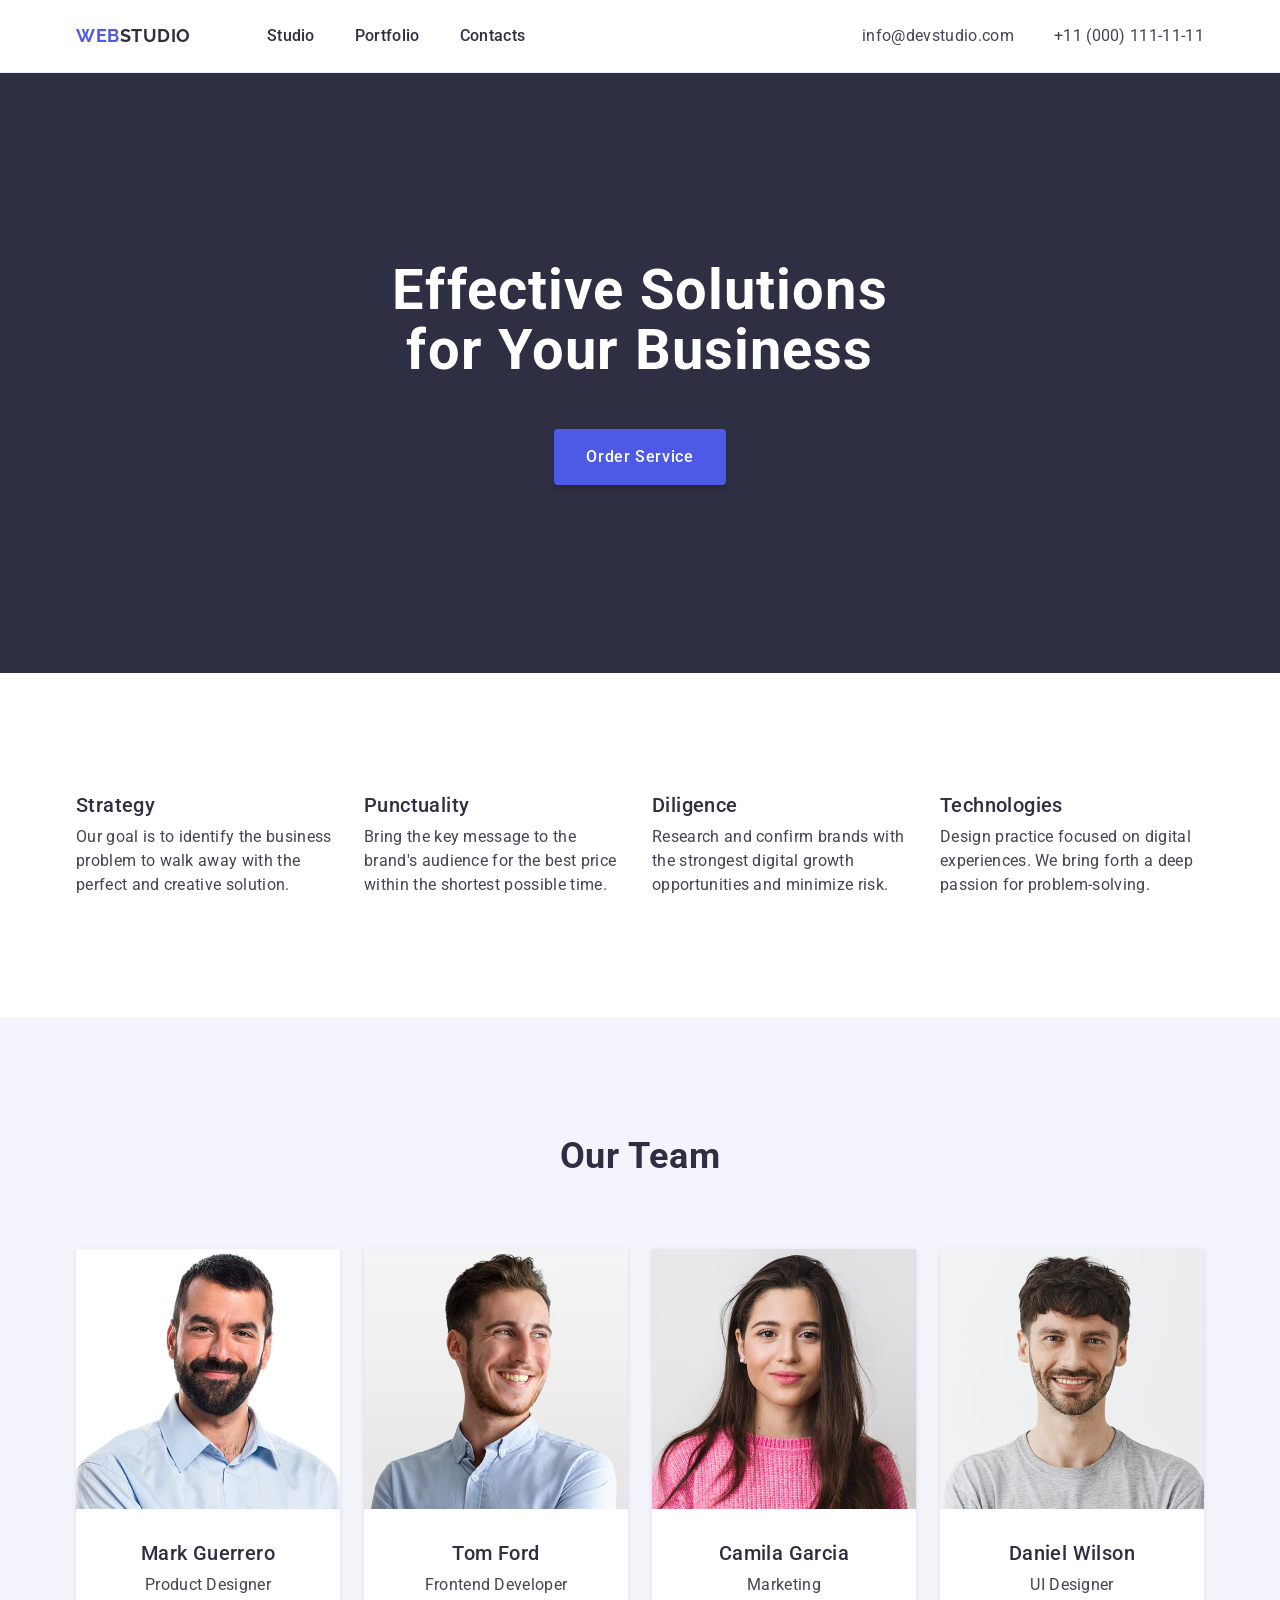
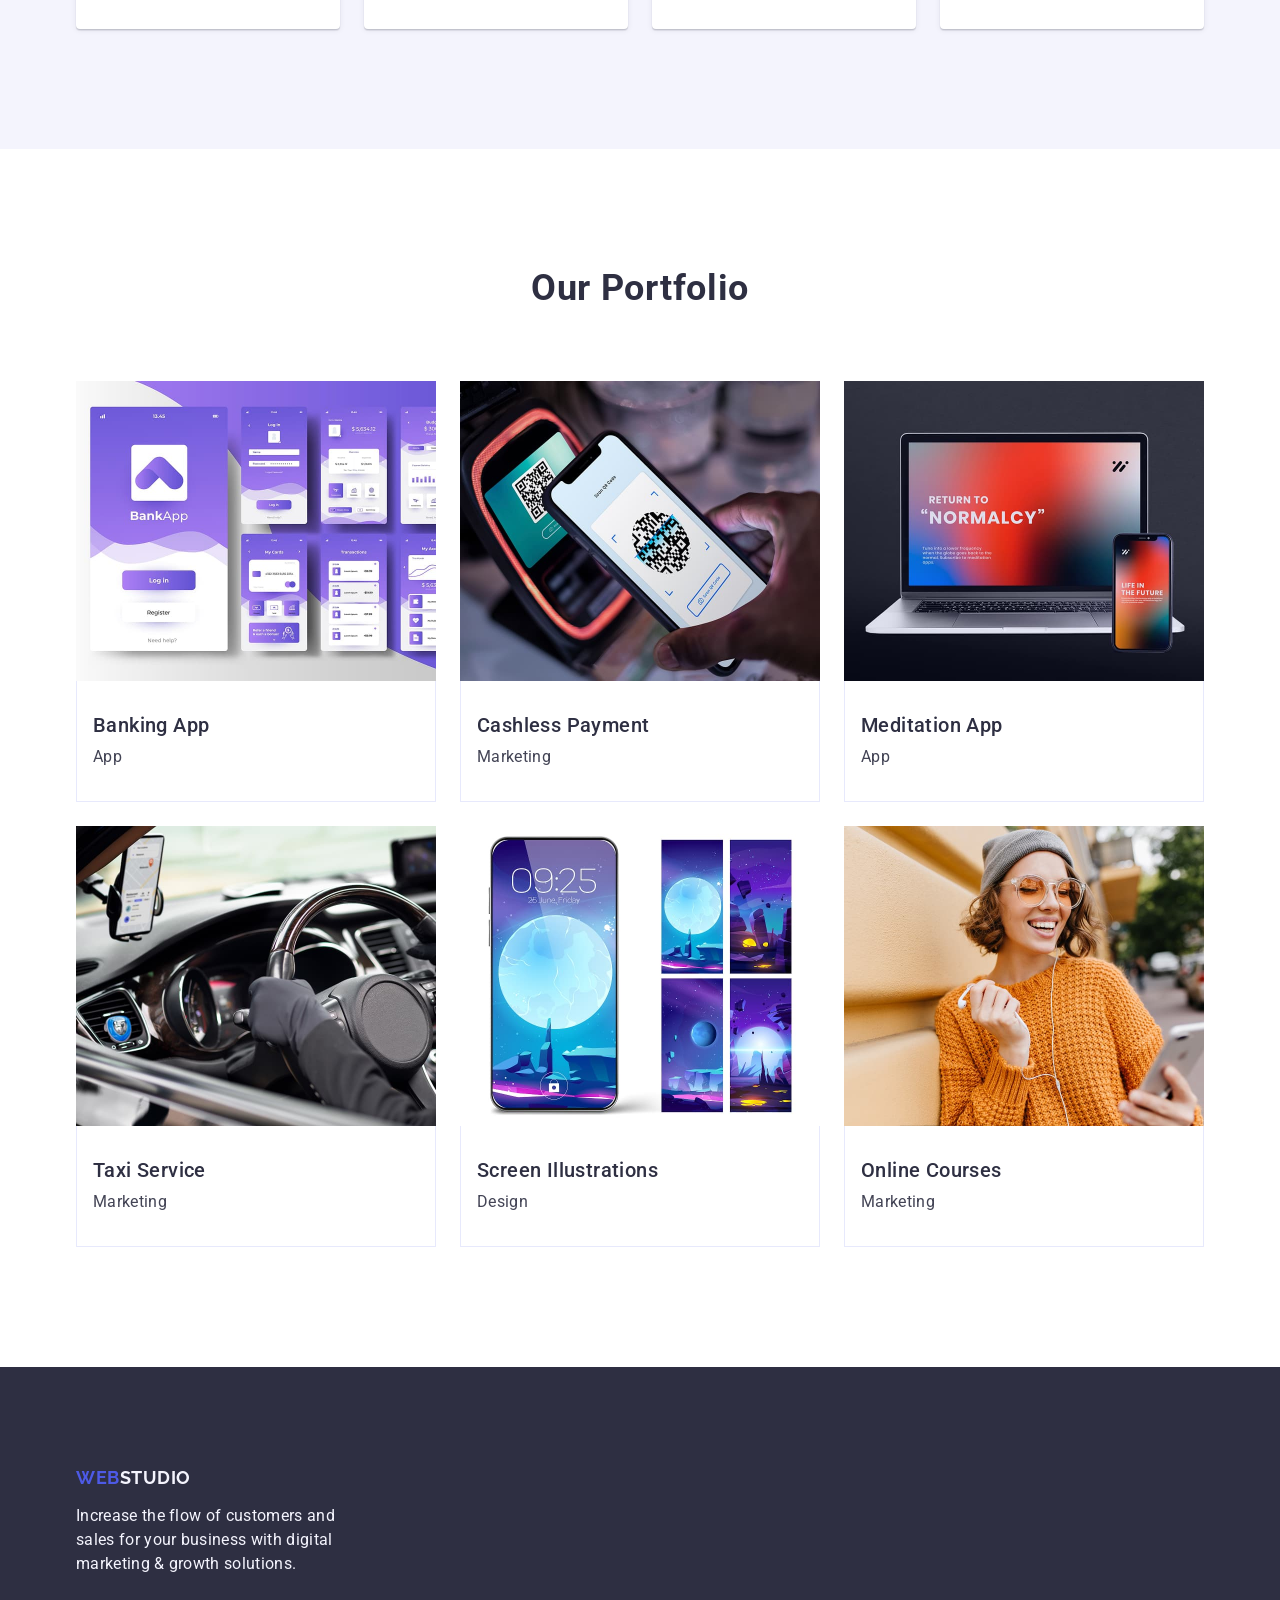
==== commit afaba7e5: "fix after tests" ====
--- a/index.html
+++ b/index.html
@@ -74,8 +74,7 @@
                 <section class="hero">
                     <div class="container">
                         <h1 class="hero-title">
-                            Effective Solutions <br />
-                            for Your Business
+                            Effective Solutions for Your Business
                         </h1>
                         <button class="hero-button" type="button">
                             Order service
@@ -133,63 +132,55 @@
                         <h2 class="title">Our team</h2>
                         <ul class="team-list">
                             <li class="team-list-item">
-                                <div class="team-card">
-                                    <img
-                                        src="./images/image-1.jpg"
-                                        alt="Mark Guerrero Product Designer WebStudio"
-                                        aria-hidden="true"
-                                        width="264"
-                                        height="260"
-                                    />
-                                    <div class="team-card-text-content">
-                                        <h3 class="subtitle">Mark Guerrero</h3>
-                                        <p class="text">Product Designer</p>
-                                    </div>
-                                </div>
-                            </li>
-                            <li class="team-list-item">
-                                <div class="team-card">
-                                    <img
-                                        src="./images/image-2.jpg"
-                                        alt="Tom Ford Frontend Developer WebStudio"
-                                        aria-hidden="true"
-                                        width="264"
-                                        height="260"
-                                    />
-                                    <div class="team-card-text-content">
-                                        <h3 class="subtitle">Tom Ford</h3>
-                                        <p class="text">Frontend Developer</p>
-                                    </div>
-                                </div>
-                            </li>
-                            <li class="team-list-item">
-                                <div class="team-card">
-                                    <img
-                                        src="./images/image-3.jpg"
-                                        alt="Camila Garcia Marketing WebStudio"
-                                        aria-hidden="true"
-                                        width="264"
-                                        height="260"
-                                    />
-                                    <div class="team-card-text-content">
-                                        <h3 class="subtitle">Camila Garcia</h3>
-                                        <p class="text">Marketing</p>
-                                    </div>
-                                </div>
-                            </li>
-                            <li class="team-list-item">
-                                <div class="team-card">
-                                    <img
-                                        src="./images/image-4.jpg"
-                                        alt="Daniel Wilson UI Designer WebStudio"
-                                        aria-hidden="true"
-                                        width="264"
-                                        height="260"
-                                    />
-                                    <div class="team-card-text-content">
-                                        <h3 class="subtitle">Daniel Wilson</h3>
-                                        <p class="text">UI Designer</p>
-                                    </div>
+                                <img
+                                    src="./images/image-1.jpg"
+                                    alt="Mark Guerrero Product Designer WebStudio"
+                                    aria-hidden="true"
+                                    width="264"
+                                    height="260"
+                                />
+                                <div class="team-card-text-content">
+                                    <h3 class="subtitle">Mark Guerrero</h3>
+                                    <p class="text">Product Designer</p>
+                                </div>
+                            </li>
+                            <li class="team-list-item">
+                                <img
+                                    src="./images/image-2.jpg"
+                                    alt="Tom Ford Frontend Developer WebStudio"
+                                    aria-hidden="true"
+                                    width="264"
+                                    height="260"
+                                />
+                                <div class="team-card-text-content">
+                                    <h3 class="subtitle">Tom Ford</h3>
+                                    <p class="text">Frontend Developer</p>
+                                </div>
+                            </li>
+                            <li class="team-list-item">
+                                <img
+                                    src="./images/image-3.jpg"
+                                    alt="Camila Garcia Marketing WebStudio"
+                                    aria-hidden="true"
+                                    width="264"
+                                    height="260"
+                                />
+                                <div class="team-card-text-content">
+                                    <h3 class="subtitle">Camila Garcia</h3>
+                                    <p class="text">Marketing</p>
+                                </div>
+                            </li>
+                            <li class="team-list-item">
+                                <img
+                                    src="./images/image-4.jpg"
+                                    alt="Daniel Wilson UI Designer WebStudio"
+                                    aria-hidden="true"
+                                    width="264"
+                                    height="260"
+                                />
+                                <div class="team-card-text-content">
+                                    <h3 class="subtitle">Daniel Wilson</h3>
+                                    <p class="text">UI Designer</p>
                                 </div>
                             </li>
                         </ul>
@@ -202,91 +193,77 @@
                         <h2 class="title">Our portfolio</h2>
                         <ul class="portfolio-list">
                             <li class="portfolio-list-item">
-                                <div class="portfolio-card">
-                                    <img
-                                        src="./images/image-5.jpg"
-                                        alt="Banking app interface design with dashboard and transaction screens"
-                                        width="360"
-                                        height="300"
-                                    />
-                                    <div class="portfolio-card-text-content">
-                                        <h3 class="subtitle">Banking app</h3>
-                                        <p class="text">App</p>
-                                    </div>
-                                </div>
-                            </li>
-                            <li class="portfolio-list-item">
-                                <div class="portfolio-card">
-                                    <img
-                                        src="./images/image-6.jpg"
-                                        alt="Paying via QR code scan at a contactless payment terminal"
-                                        width="360"
-                                        height="300"
-                                    />
-                                    <div class="portfolio-card-text-content">
-                                        <h3 class="subtitle">
-                                            Cashless payment
-                                        </h3>
-                                        <p class="text">Marketing</p>
-                                    </div>
-                                </div>
-                            </li>
-                            <li class="portfolio-list-item">
-                                <div class="portfolio-card">
-                                    <img
-                                        src="./images/image-7.jpg"
-                                        alt="Responsive web design mockup on laptop and smartphone"
-                                        width="360"
-                                        height="300"
-                                    />
-                                    <div class="portfolio-card-text-content">
-                                        <h3 class="subtitle">Meditation app</h3>
-                                        <p class="text">App</p>
-                                    </div>
-                                </div>
-                            </li>
-                            <li class="portfolio-list-item">
-                                <div class="portfolio-card">
-                                    <img
-                                        src="./images/image-8.jpg"
-                                        alt="Smartphone with car navigation app mounted on a dashboard"
-                                        width="360"
-                                        height="300"
-                                    />
-                                    <div class="portfolio-card-text-content">
-                                        <h3 class="subtitle">Taxi service</h3>
-                                        <p class="text">Marketing</p>
-                                    </div>
-                                </div>
-                            </li>
-                            <li class="portfolio-list-item">
-                                <div class="portfolio-card">
-                                    <img
-                                        src="./images/image-9.jpg"
-                                        alt="Mobile app UI kit with celestial animated wallpapers"
-                                        width="360"
-                                        height="300"
-                                    />
-                                    <div class="portfolio-card-text-content">
-                                        <h3 class="subtitle">
-                                            Screen illustrations
-                                        </h3>
-                                        <p class="text">Design</p>
-                                    </div>
-                                </div>
-                            </li>
-                            <li class="portfolio-list-item">
-                                <div class="portfolio-card">
-                                    <img
-                                        src="./images/image-10.jpg"
-                                        alt="Smiling woman in casual wear listening to music on her smartphone"
-                                        width="360"
-                                        height="300"
-                                    />
-                                    <div class="portfolio-card-text-content">
-                                        <h3 class="subtitle">Online courses</h3>
-                                        <p class="text">Marketing</p>
-                                    </div>
+                                <img
+                                    src="./images/image-5.jpg"
+                                    alt="Banking app interface design with dashboard and transaction screens"
+                                    width="360"
+                                    height="300"
+                                />
+                                <div class="portfolio-card-text-content">
+                                    <h3 class="subtitle">Banking app</h3>
+                                    <p class="text">App</p>
+                                </div>
+                            </li>
+                            <li class="portfolio-list-item">
+                                <img
+                                    src="./images/image-6.jpg"
+                                    alt="Paying via QR code scan at a contactless payment terminal"
+                                    width="360"
+                                    height="300"
+                                />
+                                <div class="portfolio-card-text-content">
+                                    <h3 class="subtitle">Cashless payment</h3>
+                                    <p class="text">Marketing</p>
+                                </div>
+                            </li>
+                            <li class="portfolio-list-item">
+                                <img
+                                    src="./images/image-7.jpg"
+                                    alt="Responsive web design mockup on laptop and smartphone"
+                                    width="360"
+                                    height="300"
+                                />
+                                <div class="portfolio-card-text-content">
+                                    <h3 class="subtitle">Meditation app</h3>
+                                    <p class="text">App</p>
+                                </div>
+                            </li>
+                            <li class="portfolio-list-item">
+                                <img
+                                    src="./images/image-8.jpg"
+                                    alt="Smartphone with car navigation app mounted on a dashboard"
+                                    width="360"
+                                    height="300"
+                                />
+                                <div class="portfolio-card-text-content">
+                                    <h3 class="subtitle">Taxi service</h3>
+                                    <p class="text">Marketing</p>
+                                </div>
+                            </li>
+                            <li class="portfolio-list-item">
+                                <img
+                                    src="./images/image-9.jpg"
+                                    alt="Mobile app UI kit with celestial animated wallpapers"
+                                    width="360"
+                                    height="300"
+                                />
+                                <div class="portfolio-card-text-content">
+                                    <h3 class="subtitle">
+                                        Screen illustrations
+                                    </h3>
+                                    <p class="text">Design</p>
+                                </div>
+                            </li>
+                            <li class="portfolio-list-item">
+                                <img
+                                    src="./images/image-10.jpg"
+                                    alt="Smiling woman in casual wear listening to music on her smartphone"
+                                    width="360"
+                                    height="300"
+                                />
+                                <div class="portfolio-card-text-content">
+                                    <h3 class="subtitle">Online courses</h3>
+                                    <p class="text">Marketing</p>
                                 </div>
                             </li>
                         </ul>
--- a/css/styles.css
+++ b/css/styles.css
@@ -116,22 +116,20 @@
     justify-content: space-between;
 }
 
-.nav,
+.nav {
+    display: flex;
+    align-items: center;
+}
+
 .nav-list,
 .address-list {
     display: flex;
-}
-
-.nav-list {
-    margin-left: 76px;
-}
-
-.nav-list-item:not(:first-child),
-.address-list-item:not(:first-child) {
-    margin-left: 40px;
+    gap: 40px;
+    align-items: center;
 }
 
 .logo-link {
+    margin-right: 76px;
     font-family: var(--font-family-logo);
     font-weight: var(--font-weight-bold);
     font-size: 18px;
@@ -172,19 +170,23 @@
     padding-top: 188px;
     padding-bottom: 188px;
     background-color: var(--dark-color);
+    text-align: center;
 }
 .hero-title {
+    max-width: 496px;
+    margin-left: auto;
+    margin-right: auto;
     margin-bottom: 48px;
     font-size: 56px;
     font-weight: var(--font-weight-bold);
     line-height: var(--line-height-hero-title);
     letter-spacing: var(--letter-spacing-basic);
-    text-align: center;
     color: var(--white-background-color);
 }
 
 .hero-button {
     display: block;
+    min-width: 169px;
     margin: 0 auto;
     padding: 16px 32px;
     border-radius: var(--hero-button-border-radius);
@@ -274,14 +276,16 @@
     border-radius: var(--border-radius);
     box-shadow: var(--card-shadow);
     overflow: hidden;
-}
-
-.team-card{
     background-color: var(--white-background-color);
 }
 
+.team-list-item .subtitle,
+.team-list-item .text {
+    text-align: center;
+}
+
 .team-card-text-content {
-    padding: 32px 16px;
+    padding: 32px 0;
     text-align: center;
 }
 /* #endregion */
@@ -303,9 +307,8 @@
 
 .portfolio-card-text-content {
     padding: 32px 16px;
-    border-left: 1px solid var(--accent-color);
-    border-right: 1px solid var(--accent-color);
-    border-bottom: 1px solid var(--accent-color);
+    border: 1px solid var(--accent-color);
+    border-top: none;
 }
 /* #endregion */
 
